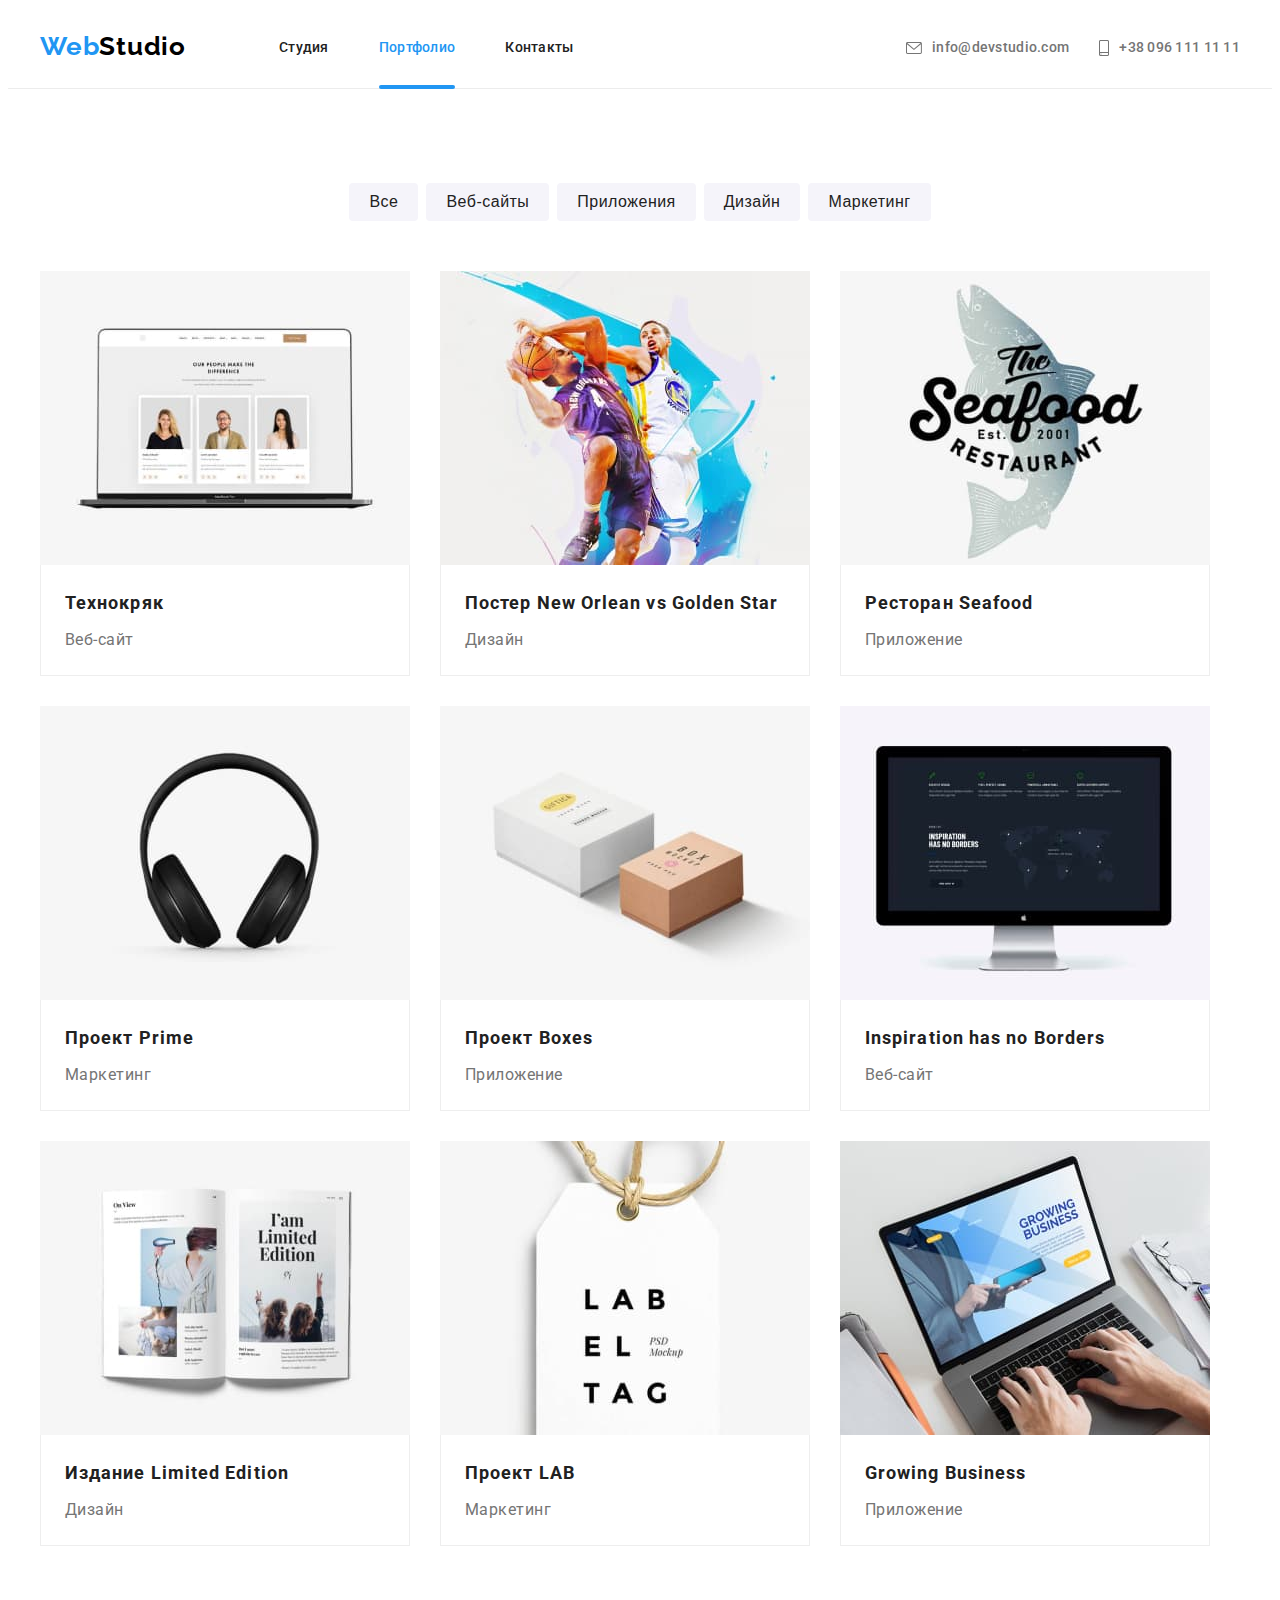
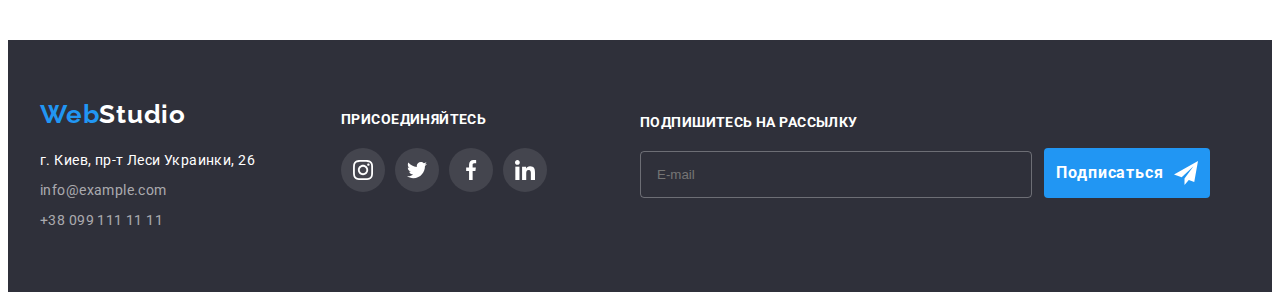
==== portfolio.html @ 6ab9af7f "fill" ====
<!doctype html>
<html lang="ru">
    <head>
        <meta charset="UTF-8">
        <meta http-equiv="X-UA-Compatible" content="IE=edge">
        <meta name="viewport" content="width=device-width, initial-scale=1.0">
        <title>Portfolio</title>
        <link rel="stylesheet" href="https://cdnjs.cloudflare.com/ajax/libs/modern-normalize/1.1.0/modern-normalize.min.css"
            integrity="sha512-wpPYUAdjBVSE4KJnH1VR1HeZfpl1ub8YT/NKx4PuQ5NmX2tKuGu6U/JRp5y+Y8XG2tV+wKQpNHVUX03MfMFn9Q=="
            crossorigin="anonymous" referrerpolicy="no-referrer" />
        <link rel="stylesheet" href="./css/main.min.css">
    </head>
    <body>
        
        <header class="header">
            <div class="container header__container">
                <nav class="menu">
                    <a href="/" class="logo"> <span class="logo__part">Web</span>Studio </a>
        
                    <ul class="menu__list">
                        <li class="menu__item">
                            <a href="./index.html" class="menu__link">Студия</a>
                        </li>
                        <li class="menu__item">
                            <a href="./portfolio.html" class="menu__link current">Портфолио</a>
                        </li>
                        <li class="menu__item"><a href="" class="menu__link">Контакты</a></li>
                    </ul>
                </nav>
        
                <ul class="contact">
                    <li class="contact__item">
                        <a href="mailto:info@devstudio.com" class="contact__link">
                            <svg class="contact__icon" height="12" width="16">
                                <use href="./images/svg/icons.svg#icon-email" />
                            </svg>
                            info@devstudio.com
                        </a>
                    </li>
                    <li class="contact__item">
                        <a href="tel:+380961111111" class="contact__link">
                            <svg class="contact__icon" height="16" width="10">
                                <use href="./images/svg/icons.svg#icon-tel" />
                            </svg>
                            +38 096 111 11 11
                        </a>
                    </li>
                </ul>
            </div>
        </header>
        
        <main>
        
            <section class="portfolio">
                <div class="container portfolio__container ">
                    <h1 class="visually-hidden">Портфолио</h1>
                    <ul class="filter">
                        <li class="filter__item"><button class="filter__link" type="button" name="Все">Все</button></li>
                        <li class="filter__item"><button class="filter__link" type="button" name="-link">Веб-сайты</button></li>
                        <li class="filter__item"><button class="filter__link" type="button" name="Приложения">Приложения</button></li>
                        <li class="filter__item"><button class="filter__link" type="button" name="Дизайн">Дизайн</button></li>
                        <li class="filter__item"><button class="filter__link" type="button" name="Маркетинг">Маркетинг</button></li>
                    </ul>
                    <ul class="work">
                        <li class="work__item">
                            <a href="" class="work__link">
                                <div class="kard">
                                    <img class="kard__image" src="./images/portfolio/img1.jpg" alt="ноутбук" width="370">
                                    <p class="kard__text">Ресурс предлагает комплексные предложения с разным уровнем функционала и сервисов. Все это позволит посетителю получить исчерпывающие сведения о компании или частном лице.</p>
                                </div>
                                <div class="work__box">
                                    <h2 class="work__subtitle">Технокряк</h2>
                                    <p class="work__text">Веб-сайт</p>
                                </div>
                            </a>
                        </li>
                        <li class="work__item">
                            <a href="" class="work__link">
                                <div class="kard">
                                    <img class="kard__image" src="./images/portfolio/img2.jpg" alt="два баскетболиста" width="370">
                                    <p class="kard__text">Ресурс предлагает комплексные предложения с разным уровнем функционала и сервисов. Все это позволит посетителю получить исчерпывающие сведения о компании или частном лице.</p>
                                </div>
                                <div class="work__box">
                                    <h2 class="work__subtitle">Постер New Orlean vs Golden Star</h2>
                                    <p class="work__text">Дизайн</p>
                                </div>
                            </a>
                        </li>
                        <li class="work__item">
                            <a href="" class="work__link">
                                <div class="kard">
                                    <img class="kard__image" src="./images/portfolio/img3.jpg" alt="эмблема с изображением рыбы" width="370">
                                    <p class="kard__text">Ресурс предлагает комплексные предложения с разным уровнем функционала и сервисов. Все это позволит посетителю получить исчерпывающие сведения о компании или частном лице.</p>
                                </div>
                                <div class="work__box">
                                    <h2 class="work__subtitle">Ресторан Seafood</h2>
                                    <p class="work__text">Приложение</p>
                                </div>
                            </a>
                        </li>
                        <li class="work__item">
                            <a href="" class="work__link">
                                <div class="kard">
                                    <img class="kard__image" src="./images/portfolio/img4.jpg" alt="беспроводные наушники" width="370">
                                    <p class="kard__text">Ресурс предлагает комплексные предложения с разным уровнем функционала и сервисов. Все это позволит посетителю получить исчерпывающие сведения о компании или частном лице.</p>
                                </div>
                                <div class="work__box">
                                    <h2 class="work__subtitle">Проект Prime</h2>
                                    <p class="work__text">Маркетинг</p>
                                </div>
                            </a>
                        </li>
                        <li class="work__item">
                            <a href="" class="work__link">
                                <div class="kard">
                                    <img class="kard__image" src="./images/portfolio/img5.jpg" alt="две коробки разных размеров" width="370">
                                    <p class="kard__text">Ресурс предлагает комплексные предложения с разным уровнем функционала и сервисов. Все это позволит посетителю получить исчерпывающие сведения о компании или частном лице.</p>
                                </div>
                                <div class="work__box">
                                    <h2 class="work__subtitle">Проект Boxes</h2>
                                    <p class="work__text">Приложение</p>
                                </div>
                            </a>
                        </li>
                        <li class="work__item">
                            <a href="" class="work__link">
                                <div class="kard">
                                    <img class="kard__image" src="./images/portfolio/img6.jpg" alt="монитор компьютера" width="370">
                                    <p class="kard__text">Ресурс предлагает комплексные предложения с разным уровнем функционала и сервисов. Все это позволит посетителю получить исчерпывающие сведения о компании или частном лице.</p>
                                </div>
                                <div class="work__box">
                                    <h2 class="work__subtitle">Inspiration has no Borders</h2>
                                    <p class="work__text">Веб-сайт</p>
                                </div>
                            </a>
                        </li>
                        <li class="work__item">
                            <a href="" class="work__link">
                                <div class="kard">
                                    <img class="kard__image" src="./images/portfolio/img7.jpg" alt="раскрытая книга" width="370">
                                    <p class="kard__text">Ресурс предлагает комплексные предложения с разным уровнем функционала и сервисов. Все это позволит посетителю получить исчерпывающие сведения о компании или частном лице.</p>
                                </div>
                                <div class="work__box">
                                    <h2 class="work__subtitle">Издание Limited Edition</h2>
                                    <p class="work__text">Дизайн</p>
                                </div>
                            </a>
                        </li>
                        <li class="work__item">
                            <a href="" class="work__link">
                                <div class="kard">
                                    <img class="kard__image" src="./images/portfolio/img8.jpg" alt="эмблема" width="370">
                                    <p class="kard__text">Ресурс предлагает комплексные предложения с разным уровнем функционала и сервисов. Все это позволит посетителю получить исчерпывающие сведения о компании или частном лице.</p>
                                </div>
                                <div class="work__box">
                                    <h2 class="work__subtitle">Проект LAB</h2>
                                    <p class="work__text">Маркетинг</p>
                                </div>
                            </a>
                        </li>
                        <li class="work__item">
                            <a href="" class="work__link">
                                <div class="kard">
                                    <img class="kard__image" src="./images/portfolio/img9.jpg" alt="руки на клавиатуре ноутбука" width="370">
                                    <p class="kard__text">Ресурс предлагает комплексные предложения с разным уровнем функционала и сервисов. Все это позволит посетителю получить исчерпывающие сведения о компании или частном лице.</p>
                                </div>
                                <div class="work__box">
                                    <h2 class="work__subtitle">Growing Business</h2>
                                    <p class="work__text">Приложение</p>
                                </div>
                            </a>
                        </li>
                    </ul>
                </div>
            </section>
        
        </main>
        
        <footer class="footer">
            <div class="container footer__container">
                <div class="footer__wrapper">
                    <a href="/" class="logo footer__logo"> <span class="logo__part">Web</span>Studio </a>
        
                    <address class="address">
                        <ul class="address__list">
                            <li class="address__item">
                                <a href="https://www.google.com.ua/maps/place/%D0%B1%D1%83%D0%BB.+%D0%9B%D0%B5%D1%81%D0%B8+%D0%A3%D0%BA%D1%80%D0%B0%D0%B8%D0%BD%D0%BA%D0%B8,+26,+%D0%9A%D0%B8%D0%B5%D0%B2,+02000/@50.4265807,30.5361971,17z/data=!3m1!4b1!4m5!3m4!1s0x40d4cf0e033ecbe9:0x57a4dffefec77da0!8m2!3d50.4265807!4d30.5383858?hl=ru"
                                    class="address__link address__link--color" target="_blank" rel="noopener noreferrer">г.
                                    Киев, пр-т Леси Украинки, 26</a>
                            </li>
                            <li class="address__item">
                                <a href="mailto:info@example.com" class="address__link">info@example.com</a>
                            </li>
                            <li class="address__item">
                                <a href="tel:+380991111111" class="address__link">+38 099 111 11 11</a>
                            </li>
                        </ul>
                    </address>
                </div>
        
                <div class="footer__box">
                    <h2 class="footer__title">присоединяйтесь</h2>
                    <ul class="social">
                        <li class="social__item ">
                            <a href="" class="social__link social__link--background-color">
                                <svg class="social__icon social__icon--fill" height="20" width="20">
                                    <use href="./images/svg/icons.svg#icon-instagram" />
                                </svg>
                            </a>
                        </li>
                        <li class="social__item">
                            <a href="" class="social__link social__link--background-color">
                                <svg class="social__icon social__icon--fill" height="20" width="20">
                                    <use href="./images/svg/icons.svg#icon-twitter" />
                                </svg>
                            </a>
                        </li>
                        <li class="social__item">
                            <a href="" class="social__link social__link--background-color">
                                <svg class="social__icon social__icon--fill" height="20" width="20">
                                    <use href="./images/svg/icons.svg#icon-facebook" />
                                </svg>
                            </a>
                        </li>
                        <li class="social__item">
                            <a href="" class="social__link social__link--background-color">
                                <svg class="social__icon social__icon--fill" height="20" width="20">
                                    <use href="./images/svg/icons.svg#icon-linkedin" />
                                </svg>
                            </a>
                        </li>
                    </ul>
                </div>
        
                <form class="subscription">
                    <div class="subscription__wrapper">
                        <h2 class="footer__title">Подпишитесь на рассылку</h2>
                        <label class="subscription__label" for="email"><span class="visually-hidden">Введите
                                почту</span></label>
                        <input class="subscription__input" type="email" id="email" name="email" placeholder="E-mail" />
                    </div>
                    <button class="button subscription__button" type="submit">Подписаться
                        <svg class="subscription__icon" height="24" width="24">
                            <use href="./images/svg/icons.svg#icon-telegram" />
                        </svg>
                    </button>
        
                </form>
            </div>
        </footer>
        <script src="./js/modal.js"></script>
    </body>
</html>
---- css/main.min.css ----
@import"https://fonts.googleapis.com/css2?family=Raleway:wght@700&family=Roboto:wght@400;500;700;900&display=swap";img{display:block;max-width:100%}h1,h2,h3{margin:0}p{margin:0}ul{list-style:none;margin:0;padding:0}a{text-decoration:none;color:inherit}.button{width:200px;height:50px;background-color:#2196f3;color:#fff;border-radius:4px;cursor:pointer;font-family:inherit;font-size:16px;font-weight:700;line-height:1.87;letter-spacing:.06em;border:0}.section{padding-top:94px;padding-bottom:94px}.container{max-width:1200px;padding:0 15px;margin:0 auto}.menu__link.current::after{content:"";position:absolute;width:100%;height:4px;bottom:-2px;left:0;background-color:#2196f3;border-radius:4px}.address__link:hover,.contact__link:hover,.menu__link:hover,.address__link:focus,.contact__link:focus,.menu__link:focus{color:#2196f3}.subscription__button,.client__link,.social__link,.feature__box,.agreement__box,.agreement__label,.modal__button{display:flex;justify-content:center;align-items:center}.header{border-bottom:1px solid #ececec}.header__container{display:flex;justify-content:space-between}.menu{display:flex}.menu__list{display:flex;margin:0}.menu__item:not(:last-child){margin-right:50px}.menu__link{color:#212121;font-size:14px;font-weight:500;line-height:1.1;letter-spacing:.02em;display:inline-block;padding:32px 0;transition:color 250ms cubic-bezier(0.4, 0, 0.2, 1)}.menu__link.current{color:#2196f3;position:relative}.logo{color:#000;font-family:"Raleway",sans-serif;font-size:26px;font-weight:700;line-height:1.15;letter-spacing:.03em;margin-right:93px;padding-top:24px;padding-bottom:25px}.logo__part{color:#2196f3}.contact{display:flex;margin-top:0;margin-bottom:0}.contact__item:first-child{margin-right:30px}.contact__link{color:#757575;font-size:14px;font-weight:500;line-height:1.1;letter-spacing:.02em;padding:32px 0;display:flex;align-items:center;transition:color 250ms cubic-bezier(0.4, 0, 0.2, 1)}.contact__icon{fill:currentColor;margin-right:10px}.hero{max-width:1600px;margin:0 auto;background-image:linear-gradient(rgba(47, 48, 58, 0.4), rgba(47, 48, 58, 0.4)),url(../images/hero.jpg);background-repeat:no-repeat;background-position:center;background-size:cover;padding-top:200px;padding-bottom:200px}.hero__container{text-align:center}.hero__title{color:#fff;font-size:44px;font-weight:900;line-height:1.36;letter-spacing:.06em;text-transform:uppercase;margin-bottom:30px}.hero__button{transition:background-color 250ms cubic-bezier(0.4, 0, 0.2, 1),color 250ms cubic-bezier(0.4, 0, 0.2, 1);padding:0}.hero__button:hover,.hero__button:focus{background-color:#fff;color:#2196f3}.backdrop{position:fixed;top:0;right:0;width:100%;height:100%;background-color:rgba(0,0,0,.2);opacity:1;transition:opacity 250ms cubic-bezier(0.4, 0, 0.2, 1),visibility 250ms cubic-bezier(0.4, 0, 0.2, 1)}.backdrop.is-hidden{visibility:hidden;opacity:0;pointer-events:none}.backdrop.is-hidden.modal{transform:translate(0)}.modal{position:absolute;top:50%;left:50%;transform:translate(-50%, -50%);padding:40px;width:528px;height:581px;background-color:#fff;border-radius:4px;transition:transform 250ms cubic-bezier(0.4, 0, 0.2, 1)}.modal__title{font-size:20px;font-weight:700;line-height:1.15;letter-spacing:.03em;text-align:center;margin-bottom:12px}.modal__button{cursor:pointer;position:absolute;top:8px;right:8px;width:30px;height:30px;margin:0;border:1px solid rgba(0,0,0,.1);border-radius:50%;background-color:inherit}.modal__button:hover .modal__icon,.modal__button:focus .modal__icon{fill:#2196f3}.modal__icon{transition:fill 250ms cubic-bezier(0.4, 0, 0.2, 1)}.form__item{position:relative;display:flex;flex-direction:column}.form__item:not(:last-child){margin-bottom:10px}.form__label{text-align:left;margin-bottom:4px;font-size:12px;font-weight:400;line-height:1.16;letter-spacing:.03em;color:#757575}.form__input{cursor:pointer;border:1px solid rgba(33,33,33,.2);border-radius:4px;outline:rgba(0,0,0,0);padding:10px 42px;transition:border 250ms cubic-bezier(0.4, 0, 0.2, 1)}.form__input:hover,.form__input:focus{border:1px solid #2196f3}.form__input--comment{height:120px;padding:12px 16px;font-size:12px;font-weight:400;line-height:1.16;letter-spacing:.01em;resize:none}.form__input:hover~.form__icon,.form__input:focus~.form__icon{fill:#2196f3}.form__icon{position:absolute;top:50%;left:12px;transition:fill 250ms cubic-bezier(0.4, 0, 0.2, 1)}.agreement{margin-bottom:30px;margin-top:20px}.agreement__label{font-size:14px;font-weight:400;line-height:1.71;letter-spacing:.03em;color:#757575}.agreement__input{-webkit-appearance:none;-moz-appearance:none;appearance:none}.agreement__box{border:2px solid #000;border-radius:2px;width:16px;height:15px;margin-right:7px}.agreement__input:checked+.agreement__box{background-color:#2196f3;border-color:#2196f3}.agreement__link{color:#2196f3;text-decoration:underline}.form__button{width:200px;height:50px;padding:0;margin-bottom:19px;box-shadow:0px 4px 4px rgba(0,0,0,.15)}.feature__list{display:flex;margin:0}.feature__item{width:270px}.feature__item:not(:last-child){margin-right:30px}.feature__box{height:120px;background-color:#f5f4fa;border-radius:4px}.feature__subtitle{font-size:14px;font-weight:700;line-height:1.14;letter-spacing:.03em;text-transform:uppercase;margin-top:30px;margin-bottom:10px}.feature__text{color:#757575;font-size:14px;font-weight:400;line-height:1.71;letter-spacing:.03em;margin:0;padding:0}.action{padding-top:0}.action__title{font-size:36px;font-weight:700;line-height:1.16;letter-spacing:.03em;text-align:center;margin-top:0;margin-bottom:50px}.action__list{display:flex;flex-wrap:wrap;padding-left:0;margin:0}.action__item{width:calc((100% - 60px)/3);position:relative}.action__item:not(:last-child){margin-right:30px}.action__image{display:flex}.action__label{position:absolute;bottom:0;left:0;margin:0;width:100%;padding:27px 0;text-align:center;background-color:rgba(47,48,58,.8);color:#fff;font-size:14px;font-weight:700;line-height:1.14;letter-spacing:.03em;text-transform:uppercase}.team{background-color:#f5f4fa}.team__title{font-size:36px;font-weight:700;line-height:1.2;letter-spacing:.03em;text-align:center;margin-top:0;margin-bottom:50px}.team__list{display:flex;flex-wrap:wrap}.team__item{background-color:#fff;width:calc((100% - 90px)/4);border-radius:0 0 4px 4px;padding-bottom:30px;box-shadow:0 2px 1px rgba(0,0,0,.2),0 1px 1px rgba(0,0,0,.14),0 1px 3px rgba(0,0,0,.12)}.team__item:not(:last-child){margin-right:30px}.team__box{text-align:center;padding-top:30px}.team__subtitle{font-size:16px;font-weight:500;line-height:1.18;letter-spacing:.03em;margin-bottom:10px}.team__text{color:#757575;font-size:16px;font-weight:400;line-height:1.18;letter-spacing:.03em;margin-bottom:16px}.social{display:flex;justify-content:center}.social__item:not(:last-child){margin-right:10px}.social__link{border-radius:50%;width:44px;height:44px;transition:background-color 250ms cubic-bezier(0.4, 0, 0.2, 1)}.social__link:hover,.social__link:focus{background-color:#2196f3}.social__link:hover .social__icon,.social__link:focus .social__icon{fill:#fff}.social__icon{fill:#afb1b8;transition:fill 250ms cubic-bezier(0.4, 0, 0.2, 1)}.client__title{font-size:36px;font-weight:700;line-height:1.16;letter-spacing:.03em;text-align:center;margin-bottom:50px}.client__list{display:flex;justify-content:space-between}.client__item:not(:last-child){margin-right:30px}.client__link{height:92px;border:1px solid #afb1b8;border-radius:4px;width:170px;transition:border-color 250ms cubic-bezier(0.4, 0, 0.2, 1)}.client__link:hover,.client__link:focus{border-color:#2196f3}.client__link:hover .client__icon,.client__link:focus .client__icon{fill:#2196f3}.client__icon{fill:#afb1b8;transition:fill 250ms cubic-bezier(0.4, 0, 0.2, 1)}.footer{background-color:#2f303a}.footer__container{display:flex}.footer__wrapper{margin:60px 0;width:231px}.footer__logo{color:#fff;margin-bottom:20px}.address__list{margin:20px 0 0 0;padding-left:0}.address__item:not(:last-child){margin-bottom:9px}.address__link{font-style:normal;font-size:14px;font-weight:400;line-height:1.5;letter-spacing:.03em;color:rgba(255,255,255,.6);transition:color 250ms cubic-bezier(0.4, 0, 0.2, 1)}.address__link--color{color:#fff;letter-spacing:.03em;transition:color 250ms cubic-bezier(0.4, 0, 0.2, 1)}.footer__box{height:80px;margin:72px 93px 100px 70px}.footer__title{color:#fff;font-size:14px;font-weight:700;line-height:1.14;letter-spacing:.03em;text-transform:uppercase;text-decoration:none;margin-bottom:20px}.social__link--background-color{background-color:rgba(255,255,255,.1);transition:background-color 250ms cubic-bezier(0.4, 0, 0.2, 1)}.social__icon--fill{fill:#fff}.subscription{display:flex;align-items:flex-end;margin-top:72px;margin-bottom:94px;width:570px}.subscription__wrapper{display:flex;flex-direction:column;margin-right:12px}.subscription__input{background-color:inherit;width:358px;padding:15px 16px;border:1px solid rgba(255,255,255,.3);border-radius:4px;color:#fff}.subscription__button{padding:0}.subscription__icon{margin-left:10px}.visually-hidden{position:absolute;width:1px;height:1px;margin:-1px;border:0;padding:0;white-space:nowrap;-webkit-clip-path:inset(100%);clip-path:inset(100%);clip:rect(0 0 0 0);overflow:hidden}.portfolio{margin:94px auto}.filter{display:flex;justify-content:center;margin-bottom:50px;margin-top:0;padding-left:0}.filter__item:not(:last-child){margin-right:8px}.filter__link{background-color:#f5f4fa;color:#212121;border:0;cursor:pointer;font-size:16px;font-weight:500;line-height:1.62;letter-spacing:.03em;border-radius:4px;padding:6px 20px;transition:background-color 250ms cubic-bezier(0.4, 0, 0.2, 1),color 250ms cubic-bezier(0.4, 0, 0.2, 1),box-shadow 250ms cubic-bezier(0.4, 0, 0.2, 1)}.filter__link:hover,.filter__link:focus{box-shadow:0 3px 1px rgba(0,0,0,.1),0 1px 2px rgba(0,0,0,.08),0 2px 2px rgba(0,0,0,.12);background-color:#2196f3;color:#fff;border:0}.work{display:flex;flex-wrap:wrap;margin-top:0;padding:0}.work__item:not(:nth-child(3n)){margin-right:30px}.work__item:not(:nth-child(n+7)){margin-bottom:30px}.work__link{display:block;transition:box-shadow 250ms cubic-bezier(0.4, 0, 0.2, 1)}.work__link:hover,.work__link:focus{box-shadow:0 1px 1px rgba(0,0,0,.12),0 4px 4px rgba(0,0,0,.06),1px 4px 6px rgba(0,0,0,.16)}.work__link:hover .kard__text,.work__link:focus .kard__text{transform:translateX(0)}.kard{position:relative;overflow:hidden}.kard__image{display:block}.kard__text{position:absolute;bottom:0;left:0;margin:0;width:100%;height:100%;padding:63px 24px;text-align:left;background-color:rgba(33,149,243,.9);color:#fff;font-size:18px;font-weight:400;line-height:1.55;letter-spacing:.03em;transform:translateY(101%);transition:transform 250ms cubic-bezier(0.4, 0, 0.2, 1)}.work__box{border-right:1px solid #eee;border-bottom:1px solid #eee;border-left:1px solid #eee;padding:20px 24px}.work__subtitle{font-size:18px;font-weight:700;line-height:2;letter-spacing:.06em;margin-bottom:4px}.work__text{color:#757575;font-size:16px;font-weight:400;line-height:1.87;letter-spacing:.03em}body{background-color:var(--background-color);color:#212121;font-family:"Roboto",sans-serif}/*# sourceMappingURL=main.min.css.map */
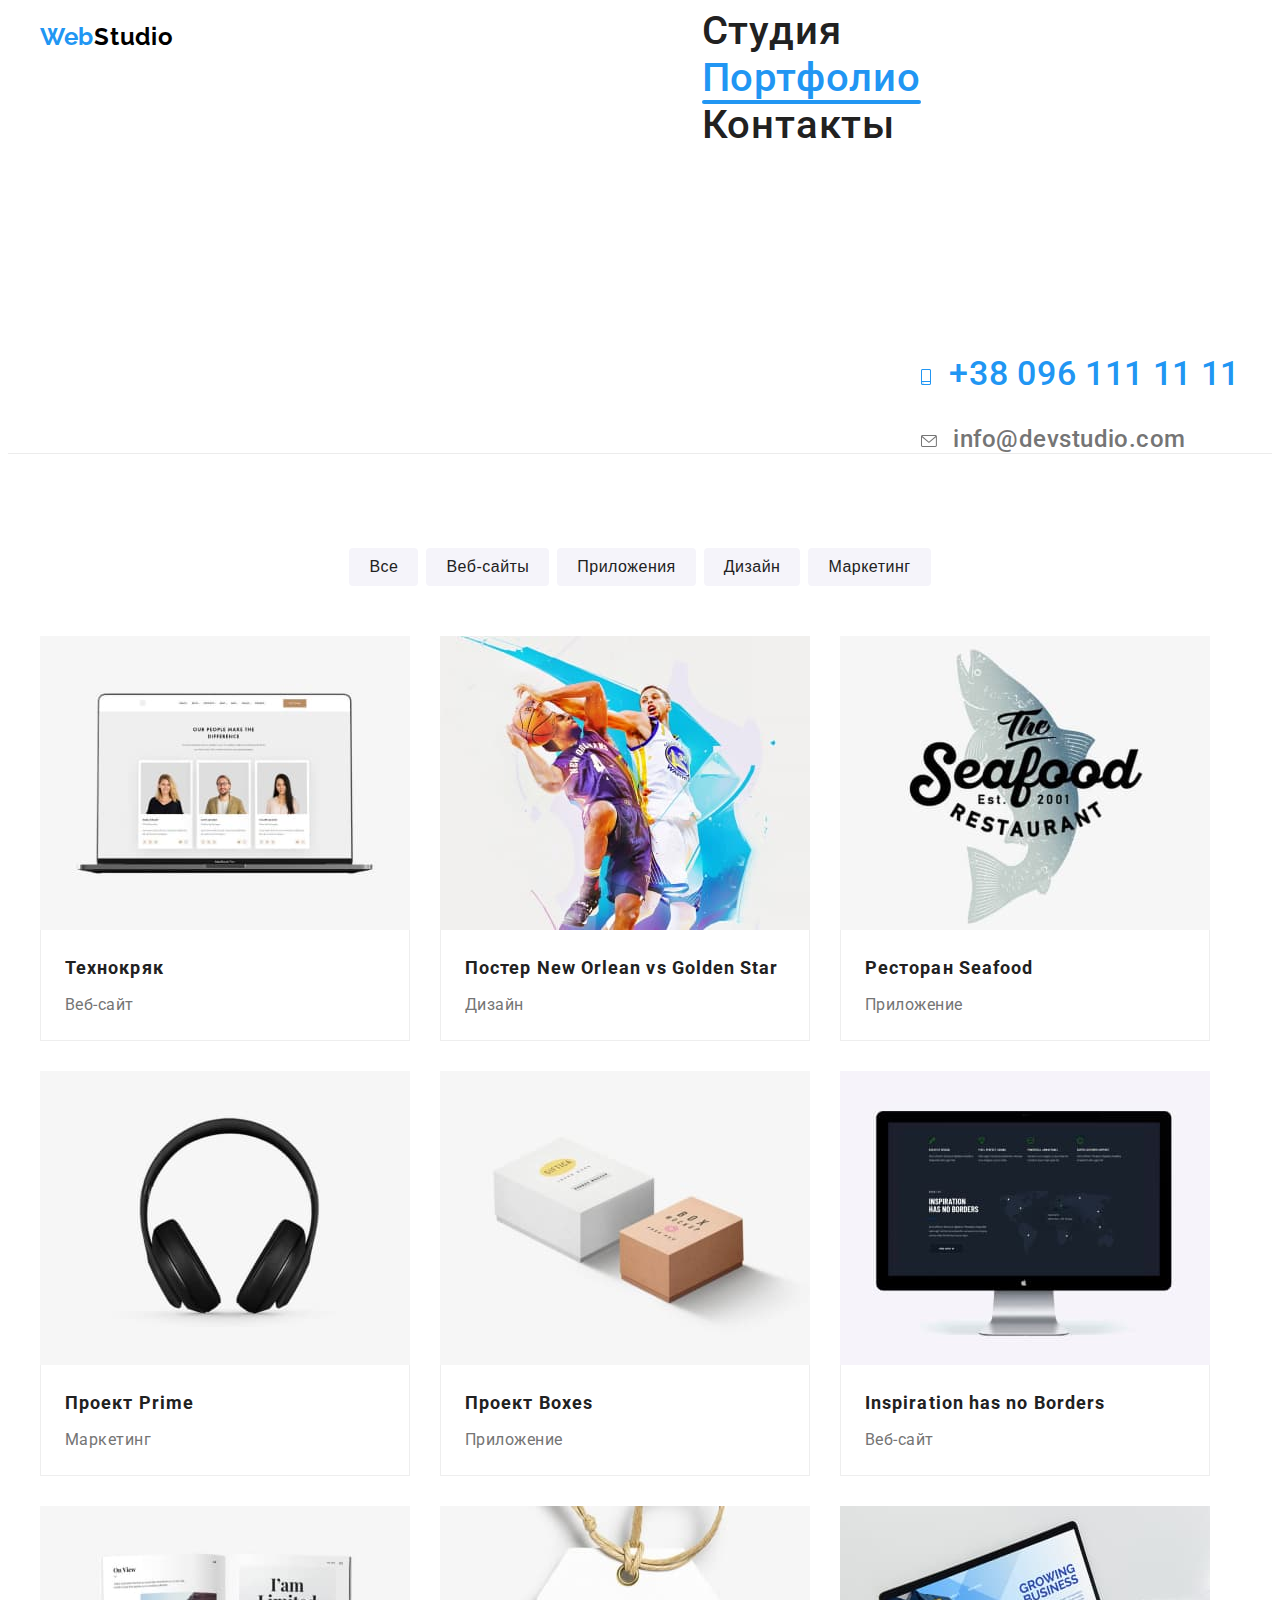
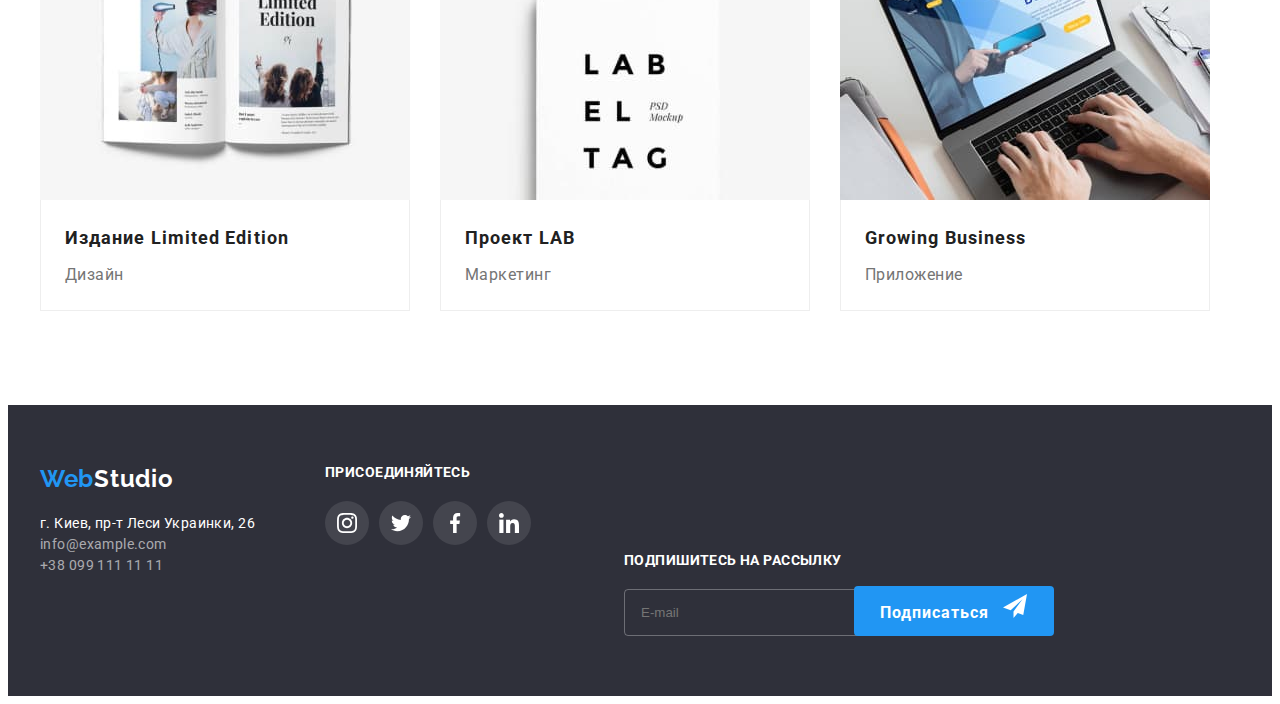
==== commit 59c0efc5: "header" ====
--- a/portfolio.html
+++ b/portfolio.html
@@ -14,38 +14,64 @@
         
         <header class="header">
             <div class="container header__container">
-                <nav class="menu">
-                    <a href="/" class="logo"> <span class="logo__part">Web</span>Studio </a>
-        
-                    <ul class="menu__list">
-                        <li class="menu__item">
-                            <a href="./index.html" class="menu__link">Студия</a>
-                        </li>
-                        <li class="menu__item">
-                            <a href="./portfolio.html" class="menu__link current">Портфолио</a>
-                        </li>
-                        <li class="menu__item"><a href="" class="menu__link">Контакты</a></li>
-                    </ul>
-                </nav>
-        
-                <ul class="contact">
-                    <li class="contact__item">
-                        <a href="mailto:info@devstudio.com" class="contact__link">
-                            <svg class="contact__icon" height="12" width="16">
-                                <use href="./images/svg/icons.svg#icon-email" />
-                            </svg>
-                            info@devstudio.com
-                        </a>
-                    </li>
-                    <li class="contact__item">
-                        <a href="tel:+380961111111" class="contact__link">
-                            <svg class="contact__icon" height="16" width="10">
-                                <use href="./images/svg/icons.svg#icon-tel" />
-                            </svg>
-                            +38 096 111 11 11
-                        </a>
-                    </li>
-                </ul>
+                <div class="logo-container">
+                    <a href="" class="logo"> <span class="logo__part">Web</span>Studio </a>
+                </div>
+        
+                <div class="header__wrapper" data-menu>
+                    <nav class="menu">
+                        <ul class="menu__list">
+                            <li class="menu__item">
+                                <a href="./index.html" class="menu__link">Студия</a>
+                            </li>
+                            <li class="menu__item">
+                                <a href="./portfolio.html" class="menu__link current">Портфолио</a>
+                            </li>
+                            <li class="menu__item"><a href="" class="menu__link">Контакты</a></li>
+                        </ul>
+                    </nav>
+        
+                    <ul class="contact">
+                        <li class="contact__item">
+                            <a href="mailto:info@devstudio.com" class="contact__link">
+                                <svg class="contact__icon" height="12" width="16">
+                                    <use href="./images/svg/icons.svg#icon-email" />
+                                </svg>
+                                info@devstudio.com
+                            </a>
+                        </li>
+                        <li class="contact__item">
+                            <a href="tel:+380961111111" class="contact__link--color">
+                                <svg class="contact__icon" height="16" width="10">
+                                    <use href="./images/svg/icons.svg#icon-tel" />
+                                </svg>
+                                +38 096 111 11 11
+                            </a>
+                        </li>
+                    </ul>
+        
+                    <ul class="header-social__list">
+                        <li class="header-social__item">
+                            <a class="header-social__link" href="">Instagram</a>
+                        </li>
+                        <li class="header-social__item">
+                            <a class="header-social__link" href="">Twitter</a>
+                        </li>
+                        <li class="header-social__item">
+                            <a class="header-social__link" href="">Facebook</a>
+                        </li>
+                        <li class="header-social__item">
+                            <a class="header-social__link" href="">Linkedin</a>
+                        </li>
+                    </ul>
+                </div>
+        
+                <button class="menu__button" type="button" data-menu-button>
+                    <svg width="40" height="40">
+                        <use class="icon-mobile-open" href="./images/svg/icons.svg#icon-mobile-open"></use>
+                        <use class="icon-mobile-close" href="./images/svg/icons.svg#icon-mobile-close"></use>
+                    </svg>
+                </button>
             </div>
         </header>
         
@@ -249,6 +275,7 @@
             </div>
         </footer>
         <script src="./js/modal.js"></script>
+        <script src="./js/menu.js"></script>
     </body>
 </html>
  --- a/css/main.min.css
+++ b/css/main.min.css
@@ -1 +1 @@
-@import"https://fonts.googleapis.com/css2?family=Raleway:wght@700&family=Roboto:wght@400;500;700;900&display=swap";img{display:block;max-width:100%}h1,h2,h3{margin:0}p{margin:0}ul{list-style:none;margin:0;padding:0}a{text-decoration:none;color:inherit}.button{width:200px;height:50px;background-color:#2196f3;color:#fff;border-radius:4px;cursor:pointer;font-family:inherit;font-size:16px;font-weight:700;line-height:1.87;letter-spacing:.06em;border:0}.section{padding-top:94px;padding-bottom:94px}.container{max-width:1200px;padding:0 15px;margin:0 auto}.menu__link.current::after{content:"";position:absolute;width:100%;height:4px;bottom:-2px;left:0;background-color:#2196f3;border-radius:4px}.address__link:hover,.contact__link:hover,.menu__link:hover,.address__link:focus,.contact__link:focus,.menu__link:focus{color:#2196f3}.subscription__button,.client__link,.social__link,.feature__box,.agreement__box,.agreement__label,.modal__button{display:flex;justify-content:center;align-items:center}.header{border-bottom:1px solid #ececec}.header__container{display:flex;justify-content:space-between}.menu{display:flex}.menu__list{display:flex;margin:0}.menu__item:not(:last-child){margin-right:50px}.menu__link{color:#212121;font-size:14px;font-weight:500;line-height:1.1;letter-spacing:.02em;display:inline-block;padding:32px 0;transition:color 250ms cubic-bezier(0.4, 0, 0.2, 1)}.menu__link.current{color:#2196f3;position:relative}.logo{color:#000;font-family:"Raleway",sans-serif;font-size:26px;font-weight:700;line-height:1.15;letter-spacing:.03em;margin-right:93px;padding-top:24px;padding-bottom:25px}.logo__part{color:#2196f3}.contact{display:flex;margin-top:0;margin-bottom:0}.contact__item:first-child{margin-right:30px}.contact__link{color:#757575;font-size:14px;font-weight:500;line-height:1.1;letter-spacing:.02em;padding:32px 0;display:flex;align-items:center;transition:color 250ms cubic-bezier(0.4, 0, 0.2, 1)}.contact__icon{fill:currentColor;margin-right:10px}.hero{max-width:1600px;margin:0 auto;background-image:linear-gradient(rgba(47, 48, 58, 0.4), rgba(47, 48, 58, 0.4)),url(../images/hero.jpg);background-repeat:no-repeat;background-position:center;background-size:cover;padding-top:200px;padding-bottom:200px}.hero__container{text-align:center}.hero__title{color:#fff;font-size:44px;font-weight:900;line-height:1.36;letter-spacing:.06em;text-transform:uppercase;margin-bottom:30px}.hero__button{transition:background-color 250ms cubic-bezier(0.4, 0, 0.2, 1),color 250ms cubic-bezier(0.4, 0, 0.2, 1);padding:0}.hero__button:hover,.hero__button:focus{background-color:#fff;color:#2196f3}.backdrop{position:fixed;top:0;right:0;width:100%;height:100%;background-color:rgba(0,0,0,.2);opacity:1;transition:opacity 250ms cubic-bezier(0.4, 0, 0.2, 1),visibility 250ms cubic-bezier(0.4, 0, 0.2, 1)}.backdrop.is-hidden{visibility:hidden;opacity:0;pointer-events:none}.backdrop.is-hidden.modal{transform:translate(0)}.modal{position:absolute;top:50%;left:50%;transform:translate(-50%, -50%);padding:40px;width:528px;height:581px;background-color:#fff;border-radius:4px;transition:transform 250ms cubic-bezier(0.4, 0, 0.2, 1)}.modal__title{font-size:20px;font-weight:700;line-height:1.15;letter-spacing:.03em;text-align:center;margin-bottom:12px}.modal__button{cursor:pointer;position:absolute;top:8px;right:8px;width:30px;height:30px;margin:0;border:1px solid rgba(0,0,0,.1);border-radius:50%;background-color:inherit}.modal__button:hover .modal__icon,.modal__button:focus .modal__icon{fill:#2196f3}.modal__icon{transition:fill 250ms cubic-bezier(0.4, 0, 0.2, 1)}.form__item{position:relative;display:flex;flex-direction:column}.form__item:not(:last-child){margin-bottom:10px}.form__label{text-align:left;margin-bottom:4px;font-size:12px;font-weight:400;line-height:1.16;letter-spacing:.03em;color:#757575}.form__input{cursor:pointer;border:1px solid rgba(33,33,33,.2);border-radius:4px;outline:rgba(0,0,0,0);padding:10px 42px;transition:border 250ms cubic-bezier(0.4, 0, 0.2, 1)}.form__input:hover,.form__input:focus{border:1px solid #2196f3}.form__input--comment{height:120px;padding:12px 16px;font-size:12px;font-weight:400;line-height:1.16;letter-spacing:.01em;resize:none}.form__input:hover~.form__icon,.form__input:focus~.form__icon{fill:#2196f3}.form__icon{position:absolute;top:50%;left:12px;transition:fill 250ms cubic-bezier(0.4, 0, 0.2, 1)}.agreement{margin-bottom:30px;margin-top:20px}.agreement__label{font-size:14px;font-weight:400;line-height:1.71;letter-spacing:.03em;color:#757575}.agreement__input{-webkit-appearance:none;-moz-appearance:none;appearance:none}.agreement__box{border:2px solid #000;border-radius:2px;width:16px;height:15px;margin-right:7px}.agreement__input:checked+.agreement__box{background-color:#2196f3;border-color:#2196f3}.agreement__link{color:#2196f3;text-decoration:underline}.form__button{width:200px;height:50px;padding:0;margin-bottom:19px;box-shadow:0px 4px 4px rgba(0,0,0,.15)}.feature__list{display:flex;margin:0}.feature__item{width:270px}.feature__item:not(:last-child){margin-right:30px}.feature__box{height:120px;background-color:#f5f4fa;border-radius:4px}.feature__subtitle{font-size:14px;font-weight:700;line-height:1.14;letter-spacing:.03em;text-transform:uppercase;margin-top:30px;margin-bottom:10px}.feature__text{color:#757575;font-size:14px;font-weight:400;line-height:1.71;letter-spacing:.03em;margin:0;padding:0}.action{padding-top:0}.action__title{font-size:36px;font-weight:700;line-height:1.16;letter-spacing:.03em;text-align:center;margin-top:0;margin-bottom:50px}.action__list{display:flex;flex-wrap:wrap;padding-left:0;margin:0}.action__item{width:calc((100% - 60px)/3);position:relative}.action__item:not(:last-child){margin-right:30px}.action__image{display:flex}.action__label{position:absolute;bottom:0;left:0;margin:0;width:100%;padding:27px 0;text-align:center;background-color:rgba(47,48,58,.8);color:#fff;font-size:14px;font-weight:700;line-height:1.14;letter-spacing:.03em;text-transform:uppercase}.team{background-color:#f5f4fa}.team__title{font-size:36px;font-weight:700;line-height:1.2;letter-spacing:.03em;text-align:center;margin-top:0;margin-bottom:50px}.team__list{display:flex;flex-wrap:wrap}.team__item{background-color:#fff;width:calc((100% - 90px)/4);border-radius:0 0 4px 4px;padding-bottom:30px;box-shadow:0 2px 1px rgba(0,0,0,.2),0 1px 1px rgba(0,0,0,.14),0 1px 3px rgba(0,0,0,.12)}.team__item:not(:last-child){margin-right:30px}.team__box{text-align:center;padding-top:30px}.team__subtitle{font-size:16px;font-weight:500;line-height:1.18;letter-spacing:.03em;margin-bottom:10px}.team__text{color:#757575;font-size:16px;font-weight:400;line-height:1.18;letter-spacing:.03em;margin-bottom:16px}.social{display:flex;justify-content:center}.social__item:not(:last-child){margin-right:10px}.social__link{border-radius:50%;width:44px;height:44px;transition:background-color 250ms cubic-bezier(0.4, 0, 0.2, 1)}.social__link:hover,.social__link:focus{background-color:#2196f3}.social__link:hover .social__icon,.social__link:focus .social__icon{fill:#fff}.social__icon{fill:#afb1b8;transition:fill 250ms cubic-bezier(0.4, 0, 0.2, 1)}.client__title{font-size:36px;font-weight:700;line-height:1.16;letter-spacing:.03em;text-align:center;margin-bottom:50px}.client__list{display:flex;justify-content:space-between}.client__item:not(:last-child){margin-right:30px}.client__link{height:92px;border:1px solid #afb1b8;border-radius:4px;width:170px;transition:border-color 250ms cubic-bezier(0.4, 0, 0.2, 1)}.client__link:hover,.client__link:focus{border-color:#2196f3}.client__link:hover .client__icon,.client__link:focus .client__icon{fill:#2196f3}.client__icon{fill:#afb1b8;transition:fill 250ms cubic-bezier(0.4, 0, 0.2, 1)}.footer{background-color:#2f303a}.footer__container{display:flex}.footer__wrapper{margin:60px 0;width:231px}.footer__logo{color:#fff;margin-bottom:20px}.address__list{margin:20px 0 0 0;padding-left:0}.address__item:not(:last-child){margin-bottom:9px}.address__link{font-style:normal;font-size:14px;font-weight:400;line-height:1.5;letter-spacing:.03em;color:rgba(255,255,255,.6);transition:color 250ms cubic-bezier(0.4, 0, 0.2, 1)}.address__link--color{color:#fff;letter-spacing:.03em;transition:color 250ms cubic-bezier(0.4, 0, 0.2, 1)}.footer__box{height:80px;margin:72px 93px 100px 70px}.footer__title{color:#fff;font-size:14px;font-weight:700;line-height:1.14;letter-spacing:.03em;text-transform:uppercase;text-decoration:none;margin-bottom:20px}.social__link--background-color{background-color:rgba(255,255,255,.1);transition:background-color 250ms cubic-bezier(0.4, 0, 0.2, 1)}.social__icon--fill{fill:#fff}.subscription{display:flex;align-items:flex-end;margin-top:72px;margin-bottom:94px;width:570px}.subscription__wrapper{display:flex;flex-direction:column;margin-right:12px}.subscription__input{background-color:inherit;width:358px;padding:15px 16px;border:1px solid rgba(255,255,255,.3);border-radius:4px;color:#fff}.subscription__button{padding:0}.subscription__icon{margin-left:10px}.visually-hidden{position:absolute;width:1px;height:1px;margin:-1px;border:0;padding:0;white-space:nowrap;-webkit-clip-path:inset(100%);clip-path:inset(100%);clip:rect(0 0 0 0);overflow:hidden}.portfolio{margin:94px auto}.filter{display:flex;justify-content:center;margin-bottom:50px;margin-top:0;padding-left:0}.filter__item:not(:last-child){margin-right:8px}.filter__link{background-color:#f5f4fa;color:#212121;border:0;cursor:pointer;font-size:16px;font-weight:500;line-height:1.62;letter-spacing:.03em;border-radius:4px;padding:6px 20px;transition:background-color 250ms cubic-bezier(0.4, 0, 0.2, 1),color 250ms cubic-bezier(0.4, 0, 0.2, 1),box-shadow 250ms cubic-bezier(0.4, 0, 0.2, 1)}.filter__link:hover,.filter__link:focus{box-shadow:0 3px 1px rgba(0,0,0,.1),0 1px 2px rgba(0,0,0,.08),0 2px 2px rgba(0,0,0,.12);background-color:#2196f3;color:#fff;border:0}.work{display:flex;flex-wrap:wrap;margin-top:0;padding:0}.work__item:not(:nth-child(3n)){margin-right:30px}.work__item:not(:nth-child(n+7)){margin-bottom:30px}.work__link{display:block;transition:box-shadow 250ms cubic-bezier(0.4, 0, 0.2, 1)}.work__link:hover,.work__link:focus{box-shadow:0 1px 1px rgba(0,0,0,.12),0 4px 4px rgba(0,0,0,.06),1px 4px 6px rgba(0,0,0,.16)}.work__link:hover .kard__text,.work__link:focus .kard__text{transform:translateX(0)}.kard{position:relative;overflow:hidden}.kard__image{display:block}.kard__text{position:absolute;bottom:0;left:0;margin:0;width:100%;height:100%;padding:63px 24px;text-align:left;background-color:rgba(33,149,243,.9);color:#fff;font-size:18px;font-weight:400;line-height:1.55;letter-spacing:.03em;transform:translateY(101%);transition:transform 250ms cubic-bezier(0.4, 0, 0.2, 1)}.work__box{border-right:1px solid #eee;border-bottom:1px solid #eee;border-left:1px solid #eee;padding:20px 24px}.work__subtitle{font-size:18px;font-weight:700;line-height:2;letter-spacing:.06em;margin-bottom:4px}.work__text{color:#757575;font-size:16px;font-weight:400;line-height:1.87;letter-spacing:.03em}body{background-color:var(--background-color);color:#212121;font-family:"Roboto",sans-serif}/*# sourceMappingURL=main.min.css.map */+@import"https://fonts.googleapis.com/css2?family=Raleway:wght@700&family=Roboto:wght@400;500;700;900&display=swap";img{display:block;max-width:100%;height:auto}h1,h2,h3{margin:0}p{margin:0}ul{list-style:none;margin:0;padding:0}a{text-decoration:none;color:inherit}.button{width:200px;height:50px;background-color:#2196f3;color:#fff;border-radius:4px;cursor:pointer;font-family:inherit;font-size:16px;font-weight:700;line-height:1.87;letter-spacing:.06em;border:0}.section{padding-top:60px;padding-bottom:60px}@media screen and (min-width: 1200px){.section{padding-top:94px;padding-bottom:94px}}.container{max-width:1200px;padding:0 15px;margin:0 auto}@media screen and (min-width: 480px){.container{max-width:480px}}@media screen and (min-width: 768px){.container{max-width:768px}}@media screen and (min-width: 1200px){.container{max-width:1200px}}.address__link:hover,.contact__link:hover,.menu__link:hover,.address__link:focus,.contact__link:focus,.menu__link:focus{color:#2196f3}.client__link,.social__link,.feature__box,.agreement__box,.agreement__label,.modal__button{display:flex;justify-content:center;align-items:center}.header{border-bottom:1px solid #ececec}.header__container{display:flex;justify-content:space-between}.header__wrapper{display:flex;z-index:50}@media screen and (max-width: 767px){.header__wrapper{display:none;width:100%;background-color:#fff;padding:48px 40px}}.header__wrapper.is-open{display:flex;flex-direction:column;position:fixed;top:0;left:0;height:100vh;width:100vw;justify-content:space-between}.menu__list{margin-bottom:305px}@media screen and (max-width: 768px){.menu__item:not(:last-child){margin-bottom:32px}}.menu__link{color:#212121;font-size:40px;font-weight:500;line-height:1.17;letter-spacing:.02em;padding:0;display:inline-block;transition:color 250ms cubic-bezier(0.4, 0, 0.2, 1);z-index:40}.menu__link.current{color:#2196f3}@media screen and (min-width: 768px){.menu__link.current{position:relative}}@media screen and (min-width: 768px){.menu__link.current::after{content:"";position:absolute;width:100%;height:4px;bottom:-2px;left:0;background-color:#2196f3;border-radius:4px}}.menu__button{display:flex;margin:0px;padding:0px;border:none;background-color:rgba(0,0,0,0)}.menu__button.is-open{position:fixed;top:0;right:0}@media screen and (min-width: 768px){.menu__button{display:none}}.logo{display:inline-block;padding:15px 0;color:#000;font-family:"Raleway",sans-serif;font-size:24px;font-weight:700;line-height:1.16;letter-spacing:.03em}.logo__part{color:#2196f3}.contact{display:flex;flex-direction:column-reverse}.contact__item:not(:first-child){margin-bottom:32px}.contact__link{color:#757575;font-size:24px;font-weight:500;line-height:1.16;letter-spacing:.02em;transition:color 250ms cubic-bezier(0.4, 0, 0.2, 1)}.contact__link--color{font-size:34px;font-weight:500;line-height:1.17;letter-spacing:.02em;color:#2196f3}.contact__icon{fill:currentColor;margin-right:10px}.header-social__list{display:flex;flex-wrap:wrap;justify-content:left;margin-top:64px}@media screen and (min-width: 768px){.header-social__list{display:none}}.header-social__item{color:#2196f3;font-size:18px;font-weight:500;line-height:1.2;letter-spacing:.02em}.header-social__item:not(:last-child){border-right:1px solid rgba(33,33,33,.2);padding-right:10px}.header-social__item:not(:first-child){padding-left:10px}.menu__button{padding-top:10px;padding-bottom:10px;z-index:51}.menu__button:focus{fill:#2196f3}.menu__button.is-open{position:fixed;top:0;right:3%}.menu__button .icon-mobile-close{display:none}.menu__button.is-open .icon-mobile-close{display:block}.menu__button.is-open .icon-mobile-open{display:none}.header__wrapper.is-open .contact__icon{display:none}.hero{margin:0 auto;background-image:linear-gradient(rgba(47, 48, 58, 0.4), rgba(47, 48, 58, 0.4)),url(../images/hero.jpg);background-repeat:no-repeat;background-position:center;background-size:cover;padding-top:118px;padding-bottom:118px}@media screen and (min-width: 1200px){.hero{padding-top:200px;padding-bottom:200px}}.hero__container{text-align:center}.hero__title{color:#fff;text-transform:uppercase;font-size:26px;font-weight:900;line-height:1.61;letter-spacing:.06em;margin-bottom:30px}@media screen and (min-width: 1200px){.hero__title{font-size:44px;font-weight:900;line-height:1.36;letter-spacing:.06em}}.hero__button{transition:background-color 250ms cubic-bezier(0.4, 0, 0.2, 1),color 250ms cubic-bezier(0.4, 0, 0.2, 1);padding:0}.hero__button:hover,.hero__button:focus{background-color:#fff;color:#2196f3}.backdrop{position:fixed;top:0;right:0;width:100%;height:100%;background-color:rgba(0,0,0,.2);opacity:1;transition:opacity 250ms cubic-bezier(0.4, 0, 0.2, 1),visibility 250ms cubic-bezier(0.4, 0, 0.2, 1);z-index:55}.backdrop.is-hidden{visibility:hidden;opacity:0;pointer-events:none}.backdrop.is-hidden.modal{transform:translate(0)}.modal{position:absolute;top:50%;left:50%;transform:translate(-50%, -50%);padding:40px;max-width:450px;width:100%;max-height:609px;height:100%;background-color:#fff;border-radius:4px;transition:transform 250ms cubic-bezier(0.4, 0, 0.2, 1)}@media screen and (min-width: 1200px){.modal{max-width:528px;width:100%}}.modal__title{font-size:20px;font-weight:700;line-height:1.15;letter-spacing:.03em;text-align:center;margin-bottom:12px}.modal__button{cursor:pointer;position:absolute;top:8px;right:8px;width:30px;height:30px;margin:0;border:1px solid rgba(0,0,0,.1);border-radius:50%;background-color:inherit}.modal__button:hover .modal__icon,.modal__button:focus .modal__icon{fill:#2196f3}.modal__icon{transition:fill 250ms cubic-bezier(0.4, 0, 0.2, 1)}.form__item{position:relative;display:flex;flex-direction:column}.form__item:not(:last-child){margin-bottom:10px}.form__label{text-align:left;margin-bottom:4px;font-size:12px;font-weight:400;line-height:1.16;letter-spacing:.01em;color:#757575}.form__input{cursor:pointer;border:1px solid rgba(33,33,33,.2);border-radius:4px;outline:rgba(0,0,0,0);padding:10px 42px;transition:border 250ms cubic-bezier(0.4, 0, 0.2, 1)}.form__input:hover,.form__input:focus{border:1px solid #2196f3}.form__input--comment{height:120px;padding:12px 16px;font-size:12px;font-weight:400;line-height:1.16;letter-spacing:.01em;resize:none}.form__input:hover~.form__icon,.form__input:focus~.form__icon{fill:#2196f3}.form__icon{position:absolute;top:50%;left:12px;transition:fill 250ms cubic-bezier(0.4, 0, 0.2, 1)}.agreement{margin-bottom:30px;margin-top:20px}.agreement__label{font-size:12px;font-weight:400;line-height:1.16;letter-spacing:.03em;color:#757575}@media screen and (min-width: 1200px){.agreement__label{font-size:14px;font-weight:400;line-height:1.71;letter-spacing:.03em}}.agreement__input{-webkit-appearance:none;-moz-appearance:none;appearance:none}.agreement__box{border:2px solid #000;border-radius:2px;width:16px;height:15px;margin-right:7px}.agreement__input:checked+.agreement__box{background-color:#2196f3;border-color:#2196f3}.agreement__link{color:#2196f3;text-decoration:underline}.form__button{width:200px;height:50px;padding:0;margin-bottom:19px;box-shadow:0px 4px 4px rgba(0,0,0,.15)}.feature__list{margin:0}@media screen and (min-width: 768px)and (max-width: 1199px){.feature__list{display:flex;flex-wrap:wrap;margin:-15px}}@media screen and (min-width: 1200px){.feature__list{display:flex}}.feature__item{width:100%}@media screen and (max-width: 767px){.feature__item:not(:last-child){margin-bottom:30px}}@media screen and (min-width: 768px)and (max-width: 1199px){.feature__item:nth-child(-n+2){margin-bottom:30px}}@media screen and (min-width: 768px){.feature__item{width:calc((100% - 60px)/2);margin:0 15px}}@media screen and (min-width: 1200px){.feature__item{margin:0;width:100%}}@media screen and (min-width: 1200px){.feature__item:not(:last-child){margin-right:30px}}.feature__box{height:120px;background-color:#f5f4fa;border-radius:4px}.feature__subtitle{font-size:14px;font-weight:700;line-height:1.14;letter-spacing:.03em;text-transform:uppercase;margin-top:30px;margin-bottom:10px}.feature__text{color:#757575;font-size:14px;font-weight:400;line-height:1.71;letter-spacing:.03em;margin:0;padding:0}.action{padding-top:0}.action__title{font-size:36px;font-weight:700;line-height:1.16;letter-spacing:.03em;text-align:center;margin-top:0;margin-bottom:50px}.action__list{display:flex;flex-wrap:wrap;padding-left:0;margin:0}.action__item{width:calc((100% - 60px)/3);position:relative}.action__item:not(:last-child){margin-right:30px}.action__image{display:flex}.action__label{position:absolute;bottom:0;left:0;margin:0;width:100%;padding:27px 0;text-align:center;background-color:rgba(47,48,58,.8);color:#fff;font-size:14px;font-weight:700;line-height:1.14;letter-spacing:.03em;text-transform:uppercase}.team{background-color:#f5f4fa}.team__title{font-size:28px;font-weight:700;line-height:1.17;letter-spacing:.03em;text-align:center;margin-top:0;margin-bottom:30px}@media screen and (min-width: 1200px){.team__title{font-size:36px;font-weight:700;line-height:1.2;letter-spacing:.03em;margin-bottom:50px}}@media screen and (min-width: 768px)and (max-width: 1199px){.team__list{display:flex;flex-wrap:wrap;margin:0 -15px}}@media screen and (min-width: 1200px){.team__list{display:flex}}.team__item{background-color:#fff;border-radius:0 0 4px 4px;padding-bottom:24px;box-shadow:0 2px 1px rgba(0,0,0,.2),0 1px 1px rgba(0,0,0,.14),0 1px 3px rgba(0,0,0,.12)}@media screen and (max-width: 767px){.team__item:not(:last-child){margin-bottom:30px}}@media screen and (min-width: 768px)and (max-width: 1199px){.team__item:nth-child(-n+2){margin-bottom:30px}}@media screen and (min-width: 768px){.team__item{width:calc((100% - 60px)/2);margin:0 15px}}@media screen and (min-width: 1200px){.team__item{margin:0;width:100%}}@media screen and (min-width: 1200px){.team__item:not(:last-child){margin-right:30px}}.team__box{text-align:center;padding-top:30px}.team__subtitle{font-size:16px;font-weight:500;line-height:1.18;letter-spacing:.03em;margin-bottom:10px}.team__text{color:#757575;font-size:16px;font-weight:400;line-height:1.18;letter-spacing:.03em;margin-bottom:16px}.social{display:flex;justify-content:center}.social__item:not(:last-child){margin-right:10px}.social__link{border-radius:50%;width:44px;height:44px;transition:background-color 250ms cubic-bezier(0.4, 0, 0.2, 1)}.social__link:hover,.social__link:focus{background-color:#2196f3}.social__link:hover .social__icon,.social__link:focus .social__icon{fill:#fff}.social__icon{fill:#afb1b8;transition:fill 250ms cubic-bezier(0.4, 0, 0.2, 1)}.client__title{font-size:28px;font-weight:700;line-height:1.17;letter-spacing:.03em;margin-bottom:30px;text-align:center}@media screen and (min-width: 1200px){.client__title{margin-bottom:50px;font-size:36px;font-weight:700;line-height:1.16;letter-spacing:.03em}}@media screen and (max-width: 1199px){.client__list{display:flex;flex-wrap:wrap;margin:0 -15px}}@media screen and (min-width: 1200px){.client__list{display:flex;justify-content:space-between}}@media screen and (max-width: 767px){.client__item:nth-child(-n+4){margin-bottom:30px}}@media screen and (min-width: 768px)and (max-width: 1199px){.client__item:nth-child(-n+3){margin-bottom:30px}}@media screen and (max-width: 767px){.client__item{width:calc((100% - 60px)/2);margin:0 15px}}@media screen and (min-width: 768px){.client__item{width:calc((100% - 90px)/3);margin:0 15px}}@media screen and (min-width: 1200px){.client__item{margin:0;width:100%}}@media screen and (min-width: 1200px){.client__item:not(:last-child){margin-right:30px}}.client__link{height:92px;border:1px solid #afb1b8;border-radius:4px;transition:border-color 250ms cubic-bezier(0.4, 0, 0.2, 1)}.client__link:hover,.client__link:focus{border-color:#2196f3}.client__link:hover .client__icon,.client__link:focus .client__icon{fill:#2196f3}.client__icon{fill:#afb1b8;transition:fill 250ms cubic-bezier(0.4, 0, 0.2, 1)}.footer{background-color:#2f303a}.footer__container{padding:60px 15px}@media screen and (max-width: 1199px){.footer__container{text-align:center}}@media screen and (min-width: 1200px){.footer__container{display:flex}}@media screen and (min-width: 768px)and (max-width: 1199px){.footer__holder{display:flex;justify-content:center}}@media screen and (min-width: 1200px){.footer__holder{display:flex;justify-content:center}}.footer__wrapper{margin-bottom:60px}@media screen and (min-width: 768px)and (max-width: 1199px){.footer__wrapper{margin-right:165px}}@media screen and (min-width: 1200px){.footer__wrapper{margin-right:70px}}.footer__logo{padding:0;color:#fff;font-size:24px;font-weight:700;line-height:1.16;letter-spacing:.03em}.address{margin-top:20px}.address__list{padding-left:0}.address__link{font-style:normal;font-size:14px;font-weight:400;line-height:1.5;letter-spacing:.03em;color:rgba(255,255,255,.6);transition:color 250ms cubic-bezier(0.4, 0, 0.2, 1)}.address__link--color{color:#fff;letter-spacing:.03em;transition:color 250ms cubic-bezier(0.4, 0, 0.2, 1)}.footer__box{margin-bottom:60px}@media screen and (min-width: 1200px){.footer__box{margin-right:93px}}.footer__title{color:#fff;font-size:14px;font-weight:700;line-height:1.14;letter-spacing:.03em;text-transform:uppercase;text-decoration:none;margin-bottom:20px}.social__link--background-color{background-color:rgba(255,255,255,.1);transition:background-color 250ms cubic-bezier(0.4, 0, 0.2, 1)}.social__icon--fill{fill:#fff}@media screen and (min-width: 1200px){.subscription{display:flex;align-items:flex-end}}@media screen and (min-width: 1200px){.subscription__wrapper{display:flex;flex-direction:column;font-display:center;margin-right:12px}}.subscription__input{background-color:inherit;padding:15px 16px;width:100%;border:1px solid rgba(255,255,255,.3);border-radius:4px;color:#fff}@media screen and (max-width: 1199px){.subscription__button{margin-top:20px}}.subscription__icon{margin-left:10px}.visually-hidden{position:absolute;width:1px;height:1px;margin:-1px;border:0;padding:0;white-space:nowrap;-webkit-clip-path:inset(100%);clip-path:inset(100%);clip:rect(0 0 0 0);overflow:hidden}.portfolio{margin:94px auto}.filter{display:flex;justify-content:center;margin-bottom:50px;margin-top:0;padding-left:0}.filter__item:not(:last-child){margin-right:8px}.filter__link{background-color:#f5f4fa;color:#212121;border:0;cursor:pointer;font-size:16px;font-weight:500;line-height:1.62;letter-spacing:.03em;border-radius:4px;padding:6px 20px;transition:background-color 250ms cubic-bezier(0.4, 0, 0.2, 1),color 250ms cubic-bezier(0.4, 0, 0.2, 1),box-shadow 250ms cubic-bezier(0.4, 0, 0.2, 1)}.filter__link:hover,.filter__link:focus{box-shadow:0 3px 1px rgba(0,0,0,.1),0 1px 2px rgba(0,0,0,.08),0 2px 2px rgba(0,0,0,.12);background-color:#2196f3;color:#fff;border:0}.work{display:flex;flex-wrap:wrap;margin-top:0;padding:0}.work__item:not(:nth-child(3n)){margin-right:30px}.work__item:not(:nth-child(n+7)){margin-bottom:30px}.work__link{display:block;transition:box-shadow 250ms cubic-bezier(0.4, 0, 0.2, 1)}.work__link:hover,.work__link:focus{box-shadow:0 1px 1px rgba(0,0,0,.12),0 4px 4px rgba(0,0,0,.06),1px 4px 6px rgba(0,0,0,.16)}.work__link:hover .kard__text,.work__link:focus .kard__text{transform:translateX(0)}.kard{position:relative;overflow:hidden}.kard__image{display:block}.kard__text{position:absolute;bottom:0;left:0;margin:0;width:100%;height:100%;padding:63px 24px;text-align:left;background-color:rgba(33,149,243,.9);color:#fff;font-size:18px;font-weight:400;line-height:1.55;letter-spacing:.03em;transform:translateY(101%);transition:transform 250ms cubic-bezier(0.4, 0, 0.2, 1)}.work__box{border-right:1px solid #eee;border-bottom:1px solid #eee;border-left:1px solid #eee;padding:20px 24px}.work__subtitle{font-size:18px;font-weight:700;line-height:2;letter-spacing:.06em;margin-bottom:4px}.work__text{color:#757575;font-size:16px;font-weight:400;line-height:1.87;letter-spacing:.03em}body{background-color:var(--background-color);color:#212121;font-family:"Roboto",sans-serif}/*# sourceMappingURL=main.min.css.map */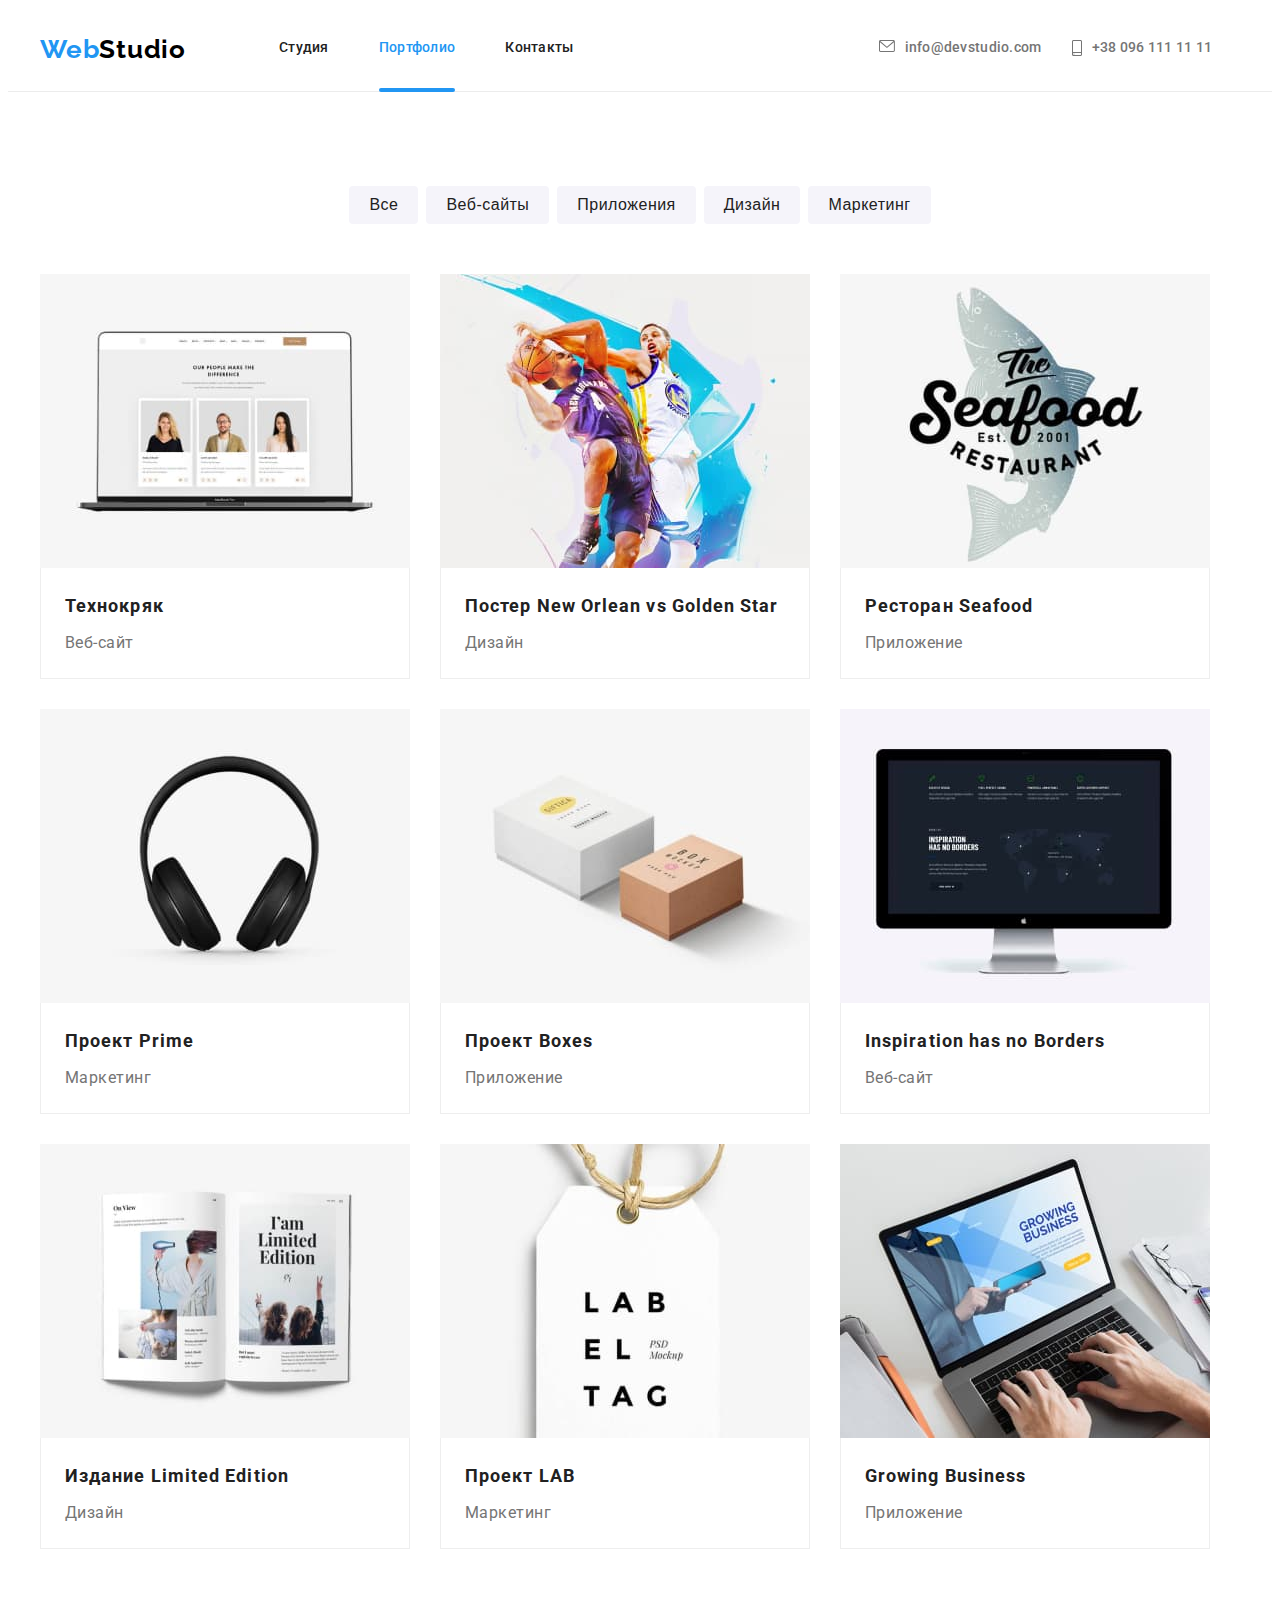
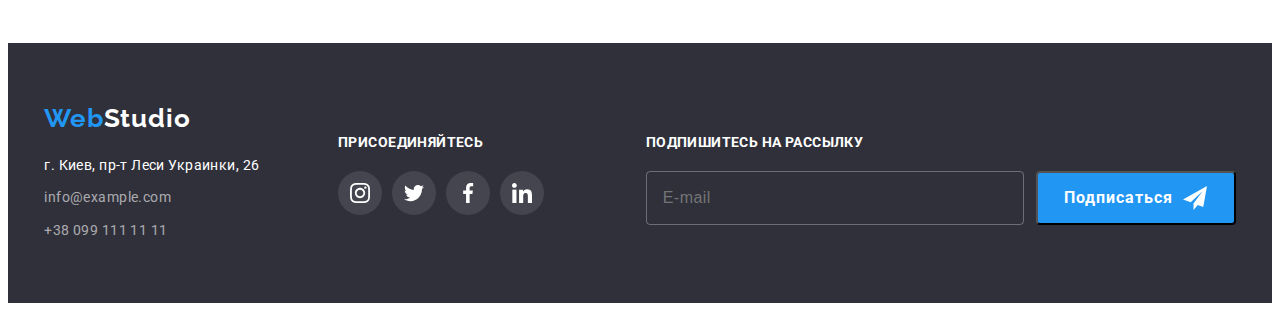
==== commit eecadfdd: "all" ====
--- a/portfolio.html
+++ b/portfolio.html
@@ -41,7 +41,7 @@
                             </a>
                         </li>
                         <li class="contact__item">
-                            <a href="tel:+380961111111" class="contact__link--color">
+                            <a href="tel:+380961111111" class="contact__link contact__link--color">
                                 <svg class="contact__icon" height="16" width="10">
                                     <use href="./images/svg/icons.svg#icon-tel" />
                                 </svg>
@@ -204,7 +204,7 @@
         
         <footer class="footer">
             <div class="container footer__container">
-                <div class="footer__wrapper">
+                <div class="footer__holder">
                     <a href="/" class="logo footer__logo"> <span class="logo__part">Web</span>Studio </a>
         
                     <address class="address">
@@ -212,7 +212,8 @@
                             <li class="address__item">
                                 <a href="https://www.google.com.ua/maps/place/%D0%B1%D1%83%D0%BB.+%D0%9B%D0%B5%D1%81%D0%B8+%D0%A3%D0%BA%D1%80%D0%B0%D0%B8%D0%BD%D0%BA%D0%B8,+26,+%D0%9A%D0%B8%D0%B5%D0%B2,+02000/@50.4265807,30.5361971,17z/data=!3m1!4b1!4m5!3m4!1s0x40d4cf0e033ecbe9:0x57a4dffefec77da0!8m2!3d50.4265807!4d30.5383858?hl=ru"
                                     class="address__link address__link--color" target="_blank" rel="noopener noreferrer">г.
-                                    Киев, пр-т Леси Украинки, 26</a>
+                                    Киев, пр-т Леси
+                                    Украинки, 26</a>
                             </li>
                             <li class="address__item">
                                 <a href="mailto:info@example.com" class="address__link">info@example.com</a>
@@ -259,18 +260,17 @@
                 </div>
         
                 <form class="subscription">
+                    <h2 class="footer__title">Подпишитесь на рассылку</h2>
                     <div class="subscription__wrapper">
-                        <h2 class="footer__title">Подпишитесь на рассылку</h2>
                         <label class="subscription__label" for="email"><span class="visually-hidden">Введите
                                 почту</span></label>
                         <input class="subscription__input" type="email" id="email" name="email" placeholder="E-mail" />
+                        <button class="button subscription__button" type="submit">Подписаться
+                            <svg class="subscription__icon" height="24" width="24">
+                                <use href="./images/svg/icons.svg#icon-telegram" />
+                            </svg>
+                        </button>
                     </div>
-                    <button class="button subscription__button" type="submit">Подписаться
-                        <svg class="subscription__icon" height="24" width="24">
-                            <use href="./images/svg/icons.svg#icon-telegram" />
-                        </svg>
-                    </button>
-        
                 </form>
             </div>
         </footer>
--- a/css/main.min.css
+++ b/css/main.min.css
@@ -1 +1 @@
-@import"https://fonts.googleapis.com/css2?family=Raleway:wght@700&family=Roboto:wght@400;500;700;900&display=swap";img{display:block;max-width:100%;height:auto}h1,h2,h3{margin:0}p{margin:0}ul{list-style:none;margin:0;padding:0}a{text-decoration:none;color:inherit}.button{width:200px;height:50px;background-color:#2196f3;color:#fff;border-radius:4px;cursor:pointer;font-family:inherit;font-size:16px;font-weight:700;line-height:1.87;letter-spacing:.06em;border:0}.section{padding-top:60px;padding-bottom:60px}@media screen and (min-width: 1200px){.section{padding-top:94px;padding-bottom:94px}}.container{max-width:1200px;padding:0 15px;margin:0 auto}@media screen and (min-width: 480px){.container{max-width:480px}}@media screen and (min-width: 768px){.container{max-width:768px}}@media screen and (min-width: 1200px){.container{max-width:1200px}}.address__link:hover,.contact__link:hover,.menu__link:hover,.address__link:focus,.contact__link:focus,.menu__link:focus{color:#2196f3}.client__link,.social__link,.feature__box,.agreement__box,.agreement__label,.modal__button{display:flex;justify-content:center;align-items:center}.header{border-bottom:1px solid #ececec}.header__container{display:flex;justify-content:space-between}.header__wrapper{display:flex;z-index:50}@media screen and (max-width: 767px){.header__wrapper{display:none;width:100%;background-color:#fff;padding:48px 40px}}.header__wrapper.is-open{display:flex;flex-direction:column;position:fixed;top:0;left:0;height:100vh;width:100vw;justify-content:space-between}.menu__list{margin-bottom:305px}@media screen and (max-width: 768px){.menu__item:not(:last-child){margin-bottom:32px}}.menu__link{color:#212121;font-size:40px;font-weight:500;line-height:1.17;letter-spacing:.02em;padding:0;display:inline-block;transition:color 250ms cubic-bezier(0.4, 0, 0.2, 1);z-index:40}.menu__link.current{color:#2196f3}@media screen and (min-width: 768px){.menu__link.current{position:relative}}@media screen and (min-width: 768px){.menu__link.current::after{content:"";position:absolute;width:100%;height:4px;bottom:-2px;left:0;background-color:#2196f3;border-radius:4px}}.menu__button{display:flex;margin:0px;padding:0px;border:none;background-color:rgba(0,0,0,0)}.menu__button.is-open{position:fixed;top:0;right:0}@media screen and (min-width: 768px){.menu__button{display:none}}.logo{display:inline-block;padding:15px 0;color:#000;font-family:"Raleway",sans-serif;font-size:24px;font-weight:700;line-height:1.16;letter-spacing:.03em}.logo__part{color:#2196f3}.contact{display:flex;flex-direction:column-reverse}.contact__item:not(:first-child){margin-bottom:32px}.contact__link{color:#757575;font-size:24px;font-weight:500;line-height:1.16;letter-spacing:.02em;transition:color 250ms cubic-bezier(0.4, 0, 0.2, 1)}.contact__link--color{font-size:34px;font-weight:500;line-height:1.17;letter-spacing:.02em;color:#2196f3}.contact__icon{fill:currentColor;margin-right:10px}.header-social__list{display:flex;flex-wrap:wrap;justify-content:left;margin-top:64px}@media screen and (min-width: 768px){.header-social__list{display:none}}.header-social__item{color:#2196f3;font-size:18px;font-weight:500;line-height:1.2;letter-spacing:.02em}.header-social__item:not(:last-child){border-right:1px solid rgba(33,33,33,.2);padding-right:10px}.header-social__item:not(:first-child){padding-left:10px}.menu__button{padding-top:10px;padding-bottom:10px;z-index:51}.menu__button:focus{fill:#2196f3}.menu__button.is-open{position:fixed;top:0;right:3%}.menu__button .icon-mobile-close{display:none}.menu__button.is-open .icon-mobile-close{display:block}.menu__button.is-open .icon-mobile-open{display:none}.header__wrapper.is-open .contact__icon{display:none}.hero{margin:0 auto;background-image:linear-gradient(rgba(47, 48, 58, 0.4), rgba(47, 48, 58, 0.4)),url(../images/hero.jpg);background-repeat:no-repeat;background-position:center;background-size:cover;padding-top:118px;padding-bottom:118px}@media screen and (min-width: 1200px){.hero{padding-top:200px;padding-bottom:200px}}.hero__container{text-align:center}.hero__title{color:#fff;text-transform:uppercase;font-size:26px;font-weight:900;line-height:1.61;letter-spacing:.06em;margin-bottom:30px}@media screen and (min-width: 1200px){.hero__title{font-size:44px;font-weight:900;line-height:1.36;letter-spacing:.06em}}.hero__button{transition:background-color 250ms cubic-bezier(0.4, 0, 0.2, 1),color 250ms cubic-bezier(0.4, 0, 0.2, 1);padding:0}.hero__button:hover,.hero__button:focus{background-color:#fff;color:#2196f3}.backdrop{position:fixed;top:0;right:0;width:100%;height:100%;background-color:rgba(0,0,0,.2);opacity:1;transition:opacity 250ms cubic-bezier(0.4, 0, 0.2, 1),visibility 250ms cubic-bezier(0.4, 0, 0.2, 1);z-index:55}.backdrop.is-hidden{visibility:hidden;opacity:0;pointer-events:none}.backdrop.is-hidden.modal{transform:translate(0)}.modal{position:absolute;top:50%;left:50%;transform:translate(-50%, -50%);padding:40px;max-width:450px;width:100%;max-height:609px;height:100%;background-color:#fff;border-radius:4px;transition:transform 250ms cubic-bezier(0.4, 0, 0.2, 1)}@media screen and (min-width: 1200px){.modal{max-width:528px;width:100%}}.modal__title{font-size:20px;font-weight:700;line-height:1.15;letter-spacing:.03em;text-align:center;margin-bottom:12px}.modal__button{cursor:pointer;position:absolute;top:8px;right:8px;width:30px;height:30px;margin:0;border:1px solid rgba(0,0,0,.1);border-radius:50%;background-color:inherit}.modal__button:hover .modal__icon,.modal__button:focus .modal__icon{fill:#2196f3}.modal__icon{transition:fill 250ms cubic-bezier(0.4, 0, 0.2, 1)}.form__item{position:relative;display:flex;flex-direction:column}.form__item:not(:last-child){margin-bottom:10px}.form__label{text-align:left;margin-bottom:4px;font-size:12px;font-weight:400;line-height:1.16;letter-spacing:.01em;color:#757575}.form__input{cursor:pointer;border:1px solid rgba(33,33,33,.2);border-radius:4px;outline:rgba(0,0,0,0);padding:10px 42px;transition:border 250ms cubic-bezier(0.4, 0, 0.2, 1)}.form__input:hover,.form__input:focus{border:1px solid #2196f3}.form__input--comment{height:120px;padding:12px 16px;font-size:12px;font-weight:400;line-height:1.16;letter-spacing:.01em;resize:none}.form__input:hover~.form__icon,.form__input:focus~.form__icon{fill:#2196f3}.form__icon{position:absolute;top:50%;left:12px;transition:fill 250ms cubic-bezier(0.4, 0, 0.2, 1)}.agreement{margin-bottom:30px;margin-top:20px}.agreement__label{font-size:12px;font-weight:400;line-height:1.16;letter-spacing:.03em;color:#757575}@media screen and (min-width: 1200px){.agreement__label{font-size:14px;font-weight:400;line-height:1.71;letter-spacing:.03em}}.agreement__input{-webkit-appearance:none;-moz-appearance:none;appearance:none}.agreement__box{border:2px solid #000;border-radius:2px;width:16px;height:15px;margin-right:7px}.agreement__input:checked+.agreement__box{background-color:#2196f3;border-color:#2196f3}.agreement__link{color:#2196f3;text-decoration:underline}.form__button{width:200px;height:50px;padding:0;margin-bottom:19px;box-shadow:0px 4px 4px rgba(0,0,0,.15)}.feature__list{margin:0}@media screen and (min-width: 768px)and (max-width: 1199px){.feature__list{display:flex;flex-wrap:wrap;margin:-15px}}@media screen and (min-width: 1200px){.feature__list{display:flex}}.feature__item{width:100%}@media screen and (max-width: 767px){.feature__item:not(:last-child){margin-bottom:30px}}@media screen and (min-width: 768px)and (max-width: 1199px){.feature__item:nth-child(-n+2){margin-bottom:30px}}@media screen and (min-width: 768px){.feature__item{width:calc((100% - 60px)/2);margin:0 15px}}@media screen and (min-width: 1200px){.feature__item{margin:0;width:100%}}@media screen and (min-width: 1200px){.feature__item:not(:last-child){margin-right:30px}}.feature__box{height:120px;background-color:#f5f4fa;border-radius:4px}.feature__subtitle{font-size:14px;font-weight:700;line-height:1.14;letter-spacing:.03em;text-transform:uppercase;margin-top:30px;margin-bottom:10px}.feature__text{color:#757575;font-size:14px;font-weight:400;line-height:1.71;letter-spacing:.03em;margin:0;padding:0}.action{padding-top:0}.action__title{font-size:36px;font-weight:700;line-height:1.16;letter-spacing:.03em;text-align:center;margin-top:0;margin-bottom:50px}.action__list{display:flex;flex-wrap:wrap;padding-left:0;margin:0}.action__item{width:calc((100% - 60px)/3);position:relative}.action__item:not(:last-child){margin-right:30px}.action__image{display:flex}.action__label{position:absolute;bottom:0;left:0;margin:0;width:100%;padding:27px 0;text-align:center;background-color:rgba(47,48,58,.8);color:#fff;font-size:14px;font-weight:700;line-height:1.14;letter-spacing:.03em;text-transform:uppercase}.team{background-color:#f5f4fa}.team__title{font-size:28px;font-weight:700;line-height:1.17;letter-spacing:.03em;text-align:center;margin-top:0;margin-bottom:30px}@media screen and (min-width: 1200px){.team__title{font-size:36px;font-weight:700;line-height:1.2;letter-spacing:.03em;margin-bottom:50px}}@media screen and (min-width: 768px)and (max-width: 1199px){.team__list{display:flex;flex-wrap:wrap;margin:0 -15px}}@media screen and (min-width: 1200px){.team__list{display:flex}}.team__item{background-color:#fff;border-radius:0 0 4px 4px;padding-bottom:24px;box-shadow:0 2px 1px rgba(0,0,0,.2),0 1px 1px rgba(0,0,0,.14),0 1px 3px rgba(0,0,0,.12)}@media screen and (max-width: 767px){.team__item:not(:last-child){margin-bottom:30px}}@media screen and (min-width: 768px)and (max-width: 1199px){.team__item:nth-child(-n+2){margin-bottom:30px}}@media screen and (min-width: 768px){.team__item{width:calc((100% - 60px)/2);margin:0 15px}}@media screen and (min-width: 1200px){.team__item{margin:0;width:100%}}@media screen and (min-width: 1200px){.team__item:not(:last-child){margin-right:30px}}.team__box{text-align:center;padding-top:30px}.team__subtitle{font-size:16px;font-weight:500;line-height:1.18;letter-spacing:.03em;margin-bottom:10px}.team__text{color:#757575;font-size:16px;font-weight:400;line-height:1.18;letter-spacing:.03em;margin-bottom:16px}.social{display:flex;justify-content:center}.social__item:not(:last-child){margin-right:10px}.social__link{border-radius:50%;width:44px;height:44px;transition:background-color 250ms cubic-bezier(0.4, 0, 0.2, 1)}.social__link:hover,.social__link:focus{background-color:#2196f3}.social__link:hover .social__icon,.social__link:focus .social__icon{fill:#fff}.social__icon{fill:#afb1b8;transition:fill 250ms cubic-bezier(0.4, 0, 0.2, 1)}.client__title{font-size:28px;font-weight:700;line-height:1.17;letter-spacing:.03em;margin-bottom:30px;text-align:center}@media screen and (min-width: 1200px){.client__title{margin-bottom:50px;font-size:36px;font-weight:700;line-height:1.16;letter-spacing:.03em}}@media screen and (max-width: 1199px){.client__list{display:flex;flex-wrap:wrap;margin:0 -15px}}@media screen and (min-width: 1200px){.client__list{display:flex;justify-content:space-between}}@media screen and (max-width: 767px){.client__item:nth-child(-n+4){margin-bottom:30px}}@media screen and (min-width: 768px)and (max-width: 1199px){.client__item:nth-child(-n+3){margin-bottom:30px}}@media screen and (max-width: 767px){.client__item{width:calc((100% - 60px)/2);margin:0 15px}}@media screen and (min-width: 768px){.client__item{width:calc((100% - 90px)/3);margin:0 15px}}@media screen and (min-width: 1200px){.client__item{margin:0;width:100%}}@media screen and (min-width: 1200px){.client__item:not(:last-child){margin-right:30px}}.client__link{height:92px;border:1px solid #afb1b8;border-radius:4px;transition:border-color 250ms cubic-bezier(0.4, 0, 0.2, 1)}.client__link:hover,.client__link:focus{border-color:#2196f3}.client__link:hover .client__icon,.client__link:focus .client__icon{fill:#2196f3}.client__icon{fill:#afb1b8;transition:fill 250ms cubic-bezier(0.4, 0, 0.2, 1)}.footer{background-color:#2f303a}.footer__container{padding:60px 15px}@media screen and (max-width: 1199px){.footer__container{text-align:center}}@media screen and (min-width: 1200px){.footer__container{display:flex}}@media screen and (min-width: 768px)and (max-width: 1199px){.footer__holder{display:flex;justify-content:center}}@media screen and (min-width: 1200px){.footer__holder{display:flex;justify-content:center}}.footer__wrapper{margin-bottom:60px}@media screen and (min-width: 768px)and (max-width: 1199px){.footer__wrapper{margin-right:165px}}@media screen and (min-width: 1200px){.footer__wrapper{margin-right:70px}}.footer__logo{padding:0;color:#fff;font-size:24px;font-weight:700;line-height:1.16;letter-spacing:.03em}.address{margin-top:20px}.address__list{padding-left:0}.address__link{font-style:normal;font-size:14px;font-weight:400;line-height:1.5;letter-spacing:.03em;color:rgba(255,255,255,.6);transition:color 250ms cubic-bezier(0.4, 0, 0.2, 1)}.address__link--color{color:#fff;letter-spacing:.03em;transition:color 250ms cubic-bezier(0.4, 0, 0.2, 1)}.footer__box{margin-bottom:60px}@media screen and (min-width: 1200px){.footer__box{margin-right:93px}}.footer__title{color:#fff;font-size:14px;font-weight:700;line-height:1.14;letter-spacing:.03em;text-transform:uppercase;text-decoration:none;margin-bottom:20px}.social__link--background-color{background-color:rgba(255,255,255,.1);transition:background-color 250ms cubic-bezier(0.4, 0, 0.2, 1)}.social__icon--fill{fill:#fff}@media screen and (min-width: 1200px){.subscription{display:flex;align-items:flex-end}}@media screen and (min-width: 1200px){.subscription__wrapper{display:flex;flex-direction:column;font-display:center;margin-right:12px}}.subscription__input{background-color:inherit;padding:15px 16px;width:100%;border:1px solid rgba(255,255,255,.3);border-radius:4px;color:#fff}@media screen and (max-width: 1199px){.subscription__button{margin-top:20px}}.subscription__icon{margin-left:10px}.visually-hidden{position:absolute;width:1px;height:1px;margin:-1px;border:0;padding:0;white-space:nowrap;-webkit-clip-path:inset(100%);clip-path:inset(100%);clip:rect(0 0 0 0);overflow:hidden}.portfolio{margin:94px auto}.filter{display:flex;justify-content:center;margin-bottom:50px;margin-top:0;padding-left:0}.filter__item:not(:last-child){margin-right:8px}.filter__link{background-color:#f5f4fa;color:#212121;border:0;cursor:pointer;font-size:16px;font-weight:500;line-height:1.62;letter-spacing:.03em;border-radius:4px;padding:6px 20px;transition:background-color 250ms cubic-bezier(0.4, 0, 0.2, 1),color 250ms cubic-bezier(0.4, 0, 0.2, 1),box-shadow 250ms cubic-bezier(0.4, 0, 0.2, 1)}.filter__link:hover,.filter__link:focus{box-shadow:0 3px 1px rgba(0,0,0,.1),0 1px 2px rgba(0,0,0,.08),0 2px 2px rgba(0,0,0,.12);background-color:#2196f3;color:#fff;border:0}.work{display:flex;flex-wrap:wrap;margin-top:0;padding:0}.work__item:not(:nth-child(3n)){margin-right:30px}.work__item:not(:nth-child(n+7)){margin-bottom:30px}.work__link{display:block;transition:box-shadow 250ms cubic-bezier(0.4, 0, 0.2, 1)}.work__link:hover,.work__link:focus{box-shadow:0 1px 1px rgba(0,0,0,.12),0 4px 4px rgba(0,0,0,.06),1px 4px 6px rgba(0,0,0,.16)}.work__link:hover .kard__text,.work__link:focus .kard__text{transform:translateX(0)}.kard{position:relative;overflow:hidden}.kard__image{display:block}.kard__text{position:absolute;bottom:0;left:0;margin:0;width:100%;height:100%;padding:63px 24px;text-align:left;background-color:rgba(33,149,243,.9);color:#fff;font-size:18px;font-weight:400;line-height:1.55;letter-spacing:.03em;transform:translateY(101%);transition:transform 250ms cubic-bezier(0.4, 0, 0.2, 1)}.work__box{border-right:1px solid #eee;border-bottom:1px solid #eee;border-left:1px solid #eee;padding:20px 24px}.work__subtitle{font-size:18px;font-weight:700;line-height:2;letter-spacing:.06em;margin-bottom:4px}.work__text{color:#757575;font-size:16px;font-weight:400;line-height:1.87;letter-spacing:.03em}body{background-color:var(--background-color);color:#212121;font-family:"Roboto",sans-serif}/*# sourceMappingURL=main.min.css.map */+@import"https://fonts.googleapis.com/css2?family=Raleway:wght@700&family=Roboto:wght@400;500;700;900&display=swap";img{display:block;max-width:100%;height:auto}h1,h2,h3{margin:0}p{margin:0}ul{list-style:none;margin:0;padding:0}a{text-decoration:none;color:inherit}.button{display:flex;justify-content:center;align-items:center;text-align:center;min-width:200px;min-height:50px;padding:10px 10px;background-color:#2196f3;color:#fff;border-radius:4px;cursor:pointer;margin-left:auto;margin-right:auto;font-family:inherit;font-size:16px;font-weight:700;line-height:1.87;letter-spacing:.06em}.section{padding-top:60px;padding-bottom:60px}@media screen and (min-width: 1200px){.section{padding-top:94px;padding-bottom:94px}}.container{max-width:1200px;padding:0 15px;margin:0 auto}@media screen and (min-width: 480px){.container{max-width:480px}}@media screen and (min-width: 768px){.container{max-width:768px}}@media screen and (min-width: 1200px){.container{max-width:1200px}}.address__link:hover,.contact__link:hover,.menu__link:hover,.address__link:focus,.contact__link:focus,.menu__link:focus{color:#2196f3}.client__link,.social__link,.feature__box,.agreement__box,.agreement__label,.modal__button{display:flex;justify-content:center;align-items:center}.header{border-bottom:1px solid #ececec;position:relative}.header__container{display:flex}@media screen and (max-width: 767px){.header__container{justify-content:space-between}}@media screen and (max-width: 767px){.header__container{position:relative}}.header__wrapper{display:flex;z-index:50}@media screen and (min-width: 1200px){.header__wrapper{justify-content:space-between}}@media screen and (max-width: 767px){.header__wrapper{display:none;width:100%;background-color:#fff;padding:48px 40px}}.header__wrapper.is-open{display:flex;flex-direction:column;position:fixed;top:0;left:0;height:100vh;width:100vw;justify-content:space-between}.logo{display:inline-block;padding:15px 0;color:#000;font-family:"Raleway",sans-serif;font-size:24px;font-weight:700;line-height:1.16;letter-spacing:.03em}.logo__part{color:#2196f3}@media screen and (min-width: 768px){.logo{padding:26px 0}}@media screen and (min-width: 1200px){.logo{font-size:26px;font-weight:700;line-height:1.19;letter-spacing:.03em}}@media screen and (max-width: 767px){.menu{margin-bottom:302px}}@media screen and (min-width: 768px){.menu{margin-left:88px}}@media screen and (min-width: 1200px){.menu{margin-left:93px}}@media screen and (min-width: 768px){.menu__list{margin-right:80px}}@media screen and (min-width: 1200px){.menu__list{margin-right:305px}}@media screen and (max-width: 767px){.menu__list{flex-direction:column;justify-content:space-between}}@media screen and (min-width: 768px){.menu__list{display:flex}}@media screen and (max-width: 767px){.menu__item:not(:last-child){margin-bottom:32px}}@media screen and (min-width: 768px){.menu__item:not(:last-child){margin-right:50px}}.menu__link{color:#212121;font-size:40px;font-weight:500;line-height:1.17;letter-spacing:.02em;padding:0;display:inline-block;transition:color 250ms cubic-bezier(0.4, 0, 0.2, 1);z-index:40}@media screen and (min-width: 768px){.menu__link{font-size:14px;font-weight:500;line-height:1.1;letter-spacing:.02em;margin-top:32px;margin-bottom:32px}}.menu__link.current{color:#2196f3}@media screen and (min-width: 768px){.menu__link.current{position:relative}}@media screen and (min-width: 768px){.menu__link.current::after{content:"";position:absolute;width:100%;height:4px;bottom:-33px;left:0;background-color:#2196f3;border-radius:4px}}@media screen and (min-width: 1200px){.menu__link.current::after{content:"";position:absolute;width:100%;height:4px;bottom:-37px;left:0;background-color:#2196f3;border-radius:4px}}.menu__button{display:flex;margin:0px;padding:0px;border:none;background-color:rgba(0,0,0,0)}.menu__button.is-open{position:fixed;top:0;right:0}@media screen and (min-width: 768px){.menu__button{display:none}}.contact{display:flex}@media screen and (max-width: 767px){.contact{flex-direction:column-reverse}}@media screen and (min-width: 1200px){.contact{flex-direction:row}}@media screen and (min-width: 768px)and (max-width: 1199px){.contact{flex-wrap:wrap;flex-basis:50%;align-content:center}}@media screen and (min-width: 768px)and (max-width: 1199px){.contact__item:nth-child(1){margin-bottom:10px}}@media screen and (min-width: 1200px){.contact__item:first-child{margin-right:30px}}@media screen and (max-width: 767px){.contact__item:not(:first-child){margin-bottom:32px}}.contact__link{color:#757575;font-size:24px;font-weight:500;line-height:1.16;letter-spacing:.02em;transition:color 250ms cubic-bezier(0.4, 0, 0.2, 1)}@media screen and (min-width: 1200px){.contact__link{padding:32px 0}}@media screen and (min-width: 768px){.contact__link{display:flex}}@media screen and (min-width: 768px){.contact__link{font-size:12px;font-weight:500;line-height:1.16;letter-spacing:.02em}}@media screen and (min-width: 1200px){.contact__link{font-size:14px;font-weight:500;line-height:1.14;letter-spacing:.02em}}@media screen and (max-width: 767px){.contact__link--color{font-size:34px;font-weight:500;line-height:1.17;letter-spacing:.02em;color:#2196f3}}.contact__icon{fill:currentColor}@media screen and (min-width: 768px){.contact__icon{margin-right:8px}}@media screen and (min-width: 1200px){.contact__icon{margin-right:10px}}.header-social__list{display:flex;flex-wrap:wrap;justify-content:left;margin-top:64px}@media screen and (min-width: 768px){.header-social__list{display:none}}.header-social__item{color:#2196f3;font-size:18px;font-weight:500;line-height:1.2;letter-spacing:.02em}.header-social__item:not(:last-child){border-right:1px solid rgba(33,33,33,.2);padding-right:10px}.header-social__item:not(:first-child){padding-left:10px}.menu__button{padding-top:10px;padding-bottom:10px;z-index:51}.menu__button:focus{fill:#2196f3}.menu__button.is-open{position:fixed;top:0;right:3%}.menu__button .icon-mobile-close{display:none}.menu__button.is-open .icon-mobile-close{display:block}.menu__button.is-open .icon-mobile-open{display:none}.header__wrapper.is-open .contact__icon{display:none}.hero{max-width:1600px;margin:0 auto;background-image:linear-gradient(rgba(47, 48, 58, 0.4), rgba(47, 48, 58, 0.4)),url(../images/hero.jpg);background-repeat:no-repeat;background-position:center;background-size:cover;padding-top:118px;padding-bottom:118px}@media screen and (min-width: 1200px){.hero{padding-top:200px;padding-bottom:200px}}.hero__container{text-align:center}.hero__title{color:#fff;text-transform:uppercase;font-size:26px;font-weight:900;line-height:1.61;letter-spacing:.06em;margin-bottom:30px}@media screen and (min-width: 1200px){.hero__title{font-size:44px;font-weight:900;line-height:1.36;letter-spacing:.06em}}.hero__button{transition:background-color 250ms cubic-bezier(0.4, 0, 0.2, 1),color 250ms cubic-bezier(0.4, 0, 0.2, 1);padding:0}.hero__button:hover,.hero__button:focus{background-color:#fff;color:#2196f3}.backdrop{position:fixed;top:0;right:0;width:100%;height:100%;background-color:rgba(0,0,0,.2);opacity:1;transition:opacity 250ms cubic-bezier(0.4, 0, 0.2, 1),visibility 250ms cubic-bezier(0.4, 0, 0.2, 1);z-index:55}.backdrop.is-hidden{visibility:hidden;opacity:0;pointer-events:none}.backdrop.is-hidden.modal{transform:translate(0)}.modal{position:absolute;top:50%;left:50%;transform:translate(-50%, -50%);padding:40px;max-width:450px;width:100%;max-height:609px;height:100%;background-color:#fff;border-radius:4px;transition:transform 250ms cubic-bezier(0.4, 0, 0.2, 1)}@media screen and (min-width: 1200px){.modal{max-width:528px;width:100%}}.modal__title{font-size:20px;font-weight:700;line-height:1.15;letter-spacing:.03em;text-align:center;margin-bottom:12px}.modal__button{cursor:pointer;position:absolute;top:8px;right:8px;width:30px;height:30px;margin:0;border:1px solid rgba(0,0,0,.1);border-radius:50%;background-color:inherit}.modal__button:hover .modal__icon,.modal__button:focus .modal__icon{fill:#2196f3}.modal__icon{transition:fill 250ms cubic-bezier(0.4, 0, 0.2, 1)}.form__item{position:relative;display:flex;flex-direction:column}.form__item:not(:last-child){margin-bottom:10px}.form__label{text-align:left;margin-bottom:4px;font-size:12px;font-weight:400;line-height:1.16;letter-spacing:.01em;color:#757575}.form__input{cursor:pointer;border:1px solid rgba(33,33,33,.2);border-radius:4px;outline:rgba(0,0,0,0);padding:10px 42px;transition:border 250ms cubic-bezier(0.4, 0, 0.2, 1)}.form__input:hover,.form__input:focus{border:1px solid #2196f3}.form__input--comment{height:120px;padding:12px 16px;font-size:12px;font-weight:400;line-height:1.16;letter-spacing:.01em;resize:none}.form__input:hover~.form__icon,.form__input:focus~.form__icon{fill:#2196f3}.form__icon{position:absolute;top:50%;left:12px;transition:fill 250ms cubic-bezier(0.4, 0, 0.2, 1)}.agreement{margin-bottom:30px;margin-top:20px}.agreement__label{font-size:12px;font-weight:400;line-height:1.16;letter-spacing:.03em;color:#757575}@media screen and (min-width: 1200px){.agreement__label{font-size:14px;font-weight:400;line-height:1.71;letter-spacing:.03em}}.agreement__input{-webkit-appearance:none;-moz-appearance:none;appearance:none}.agreement__box{border:2px solid #000;border-radius:2px;width:16px;height:15px;margin-right:7px}.agreement__input:checked+.agreement__box{background-color:#2196f3;border-color:#2196f3}.agreement__link{color:#2196f3;text-decoration:underline}.form__button{width:200px;height:50px;padding:0;margin-bottom:19px;box-shadow:0px 4px 4px rgba(0,0,0,.15)}.feature__list{margin:0}@media screen and (min-width: 768px)and (max-width: 1199px){.feature__list{display:flex;flex-wrap:wrap;margin:-15px}}@media screen and (min-width: 1200px){.feature__list{display:flex}}.feature__item{width:100%}@media screen and (max-width: 767px){.feature__item:not(:last-child){margin-bottom:30px}}@media screen and (min-width: 768px)and (max-width: 1199px){.feature__item:nth-child(-n+2){margin-bottom:30px}}@media screen and (min-width: 768px){.feature__item{width:calc((100% - 60px)/2);margin:0 15px}}@media screen and (min-width: 1200px){.feature__item{margin:0;width:100%}}@media screen and (min-width: 1200px){.feature__item:not(:last-child){margin-right:30px}}.feature__box{height:120px;background-color:#f5f4fa;border-radius:4px}.feature__subtitle{font-size:14px;font-weight:700;line-height:1.14;letter-spacing:.03em;text-transform:uppercase;margin-top:30px;margin-bottom:10px}.feature__text{color:#757575;font-size:14px;font-weight:400;line-height:1.71;letter-spacing:.03em;margin:0;padding:0}.action{padding-top:0}@media screen and (max-width: 1199px){.action{display:none}}.action__title{font-size:36px;font-weight:700;line-height:1.16;letter-spacing:.03em;text-align:center;margin-top:0;margin-bottom:50px}.action__list{display:flex;flex-wrap:wrap;padding-left:0;margin:0}.action__item{width:calc((100% - 60px)/3);position:relative}.action__item:not(:last-child){margin-right:30px}.action__image{display:flex}.action__label{position:absolute;bottom:0;left:0;margin:0;width:100%;padding:27px 0;text-align:center;background-color:rgba(47,48,58,.8);color:#fff;font-size:14px;font-weight:700;line-height:1.14;letter-spacing:.03em;text-transform:uppercase}.team{background-color:#f5f4fa}.team__title{font-size:28px;font-weight:700;line-height:1.17;letter-spacing:.03em;text-align:center;margin-top:0;margin-bottom:30px}@media screen and (min-width: 1200px){.team__title{font-size:36px;font-weight:700;line-height:1.2;letter-spacing:.03em;margin-bottom:50px}}@media screen and (min-width: 768px)and (max-width: 1199px){.team__list{display:flex;flex-wrap:wrap;margin:0 -15px}}@media screen and (min-width: 1200px){.team__list{display:flex}}.team__item{background-color:#fff;border-radius:0 0 4px 4px;padding-bottom:24px;box-shadow:0 2px 1px rgba(0,0,0,.2),0 1px 1px rgba(0,0,0,.14),0 1px 3px rgba(0,0,0,.12)}@media screen and (max-width: 767px){.team__item:not(:last-child){margin-bottom:30px}}@media screen and (min-width: 768px)and (max-width: 1199px){.team__item:nth-child(-n+2){margin-bottom:30px}}@media screen and (min-width: 768px){.team__item{width:calc((100% - 60px)/2);margin:0 15px}}@media screen and (min-width: 1200px){.team__item{margin:0;width:100%}}@media screen and (min-width: 1200px){.team__item:not(:last-child){margin-right:30px}}.team__box{text-align:center;padding-top:30px}.team__subtitle{font-size:16px;font-weight:500;line-height:1.18;letter-spacing:.03em;margin-bottom:10px}.team__text{color:#757575;font-size:16px;font-weight:400;line-height:1.18;letter-spacing:.03em;margin-bottom:16px}.social{display:flex;justify-content:center}.social__item:not(:last-child){margin-right:10px}.social__link{border-radius:50%;width:44px;height:44px;transition:background-color 250ms cubic-bezier(0.4, 0, 0.2, 1)}.social__link:hover,.social__link:focus{background-color:#2196f3}.social__link:hover .social__icon,.social__link:focus .social__icon{fill:#fff}.social__icon{fill:#afb1b8;transition:fill 250ms cubic-bezier(0.4, 0, 0.2, 1)}.client__title{font-size:28px;font-weight:700;line-height:1.17;letter-spacing:.03em;margin-bottom:30px;text-align:center}@media screen and (min-width: 1200px){.client__title{margin-bottom:50px;font-size:36px;font-weight:700;line-height:1.16;letter-spacing:.03em}}@media screen and (max-width: 1199px){.client__list{display:flex;flex-wrap:wrap;margin:0 -15px}}@media screen and (min-width: 1200px){.client__list{display:flex;justify-content:space-between}}@media screen and (max-width: 767px){.client__item:nth-child(-n+4){margin-bottom:30px}}@media screen and (min-width: 768px)and (max-width: 1199px){.client__item:nth-child(-n+3){margin-bottom:30px}}@media screen and (max-width: 767px){.client__item{width:calc((100% - 60px)/2);margin:0 15px}}@media screen and (min-width: 768px){.client__item{width:calc((100% - 90px)/3);margin:0 15px}}@media screen and (min-width: 1200px){.client__item{margin:0;width:100%}}@media screen and (min-width: 1200px){.client__item:not(:last-child){margin-right:30px}}.client__link{height:92px;border:1px solid #afb1b8;border-radius:4px;transition:border-color 250ms cubic-bezier(0.4, 0, 0.2, 1)}.client__link:hover,.client__link:focus{border-color:#2196f3}.client__link:hover .client__icon,.client__link:focus .client__icon{fill:#2196f3}.client__icon{fill:#afb1b8;transition:fill 250ms cubic-bezier(0.4, 0, 0.2, 1)}.footer{background-color:#2f303a}.footer__container{padding:60px 15px}@media screen and (min-width: 768px){.footer__container{display:flex;flex-wrap:wrap;flex-basis:calc((100% - 10px)/2);justify-content:space-around}}@media screen and (max-width: 1199px){.footer__container{text-align:center}}@media screen and (max-width: 1199px){.footer__holder{margin-bottom:60px}}@media screen and (min-width: 1200px){.footer__holder{margin-right:70px}}.footer__logo{padding:0;color:#fff;font-size:24px;font-weight:700;line-height:1.16;letter-spacing:.03em;margin-bottom:20px}@media screen and (min-width: 1200px){.footer__logo{font-size:26px;font-weight:700;line-height:1.19;letter-spacing:.03em}}.address__item:not(:last-child){margin-bottom:8px}@media screen and (min-width: 1200px){.address__item:not(:last-child){margin-bottom:9px}}.address__link{font-style:normal;color:rgba(255,255,255,.6);font-size:14px;font-weight:400;line-height:1.71;letter-spacing:.03em;transition:color 250ms cubic-bezier(0.4, 0, 0.2, 1)}.address__link--color{color:#fff}@media screen and (max-width: 767px){.footer__box{margin-bottom:60px}}@media screen and (min-width: 768px){.footer__box{margin-top:25px}}@media screen and (min-width: 1200px){.footer__box{margin-top:32px;margin-right:93px}}.footer__title{color:#fff;font-size:14px;font-weight:700;line-height:1.14;letter-spacing:.03em;text-transform:uppercase;text-decoration:none;margin-bottom:20px;margin-top:0}.social__link--background-color{background-color:rgba(255,255,255,.1);transition:background-color 250ms cubic-bezier(0.4, 0, 0.2, 1)}.social__icon--fill{fill:#fff}@media screen and (min-width: 1200px){.subscription{margin-top:32px}}.subscription__wrapper{display:flex;flex-wrap:wrap}.subscription__input{padding-left:16px;width:100%;height:50px;border:1px solid rgba(255,255,255,.3);border-radius:4px;background:inherit;color:#fff;font-size:16px;font-weight:400;line-height:1.25;letter-spacing:.03em}@media screen and (max-width: 1199px){.subscription__input{margin-bottom:20px}}@media screen and (min-width: 1200px){.subscription__input{margin-right:12px;width:358px}}.subscription__icon{margin-left:10px}.visually-hidden{position:absolute;width:1px;height:1px;margin:-1px;border:0;padding:0;white-space:nowrap;-webkit-clip-path:inset(100%);clip-path:inset(100%);clip:rect(0 0 0 0);overflow:hidden}.portfolio{margin:94px auto}.filter{display:flex;justify-content:center;margin-bottom:50px;margin-top:0;padding-left:0}.filter__item:not(:last-child){margin-right:8px}.filter__link{background-color:#f5f4fa;color:#212121;border:0;cursor:pointer;font-size:16px;font-weight:500;line-height:1.62;letter-spacing:.03em;border-radius:4px;padding:6px 20px;transition:background-color 250ms cubic-bezier(0.4, 0, 0.2, 1),color 250ms cubic-bezier(0.4, 0, 0.2, 1),box-shadow 250ms cubic-bezier(0.4, 0, 0.2, 1)}.filter__link:hover,.filter__link:focus{box-shadow:0 3px 1px rgba(0,0,0,.1),0 1px 2px rgba(0,0,0,.08),0 2px 2px rgba(0,0,0,.12);background-color:#2196f3;color:#fff;border:0}.work{display:flex;flex-wrap:wrap;margin-top:0;padding:0}.work__item:not(:nth-child(3n)){margin-right:30px}.work__item:not(:nth-child(n+7)){margin-bottom:30px}.work__link{display:block;transition:box-shadow 250ms cubic-bezier(0.4, 0, 0.2, 1)}.work__link:hover,.work__link:focus{box-shadow:0 1px 1px rgba(0,0,0,.12),0 4px 4px rgba(0,0,0,.06),1px 4px 6px rgba(0,0,0,.16)}.work__link:hover .kard__text,.work__link:focus .kard__text{transform:translateX(0)}.kard{position:relative;overflow:hidden}.kard__image{display:block}.kard__text{position:absolute;bottom:0;left:0;margin:0;width:100%;height:100%;padding:63px 24px;text-align:left;background-color:rgba(33,149,243,.9);color:#fff;font-size:18px;font-weight:400;line-height:1.55;letter-spacing:.03em;transform:translateY(101%);transition:transform 250ms cubic-bezier(0.4, 0, 0.2, 1)}.work__box{border-right:1px solid #eee;border-bottom:1px solid #eee;border-left:1px solid #eee;padding:20px 24px}.work__subtitle{font-size:18px;font-weight:700;line-height:2;letter-spacing:.06em;margin-bottom:4px}.work__text{color:#757575;font-size:16px;font-weight:400;line-height:1.87;letter-spacing:.03em}body{background-color:var(--background-color);color:#212121;font-family:"Roboto",sans-serif}/*# sourceMappingURL=main.min.css.map */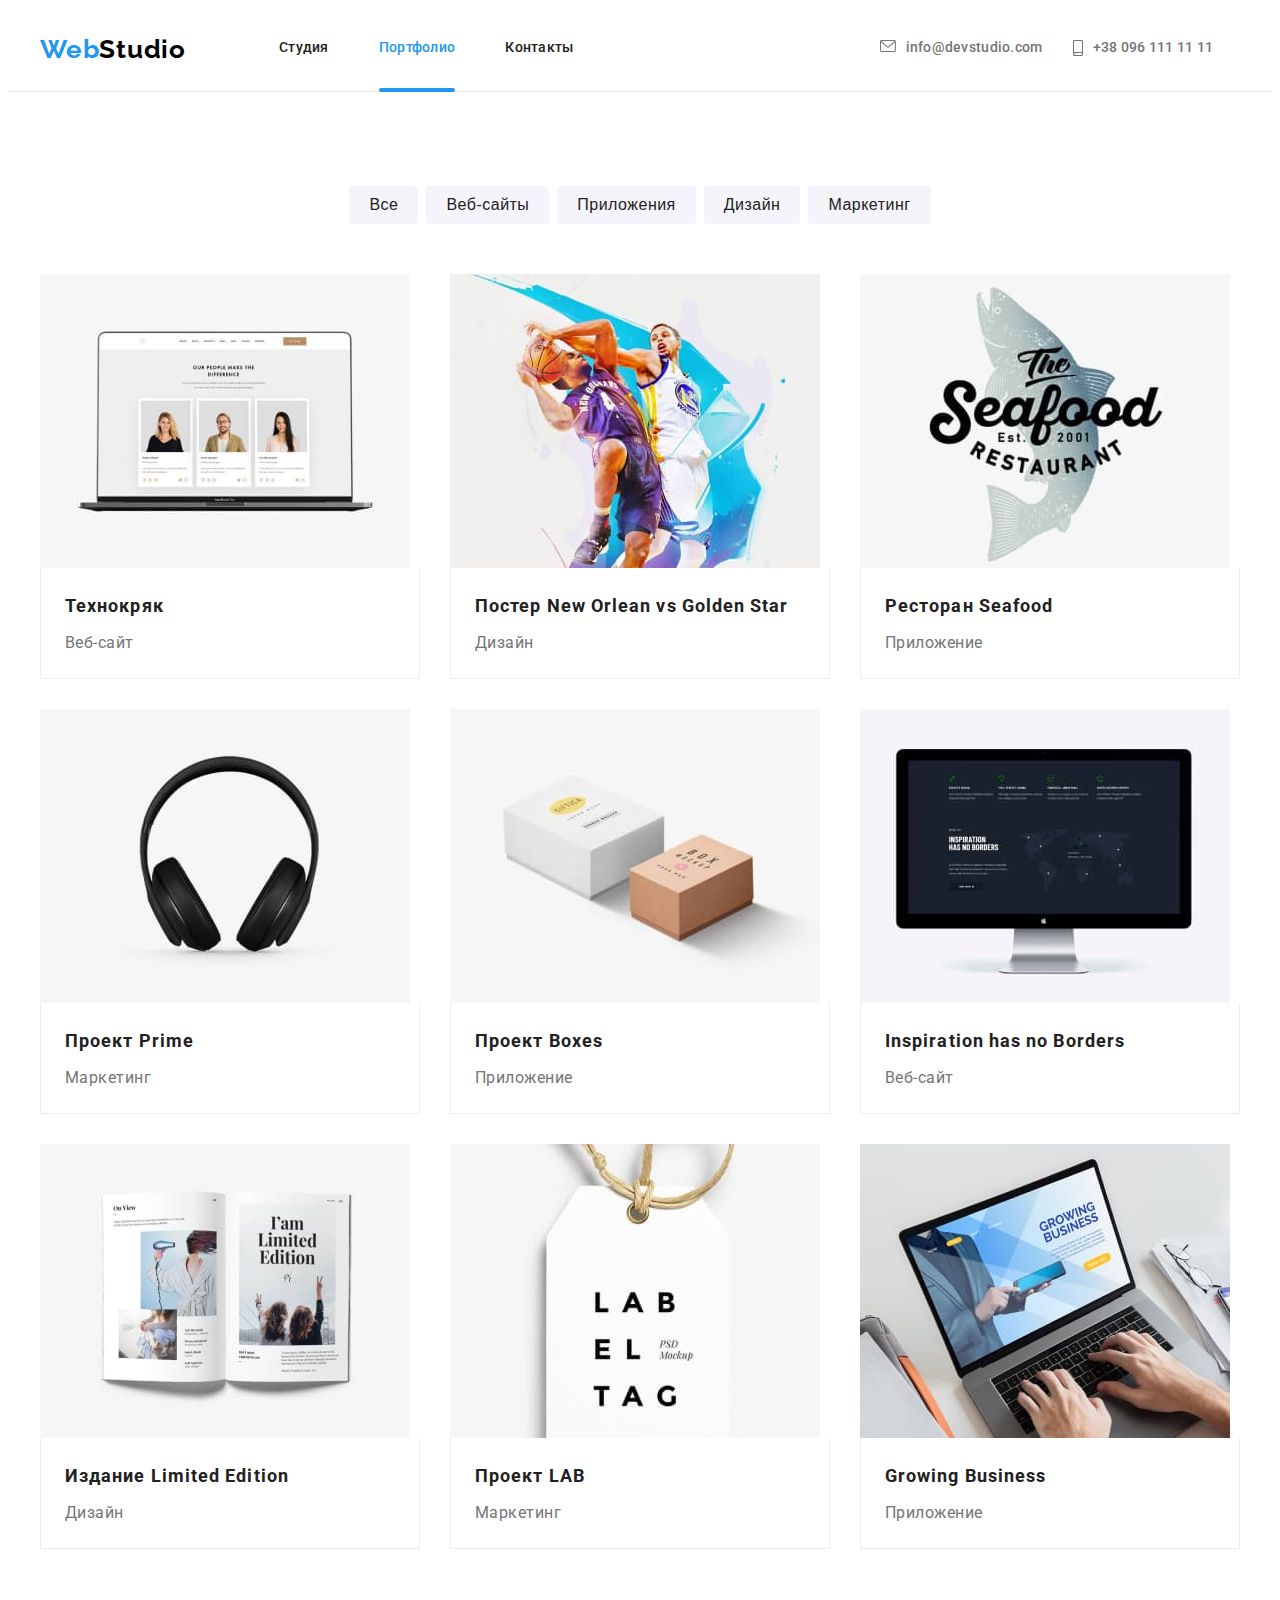
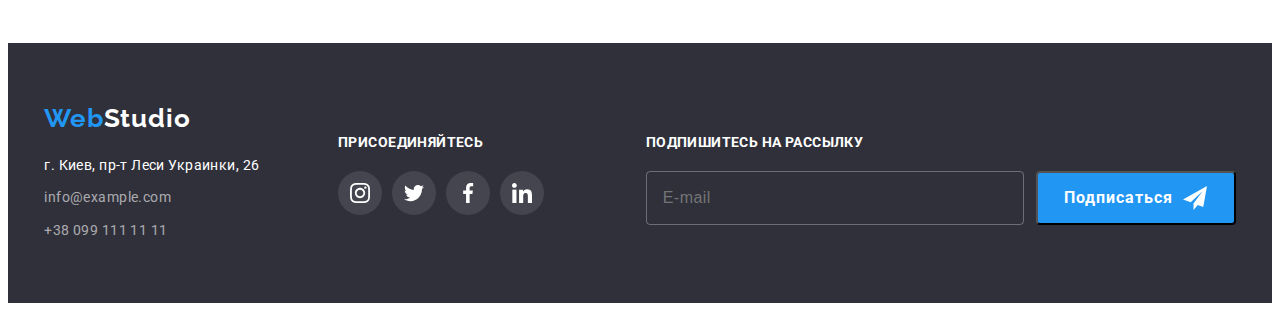
==== commit 2651fe6e: "//" ====
--- a/portfolio.html
+++ b/portfolio.html
@@ -77,7 +77,7 @@
         
         <main>
         
-            <section class="portfolio">
+            <section class="section portfolio">
                 <div class="container portfolio__container ">
                     <h1 class="visually-hidden">Портфолио</h1>
                     <ul class="filter">
--- a/css/main.min.css
+++ b/css/main.min.css
@@ -1 +1 @@
-@import"https://fonts.googleapis.com/css2?family=Raleway:wght@700&family=Roboto:wght@400;500;700;900&display=swap";img{display:block;max-width:100%;height:auto}h1,h2,h3{margin:0}p{margin:0}ul{list-style:none;margin:0;padding:0}a{text-decoration:none;color:inherit}.button{display:flex;justify-content:center;align-items:center;text-align:center;min-width:200px;min-height:50px;padding:10px 10px;background-color:#2196f3;color:#fff;border-radius:4px;cursor:pointer;margin-left:auto;margin-right:auto;font-family:inherit;font-size:16px;font-weight:700;line-height:1.87;letter-spacing:.06em}.section{padding-top:60px;padding-bottom:60px}@media screen and (min-width: 1200px){.section{padding-top:94px;padding-bottom:94px}}.container{max-width:1200px;padding:0 15px;margin:0 auto}@media screen and (min-width: 480px){.container{max-width:480px}}@media screen and (min-width: 768px){.container{max-width:768px}}@media screen and (min-width: 1200px){.container{max-width:1200px}}.address__link:hover,.contact__link:hover,.menu__link:hover,.address__link:focus,.contact__link:focus,.menu__link:focus{color:#2196f3}.client__link,.social__link,.feature__box,.agreement__box,.agreement__label,.modal__button{display:flex;justify-content:center;align-items:center}.header{border-bottom:1px solid #ececec;position:relative}.header__container{display:flex}@media screen and (max-width: 767px){.header__container{justify-content:space-between}}@media screen and (max-width: 767px){.header__container{position:relative}}.header__wrapper{display:flex;z-index:50}@media screen and (min-width: 1200px){.header__wrapper{justify-content:space-between}}@media screen and (max-width: 767px){.header__wrapper{display:none;width:100%;background-color:#fff;padding:48px 40px}}.header__wrapper.is-open{display:flex;flex-direction:column;position:fixed;top:0;left:0;height:100vh;width:100vw;justify-content:space-between}.logo{display:inline-block;padding:15px 0;color:#000;font-family:"Raleway",sans-serif;font-size:24px;font-weight:700;line-height:1.16;letter-spacing:.03em}.logo__part{color:#2196f3}@media screen and (min-width: 768px){.logo{padding:26px 0}}@media screen and (min-width: 1200px){.logo{font-size:26px;font-weight:700;line-height:1.19;letter-spacing:.03em}}@media screen and (max-width: 767px){.menu{margin-bottom:302px}}@media screen and (min-width: 768px){.menu{margin-left:88px}}@media screen and (min-width: 1200px){.menu{margin-left:93px}}@media screen and (min-width: 768px){.menu__list{margin-right:80px}}@media screen and (min-width: 1200px){.menu__list{margin-right:305px}}@media screen and (max-width: 767px){.menu__list{flex-direction:column;justify-content:space-between}}@media screen and (min-width: 768px){.menu__list{display:flex}}@media screen and (max-width: 767px){.menu__item:not(:last-child){margin-bottom:32px}}@media screen and (min-width: 768px){.menu__item:not(:last-child){margin-right:50px}}.menu__link{color:#212121;font-size:40px;font-weight:500;line-height:1.17;letter-spacing:.02em;padding:0;display:inline-block;transition:color 250ms cubic-bezier(0.4, 0, 0.2, 1);z-index:40}@media screen and (min-width: 768px){.menu__link{font-size:14px;font-weight:500;line-height:1.1;letter-spacing:.02em;margin-top:32px;margin-bottom:32px}}.menu__link.current{color:#2196f3}@media screen and (min-width: 768px){.menu__link.current{position:relative}}@media screen and (min-width: 768px){.menu__link.current::after{content:"";position:absolute;width:100%;height:4px;bottom:-33px;left:0;background-color:#2196f3;border-radius:4px}}@media screen and (min-width: 1200px){.menu__link.current::after{content:"";position:absolute;width:100%;height:4px;bottom:-37px;left:0;background-color:#2196f3;border-radius:4px}}.menu__button{display:flex;margin:0px;padding:0px;border:none;background-color:rgba(0,0,0,0)}.menu__button.is-open{position:fixed;top:0;right:0}@media screen and (min-width: 768px){.menu__button{display:none}}.contact{display:flex}@media screen and (max-width: 767px){.contact{flex-direction:column-reverse}}@media screen and (min-width: 1200px){.contact{flex-direction:row}}@media screen and (min-width: 768px)and (max-width: 1199px){.contact{flex-wrap:wrap;flex-basis:50%;align-content:center}}@media screen and (min-width: 768px)and (max-width: 1199px){.contact__item:nth-child(1){margin-bottom:10px}}@media screen and (min-width: 1200px){.contact__item:first-child{margin-right:30px}}@media screen and (max-width: 767px){.contact__item:not(:first-child){margin-bottom:32px}}.contact__link{color:#757575;font-size:24px;font-weight:500;line-height:1.16;letter-spacing:.02em;transition:color 250ms cubic-bezier(0.4, 0, 0.2, 1)}@media screen and (min-width: 1200px){.contact__link{padding:32px 0}}@media screen and (min-width: 768px){.contact__link{display:flex}}@media screen and (min-width: 768px){.contact__link{font-size:12px;font-weight:500;line-height:1.16;letter-spacing:.02em}}@media screen and (min-width: 1200px){.contact__link{font-size:14px;font-weight:500;line-height:1.14;letter-spacing:.02em}}@media screen and (max-width: 767px){.contact__link--color{font-size:34px;font-weight:500;line-height:1.17;letter-spacing:.02em;color:#2196f3}}.contact__icon{fill:currentColor}@media screen and (min-width: 768px){.contact__icon{margin-right:8px}}@media screen and (min-width: 1200px){.contact__icon{margin-right:10px}}.header-social__list{display:flex;flex-wrap:wrap;justify-content:left;margin-top:64px}@media screen and (min-width: 768px){.header-social__list{display:none}}.header-social__item{color:#2196f3;font-size:18px;font-weight:500;line-height:1.2;letter-spacing:.02em}.header-social__item:not(:last-child){border-right:1px solid rgba(33,33,33,.2);padding-right:10px}.header-social__item:not(:first-child){padding-left:10px}.menu__button{padding-top:10px;padding-bottom:10px;z-index:51}.menu__button:focus{fill:#2196f3}.menu__button.is-open{position:fixed;top:0;right:3%}.menu__button .icon-mobile-close{display:none}.menu__button.is-open .icon-mobile-close{display:block}.menu__button.is-open .icon-mobile-open{display:none}.header__wrapper.is-open .contact__icon{display:none}.hero{max-width:1600px;margin:0 auto;background-image:linear-gradient(rgba(47, 48, 58, 0.4), rgba(47, 48, 58, 0.4)),url(../images/hero.jpg);background-repeat:no-repeat;background-position:center;background-size:cover;padding-top:118px;padding-bottom:118px}@media screen and (min-width: 1200px){.hero{padding-top:200px;padding-bottom:200px}}.hero__container{text-align:center}.hero__title{color:#fff;text-transform:uppercase;font-size:26px;font-weight:900;line-height:1.61;letter-spacing:.06em;margin-bottom:30px}@media screen and (min-width: 1200px){.hero__title{font-size:44px;font-weight:900;line-height:1.36;letter-spacing:.06em}}.hero__button{transition:background-color 250ms cubic-bezier(0.4, 0, 0.2, 1),color 250ms cubic-bezier(0.4, 0, 0.2, 1);padding:0}.hero__button:hover,.hero__button:focus{background-color:#fff;color:#2196f3}.backdrop{position:fixed;top:0;right:0;width:100%;height:100%;background-color:rgba(0,0,0,.2);opacity:1;transition:opacity 250ms cubic-bezier(0.4, 0, 0.2, 1),visibility 250ms cubic-bezier(0.4, 0, 0.2, 1);z-index:55}.backdrop.is-hidden{visibility:hidden;opacity:0;pointer-events:none}.backdrop.is-hidden.modal{transform:translate(0)}.modal{position:absolute;top:50%;left:50%;transform:translate(-50%, -50%);padding:40px;max-width:450px;width:100%;max-height:609px;height:100%;background-color:#fff;border-radius:4px;transition:transform 250ms cubic-bezier(0.4, 0, 0.2, 1)}@media screen and (min-width: 1200px){.modal{max-width:528px;width:100%}}.modal__title{font-size:20px;font-weight:700;line-height:1.15;letter-spacing:.03em;text-align:center;margin-bottom:12px}.modal__button{cursor:pointer;position:absolute;top:8px;right:8px;width:30px;height:30px;margin:0;border:1px solid rgba(0,0,0,.1);border-radius:50%;background-color:inherit}.modal__button:hover .modal__icon,.modal__button:focus .modal__icon{fill:#2196f3}.modal__icon{transition:fill 250ms cubic-bezier(0.4, 0, 0.2, 1)}.form__item{position:relative;display:flex;flex-direction:column}.form__item:not(:last-child){margin-bottom:10px}.form__label{text-align:left;margin-bottom:4px;font-size:12px;font-weight:400;line-height:1.16;letter-spacing:.01em;color:#757575}.form__input{cursor:pointer;border:1px solid rgba(33,33,33,.2);border-radius:4px;outline:rgba(0,0,0,0);padding:10px 42px;transition:border 250ms cubic-bezier(0.4, 0, 0.2, 1)}.form__input:hover,.form__input:focus{border:1px solid #2196f3}.form__input--comment{height:120px;padding:12px 16px;font-size:12px;font-weight:400;line-height:1.16;letter-spacing:.01em;resize:none}.form__input:hover~.form__icon,.form__input:focus~.form__icon{fill:#2196f3}.form__icon{position:absolute;top:50%;left:12px;transition:fill 250ms cubic-bezier(0.4, 0, 0.2, 1)}.agreement{margin-bottom:30px;margin-top:20px}.agreement__label{font-size:12px;font-weight:400;line-height:1.16;letter-spacing:.03em;color:#757575}@media screen and (min-width: 1200px){.agreement__label{font-size:14px;font-weight:400;line-height:1.71;letter-spacing:.03em}}.agreement__input{-webkit-appearance:none;-moz-appearance:none;appearance:none}.agreement__box{border:2px solid #000;border-radius:2px;width:16px;height:15px;margin-right:7px}.agreement__input:checked+.agreement__box{background-color:#2196f3;border-color:#2196f3}.agreement__link{color:#2196f3;text-decoration:underline}.form__button{width:200px;height:50px;padding:0;margin-bottom:19px;box-shadow:0px 4px 4px rgba(0,0,0,.15)}.feature__list{margin:0}@media screen and (min-width: 768px)and (max-width: 1199px){.feature__list{display:flex;flex-wrap:wrap;margin:-15px}}@media screen and (min-width: 1200px){.feature__list{display:flex}}.feature__item{width:100%}@media screen and (max-width: 767px){.feature__item:not(:last-child){margin-bottom:30px}}@media screen and (min-width: 768px)and (max-width: 1199px){.feature__item:nth-child(-n+2){margin-bottom:30px}}@media screen and (min-width: 768px){.feature__item{width:calc((100% - 60px)/2);margin:0 15px}}@media screen and (min-width: 1200px){.feature__item{margin:0;width:100%}}@media screen and (min-width: 1200px){.feature__item:not(:last-child){margin-right:30px}}.feature__box{height:120px;background-color:#f5f4fa;border-radius:4px}.feature__subtitle{font-size:14px;font-weight:700;line-height:1.14;letter-spacing:.03em;text-transform:uppercase;margin-top:30px;margin-bottom:10px}.feature__text{color:#757575;font-size:14px;font-weight:400;line-height:1.71;letter-spacing:.03em;margin:0;padding:0}.action{padding-top:0}@media screen and (max-width: 1199px){.action{display:none}}.action__title{font-size:36px;font-weight:700;line-height:1.16;letter-spacing:.03em;text-align:center;margin-top:0;margin-bottom:50px}.action__list{display:flex;flex-wrap:wrap;padding-left:0;margin:0}.action__item{width:calc((100% - 60px)/3);position:relative}.action__item:not(:last-child){margin-right:30px}.action__image{display:flex}.action__label{position:absolute;bottom:0;left:0;margin:0;width:100%;padding:27px 0;text-align:center;background-color:rgba(47,48,58,.8);color:#fff;font-size:14px;font-weight:700;line-height:1.14;letter-spacing:.03em;text-transform:uppercase}.team{background-color:#f5f4fa}.team__title{font-size:28px;font-weight:700;line-height:1.17;letter-spacing:.03em;text-align:center;margin-top:0;margin-bottom:30px}@media screen and (min-width: 1200px){.team__title{font-size:36px;font-weight:700;line-height:1.2;letter-spacing:.03em;margin-bottom:50px}}@media screen and (min-width: 768px)and (max-width: 1199px){.team__list{display:flex;flex-wrap:wrap;margin:0 -15px}}@media screen and (min-width: 1200px){.team__list{display:flex}}.team__item{background-color:#fff;border-radius:0 0 4px 4px;padding-bottom:24px;box-shadow:0 2px 1px rgba(0,0,0,.2),0 1px 1px rgba(0,0,0,.14),0 1px 3px rgba(0,0,0,.12)}@media screen and (max-width: 767px){.team__item:not(:last-child){margin-bottom:30px}}@media screen and (min-width: 768px)and (max-width: 1199px){.team__item:nth-child(-n+2){margin-bottom:30px}}@media screen and (min-width: 768px){.team__item{width:calc((100% - 60px)/2);margin:0 15px}}@media screen and (min-width: 1200px){.team__item{margin:0;width:100%}}@media screen and (min-width: 1200px){.team__item:not(:last-child){margin-right:30px}}.team__box{text-align:center;padding-top:30px}.team__subtitle{font-size:16px;font-weight:500;line-height:1.18;letter-spacing:.03em;margin-bottom:10px}.team__text{color:#757575;font-size:16px;font-weight:400;line-height:1.18;letter-spacing:.03em;margin-bottom:16px}.social{display:flex;justify-content:center}.social__item:not(:last-child){margin-right:10px}.social__link{border-radius:50%;width:44px;height:44px;transition:background-color 250ms cubic-bezier(0.4, 0, 0.2, 1)}.social__link:hover,.social__link:focus{background-color:#2196f3}.social__link:hover .social__icon,.social__link:focus .social__icon{fill:#fff}.social__icon{fill:#afb1b8;transition:fill 250ms cubic-bezier(0.4, 0, 0.2, 1)}.client__title{font-size:28px;font-weight:700;line-height:1.17;letter-spacing:.03em;margin-bottom:30px;text-align:center}@media screen and (min-width: 1200px){.client__title{margin-bottom:50px;font-size:36px;font-weight:700;line-height:1.16;letter-spacing:.03em}}@media screen and (max-width: 1199px){.client__list{display:flex;flex-wrap:wrap;margin:0 -15px}}@media screen and (min-width: 1200px){.client__list{display:flex;justify-content:space-between}}@media screen and (max-width: 767px){.client__item:nth-child(-n+4){margin-bottom:30px}}@media screen and (min-width: 768px)and (max-width: 1199px){.client__item:nth-child(-n+3){margin-bottom:30px}}@media screen and (max-width: 767px){.client__item{width:calc((100% - 60px)/2);margin:0 15px}}@media screen and (min-width: 768px){.client__item{width:calc((100% - 90px)/3);margin:0 15px}}@media screen and (min-width: 1200px){.client__item{margin:0;width:100%}}@media screen and (min-width: 1200px){.client__item:not(:last-child){margin-right:30px}}.client__link{height:92px;border:1px solid #afb1b8;border-radius:4px;transition:border-color 250ms cubic-bezier(0.4, 0, 0.2, 1)}.client__link:hover,.client__link:focus{border-color:#2196f3}.client__link:hover .client__icon,.client__link:focus .client__icon{fill:#2196f3}.client__icon{fill:#afb1b8;transition:fill 250ms cubic-bezier(0.4, 0, 0.2, 1)}.footer{background-color:#2f303a}.footer__container{padding:60px 15px}@media screen and (min-width: 768px){.footer__container{display:flex;flex-wrap:wrap;flex-basis:calc((100% - 10px)/2);justify-content:space-around}}@media screen and (max-width: 1199px){.footer__container{text-align:center}}@media screen and (max-width: 1199px){.footer__holder{margin-bottom:60px}}@media screen and (min-width: 1200px){.footer__holder{margin-right:70px}}.footer__logo{padding:0;color:#fff;font-size:24px;font-weight:700;line-height:1.16;letter-spacing:.03em;margin-bottom:20px}@media screen and (min-width: 1200px){.footer__logo{font-size:26px;font-weight:700;line-height:1.19;letter-spacing:.03em}}.address__item:not(:last-child){margin-bottom:8px}@media screen and (min-width: 1200px){.address__item:not(:last-child){margin-bottom:9px}}.address__link{font-style:normal;color:rgba(255,255,255,.6);font-size:14px;font-weight:400;line-height:1.71;letter-spacing:.03em;transition:color 250ms cubic-bezier(0.4, 0, 0.2, 1)}.address__link--color{color:#fff}@media screen and (max-width: 767px){.footer__box{margin-bottom:60px}}@media screen and (min-width: 768px){.footer__box{margin-top:25px}}@media screen and (min-width: 1200px){.footer__box{margin-top:32px;margin-right:93px}}.footer__title{color:#fff;font-size:14px;font-weight:700;line-height:1.14;letter-spacing:.03em;text-transform:uppercase;text-decoration:none;margin-bottom:20px;margin-top:0}.social__link--background-color{background-color:rgba(255,255,255,.1);transition:background-color 250ms cubic-bezier(0.4, 0, 0.2, 1)}.social__icon--fill{fill:#fff}@media screen and (min-width: 1200px){.subscription{margin-top:32px}}.subscription__wrapper{display:flex;flex-wrap:wrap}.subscription__input{padding-left:16px;width:100%;height:50px;border:1px solid rgba(255,255,255,.3);border-radius:4px;background:inherit;color:#fff;font-size:16px;font-weight:400;line-height:1.25;letter-spacing:.03em}@media screen and (max-width: 1199px){.subscription__input{margin-bottom:20px}}@media screen and (min-width: 1200px){.subscription__input{margin-right:12px;width:358px}}.subscription__icon{margin-left:10px}.visually-hidden{position:absolute;width:1px;height:1px;margin:-1px;border:0;padding:0;white-space:nowrap;-webkit-clip-path:inset(100%);clip-path:inset(100%);clip:rect(0 0 0 0);overflow:hidden}.portfolio{margin:94px auto}.filter{display:flex;justify-content:center;margin-bottom:50px;margin-top:0;padding-left:0}.filter__item:not(:last-child){margin-right:8px}.filter__link{background-color:#f5f4fa;color:#212121;border:0;cursor:pointer;font-size:16px;font-weight:500;line-height:1.62;letter-spacing:.03em;border-radius:4px;padding:6px 20px;transition:background-color 250ms cubic-bezier(0.4, 0, 0.2, 1),color 250ms cubic-bezier(0.4, 0, 0.2, 1),box-shadow 250ms cubic-bezier(0.4, 0, 0.2, 1)}.filter__link:hover,.filter__link:focus{box-shadow:0 3px 1px rgba(0,0,0,.1),0 1px 2px rgba(0,0,0,.08),0 2px 2px rgba(0,0,0,.12);background-color:#2196f3;color:#fff;border:0}.work{display:flex;flex-wrap:wrap;margin-top:0;padding:0}.work__item:not(:nth-child(3n)){margin-right:30px}.work__item:not(:nth-child(n+7)){margin-bottom:30px}.work__link{display:block;transition:box-shadow 250ms cubic-bezier(0.4, 0, 0.2, 1)}.work__link:hover,.work__link:focus{box-shadow:0 1px 1px rgba(0,0,0,.12),0 4px 4px rgba(0,0,0,.06),1px 4px 6px rgba(0,0,0,.16)}.work__link:hover .kard__text,.work__link:focus .kard__text{transform:translateX(0)}.kard{position:relative;overflow:hidden}.kard__image{display:block}.kard__text{position:absolute;bottom:0;left:0;margin:0;width:100%;height:100%;padding:63px 24px;text-align:left;background-color:rgba(33,149,243,.9);color:#fff;font-size:18px;font-weight:400;line-height:1.55;letter-spacing:.03em;transform:translateY(101%);transition:transform 250ms cubic-bezier(0.4, 0, 0.2, 1)}.work__box{border-right:1px solid #eee;border-bottom:1px solid #eee;border-left:1px solid #eee;padding:20px 24px}.work__subtitle{font-size:18px;font-weight:700;line-height:2;letter-spacing:.06em;margin-bottom:4px}.work__text{color:#757575;font-size:16px;font-weight:400;line-height:1.87;letter-spacing:.03em}body{background-color:var(--background-color);color:#212121;font-family:"Roboto",sans-serif}/*# sourceMappingURL=main.min.css.map */+@import"https://fonts.googleapis.com/css2?family=Raleway:wght@700&family=Roboto:wght@400;500;700;900&display=swap";img{display:block;max-width:100%;height:auto}h1,h2,h3{margin:0}p{margin:0}ul{list-style:none;margin:0;padding:0}a{text-decoration:none;color:inherit}.button{display:flex;justify-content:center;align-items:center;text-align:center;min-width:200px;min-height:50px;padding:10px 10px;background-color:#2196f3;color:#fff;border-radius:4px;cursor:pointer;margin-left:auto;margin-right:auto;font-family:inherit;font-size:16px;font-weight:700;line-height:1.87;letter-spacing:.06em}.section{padding-top:60px;padding-bottom:60px}@media screen and (min-width: 1200px){.section{padding-top:94px;padding-bottom:94px}}.container{max-width:1200px;padding:0 15px;margin:0 auto}@media screen and (min-width: 480px){.container{max-width:480px}}@media screen and (min-width: 768px){.container{max-width:768px}}@media screen and (min-width: 1200px){.container{max-width:1200px}}.address__link:hover,.contact__link:hover,.menu__link:hover,.address__link:focus,.contact__link:focus,.menu__link:focus{color:#2196f3}.client__link,.social__link,.feature__box,.agreement__box,.agreement__label,.modal__button{display:flex;justify-content:center;align-items:center}.header{border-bottom:1px solid #ececec;position:relative}.header__container{display:flex}@media screen and (max-width: 767px){.header__container{justify-content:space-between}}@media screen and (max-width: 767px){.header__container{position:relative}}.header__wrapper{display:flex;z-index:50}@media screen and (min-width: 1200px){.header__wrapper{justify-content:space-between}}@media screen and (max-width: 767px){.header__wrapper{display:none;width:100%;background-color:#fff;padding:48px 40px}}.header__wrapper.is-open{display:flex;flex-direction:column;position:fixed;top:0;left:0;height:100vh;width:100vw;justify-content:space-between}.logo{display:inline-block;padding:15px 0;color:#000;font-family:"Raleway",sans-serif;font-size:24px;font-weight:700;line-height:1.16;letter-spacing:.03em}.logo__part{color:#2196f3}@media screen and (min-width: 768px){.logo{padding:26px 0}}@media screen and (min-width: 1200px){.logo{font-size:26px;font-weight:700;line-height:1.19;letter-spacing:.03em}}@media screen and (max-width: 767px){.menu{margin-bottom:302px}}@media screen and (min-width: 768px){.menu{margin-left:88px}}@media screen and (min-width: 1200px){.menu{margin-left:93px}}@media screen and (min-width: 768px){.menu__list{margin-right:120px}}@media screen and (min-width: 1200px){.menu__list{margin-right:306px}}@media screen and (max-width: 767px){.menu__list{flex-direction:column;justify-content:space-between}}@media screen and (min-width: 768px){.menu__list{display:flex}}@media screen and (max-width: 767px){.menu__item:not(:last-child){margin-bottom:32px}}@media screen and (min-width: 768px){.menu__item:not(:last-child){margin-right:30px}}@media screen and (min-width: 1200px){.menu__item:not(:last-child){margin-right:50px}}.menu__link{color:#212121;font-size:40px;font-weight:500;line-height:1.17;letter-spacing:.02em;padding:0;display:inline-block;transition:color 250ms cubic-bezier(0.4, 0, 0.2, 1);z-index:40}@media screen and (min-width: 768px){.menu__link{font-size:14px;font-weight:500;line-height:1.1;letter-spacing:.02em;margin-top:32px;margin-bottom:32px}}.menu__link.current{color:#2196f3}@media screen and (min-width: 768px){.menu__link.current{position:relative}}@media screen and (min-width: 768px){.menu__link.current::after{content:"";position:absolute;width:100%;height:4px;bottom:-33px;left:0;background-color:#2196f3;border-radius:4px}}@media screen and (min-width: 1200px){.menu__link.current::after{content:"";position:absolute;width:100%;height:4px;bottom:-37px;left:0;background-color:#2196f3;border-radius:4px}}.menu__button{display:flex;margin:0px;padding:0px;border:none;background-color:rgba(0,0,0,0)}.menu__button.is-open{position:fixed;top:0;right:0}@media screen and (min-width: 768px){.menu__button{display:none}}.contact{display:flex}@media screen and (max-width: 767px){.contact{flex-direction:column-reverse}}@media screen and (min-width: 1200px){.contact{flex-direction:row}}@media screen and (min-width: 768px)and (max-width: 1199px){.contact{flex-wrap:wrap;flex-basis:50%;align-content:center}}@media screen and (min-width: 768px)and (max-width: 1199px){.contact__item:nth-child(1){margin-bottom:10px}}@media screen and (min-width: 1200px){.contact__item:first-child{margin-right:30px}}@media screen and (max-width: 767px){.contact__item:not(:first-child){margin-bottom:32px}}.contact__link{color:#757575;font-size:24px;font-weight:500;line-height:1.16;letter-spacing:.02em;transition:color 250ms cubic-bezier(0.4, 0, 0.2, 1)}@media screen and (min-width: 1200px){.contact__link{padding:32px 0}}@media screen and (min-width: 768px){.contact__link{display:flex}}@media screen and (min-width: 768px){.contact__link{font-size:12px;font-weight:500;line-height:1.16;letter-spacing:.02em}}@media screen and (min-width: 1200px){.contact__link{font-size:14px;font-weight:500;line-height:1.14;letter-spacing:.02em}}@media screen and (max-width: 767px){.contact__link--color{font-size:34px;font-weight:500;line-height:1.17;letter-spacing:.02em;color:#2196f3}}.contact__icon{fill:currentColor}@media screen and (min-width: 768px){.contact__icon{margin-right:8px}}@media screen and (min-width: 1200px){.contact__icon{margin-right:10px}}.header-social__list{display:flex;flex-wrap:wrap;justify-content:left;margin-top:64px}@media screen and (min-width: 768px){.header-social__list{display:none}}.header-social__item{color:#2196f3;font-size:18px;font-weight:500;line-height:1.2;letter-spacing:.02em}.header-social__item:not(:last-child){border-right:1px solid rgba(33,33,33,.2);padding-right:10px}.header-social__item:not(:first-child){padding-left:10px}.menu__button{padding-top:10px;padding-bottom:10px;z-index:51}.menu__button:focus{fill:#2196f3}.menu__button.is-open{position:fixed;top:0;right:3%}.menu__button .icon-mobile-close{display:none}.menu__button.is-open .icon-mobile-close{display:block}.menu__button.is-open .icon-mobile-open{display:none}.header__wrapper.is-open .contact__icon{display:none}.hero{max-width:1600px;margin:0 auto;background-image:linear-gradient(rgba(47, 48, 58, 0.4), rgba(47, 48, 58, 0.4)),url(../images/hero.jpg);background-repeat:no-repeat;background-position:center;background-size:cover;padding-top:118px;padding-bottom:118px}@media screen and (min-width: 1200px){.hero{padding-top:200px;padding-bottom:200px}}.hero__container{text-align:center}.hero__title{color:#fff;text-transform:uppercase;font-size:26px;font-weight:900;line-height:1.61;letter-spacing:.06em;margin-bottom:30px}@media screen and (min-width: 1200px){.hero__title{font-size:44px;font-weight:900;line-height:1.36;letter-spacing:.06em}}.hero__button{transition:background-color 250ms cubic-bezier(0.4, 0, 0.2, 1),color 250ms cubic-bezier(0.4, 0, 0.2, 1);padding:0}.hero__button:hover,.hero__button:focus{background-color:#fff;color:#2196f3}.backdrop{position:fixed;top:0;right:0;width:100%;height:100%;background-color:rgba(0,0,0,.2);opacity:1;transition:opacity 250ms cubic-bezier(0.4, 0, 0.2, 1),visibility 250ms cubic-bezier(0.4, 0, 0.2, 1);z-index:55}.backdrop.is-hidden{visibility:hidden;opacity:0;pointer-events:none}.backdrop.is-hidden.modal{transform:translate(0)}.modal{position:absolute;top:50%;left:50%;transform:translate(-50%, -50%);padding:40px;max-width:450px;width:100%;max-height:609px;height:100%;background-color:#fff;border-radius:4px;transition:transform 250ms cubic-bezier(0.4, 0, 0.2, 1)}@media screen and (min-width: 1200px){.modal{max-width:528px;width:100%}}.modal__title{font-size:20px;font-weight:700;line-height:1.15;letter-spacing:.03em;text-align:center;margin-bottom:12px}.modal__button{cursor:pointer;position:absolute;top:8px;right:8px;width:30px;height:30px;margin:0;border:1px solid rgba(0,0,0,.1);border-radius:50%;background-color:inherit}.modal__button:hover .modal__icon,.modal__button:focus .modal__icon{fill:#2196f3}.modal__icon{transition:fill 250ms cubic-bezier(0.4, 0, 0.2, 1)}.form__item{position:relative;display:flex;flex-direction:column}.form__item:not(:last-child){margin-bottom:10px}.form__label{text-align:left;margin-bottom:4px;font-size:12px;font-weight:400;line-height:1.16;letter-spacing:.01em;color:#757575}.form__input{cursor:pointer;border:1px solid rgba(33,33,33,.2);border-radius:4px;outline:rgba(0,0,0,0);padding:10px 42px;transition:border 250ms cubic-bezier(0.4, 0, 0.2, 1)}.form__input:hover,.form__input:focus{border:1px solid #2196f3}.form__input--comment{height:120px;padding:12px 16px;font-size:12px;font-weight:400;line-height:1.16;letter-spacing:.01em;resize:none}.form__input:hover~.form__icon,.form__input:focus~.form__icon{fill:#2196f3}.form__icon{position:absolute;top:50%;left:12px;transition:fill 250ms cubic-bezier(0.4, 0, 0.2, 1)}.agreement{margin-bottom:30px;margin-top:20px}.agreement__label{font-size:12px;font-weight:400;line-height:1.16;letter-spacing:.03em;color:#757575}@media screen and (min-width: 1200px){.agreement__label{font-size:14px;font-weight:400;line-height:1.71;letter-spacing:.03em}}.agreement__input{-webkit-appearance:none;-moz-appearance:none;appearance:none}.agreement__box{border:2px solid #000;border-radius:2px;width:16px;height:15px;margin-right:7px}.agreement__input:checked+.agreement__box{background-color:#2196f3;border-color:#2196f3}.agreement__link{color:#2196f3;text-decoration:underline}.form__button{width:200px;height:50px;padding:0;margin-bottom:19px;box-shadow:0px 4px 4px rgba(0,0,0,.15)}.feature__list{margin:0}@media screen and (min-width: 768px)and (max-width: 1199px){.feature__list{display:flex;flex-wrap:wrap;margin:-15px}}@media screen and (min-width: 1200px){.feature__list{display:flex}}.feature__item{width:100%}@media screen and (max-width: 767px){.feature__item:not(:last-child){margin-bottom:30px}}@media screen and (min-width: 768px)and (max-width: 1199px){.feature__item:nth-child(-n+2){margin-bottom:30px}}@media screen and (min-width: 768px){.feature__item{width:calc((100% - 60px)/2);margin:0 15px}}@media screen and (min-width: 1200px){.feature__item{margin:0;width:100%}}@media screen and (min-width: 1200px){.feature__item:not(:last-child){margin-right:30px}}.feature__box{height:120px;background-color:#f5f4fa;border-radius:4px}.feature__subtitle{font-size:14px;font-weight:700;line-height:1.14;letter-spacing:.03em;text-transform:uppercase;margin-top:30px;margin-bottom:10px}.feature__text{color:#757575;font-size:14px;font-weight:400;line-height:1.71;letter-spacing:.03em;margin:0;padding:0}.action{padding-top:0}@media screen and (max-width: 1199px){.action{display:none}}.action__title{font-size:36px;font-weight:700;line-height:1.16;letter-spacing:.03em;text-align:center;margin-top:0;margin-bottom:50px}.action__list{display:flex;flex-wrap:wrap;padding-left:0;margin:0}.action__item{width:calc((100% - 60px)/3);position:relative}.action__item:not(:last-child){margin-right:30px}.action__image{display:flex}.action__label{position:absolute;bottom:0;left:0;margin:0;width:100%;padding:27px 0;text-align:center;background-color:rgba(47,48,58,.8);color:#fff;font-size:14px;font-weight:700;line-height:1.14;letter-spacing:.03em;text-transform:uppercase}.team{background-color:#f5f4fa}.team__title{font-size:28px;font-weight:700;line-height:1.17;letter-spacing:.03em;text-align:center;margin-top:0;margin-bottom:30px}@media screen and (min-width: 1200px){.team__title{font-size:36px;font-weight:700;line-height:1.2;letter-spacing:.03em;margin-bottom:50px}}@media screen and (min-width: 768px)and (max-width: 1199px){.team__list{display:flex;flex-wrap:wrap;margin:0 -15px}}@media screen and (min-width: 1200px){.team__list{display:flex}}.team__item{background-color:#fff;border-radius:0 0 4px 4px;padding-bottom:24px;box-shadow:0 2px 1px rgba(0,0,0,.2),0 1px 1px rgba(0,0,0,.14),0 1px 3px rgba(0,0,0,.12)}@media screen and (max-width: 767px){.team__item:not(:last-child){margin-bottom:30px}}@media screen and (min-width: 768px)and (max-width: 1199px){.team__item:nth-child(-n+2){margin-bottom:30px}}@media screen and (min-width: 768px){.team__item{width:calc((100% - 60px)/2);margin:0 15px}}@media screen and (min-width: 1200px){.team__item{margin:0;width:100%}}@media screen and (min-width: 1200px){.team__item:not(:last-child){margin-right:30px}}.team__box{text-align:center;padding-top:30px}.team__subtitle{font-size:16px;font-weight:500;line-height:1.18;letter-spacing:.03em;margin-bottom:10px}.team__text{color:#757575;font-size:16px;font-weight:400;line-height:1.18;letter-spacing:.03em;margin-bottom:16px}.social{display:flex;justify-content:center}.social__item:not(:last-child){margin-right:10px}.social__link{border-radius:50%;width:44px;height:44px;transition:background-color 250ms cubic-bezier(0.4, 0, 0.2, 1)}.social__link:hover,.social__link:focus{background-color:#2196f3}.social__link:hover .social__icon,.social__link:focus .social__icon{fill:#fff}.social__icon{fill:#afb1b8;transition:fill 250ms cubic-bezier(0.4, 0, 0.2, 1)}.client__title{font-size:28px;font-weight:700;line-height:1.17;letter-spacing:.03em;margin-bottom:30px;text-align:center}@media screen and (min-width: 1200px){.client__title{margin-bottom:50px;font-size:36px;font-weight:700;line-height:1.16;letter-spacing:.03em}}@media screen and (max-width: 1199px){.client__list{display:flex;flex-wrap:wrap;margin:0 -15px}}@media screen and (min-width: 1200px){.client__list{display:flex;justify-content:space-between}}@media screen and (max-width: 767px){.client__item:nth-child(-n+4){margin-bottom:30px}}@media screen and (min-width: 768px)and (max-width: 1199px){.client__item:nth-child(-n+3){margin-bottom:30px}}@media screen and (max-width: 767px){.client__item{width:calc((100% - 60px)/2);margin:0 15px}}@media screen and (min-width: 768px){.client__item{width:calc((100% - 90px)/3);margin:0 15px}}@media screen and (min-width: 1200px){.client__item{margin:0;width:100%}}@media screen and (min-width: 1200px){.client__item:not(:last-child){margin-right:30px}}.client__link{height:92px;border:1px solid #afb1b8;border-radius:4px;transition:border-color 250ms cubic-bezier(0.4, 0, 0.2, 1)}.client__link:hover,.client__link:focus{border-color:#2196f3}.client__link:hover .client__icon,.client__link:focus .client__icon{fill:#2196f3}.client__icon{fill:#afb1b8;transition:fill 250ms cubic-bezier(0.4, 0, 0.2, 1)}.footer{background-color:#2f303a}.footer__container{padding:60px 15px}@media screen and (min-width: 768px){.footer__container{display:flex;flex-wrap:wrap;flex-basis:calc((100% - 10px)/2);justify-content:space-around}}@media screen and (max-width: 1199px){.footer__container{text-align:center}}@media screen and (max-width: 1199px){.footer__holder{margin-bottom:60px}}@media screen and (min-width: 1200px){.footer__holder{margin-right:70px}}.footer__logo{padding:0;color:#fff;font-size:24px;font-weight:700;line-height:1.16;letter-spacing:.03em;margin-bottom:20px}@media screen and (min-width: 1200px){.footer__logo{font-size:26px;font-weight:700;line-height:1.19;letter-spacing:.03em}}.address__item:not(:last-child){margin-bottom:8px}@media screen and (min-width: 1200px){.address__item:not(:last-child){margin-bottom:9px}}.address__link{font-style:normal;color:rgba(255,255,255,.6);font-size:14px;font-weight:400;line-height:1.71;letter-spacing:.03em;transition:color 250ms cubic-bezier(0.4, 0, 0.2, 1)}.address__link--color{color:#fff}@media screen and (max-width: 767px){.footer__box{margin-bottom:60px}}@media screen and (min-width: 768px){.footer__box{margin-top:25px}}@media screen and (min-width: 1200px){.footer__box{margin-top:32px;margin-right:93px}}.footer__title{color:#fff;font-size:14px;font-weight:700;line-height:1.14;letter-spacing:.03em;text-transform:uppercase;text-decoration:none;margin-bottom:20px;margin-top:0}.social__link--background-color{background-color:rgba(255,255,255,.1);transition:background-color 250ms cubic-bezier(0.4, 0, 0.2, 1)}.social__icon--fill{fill:#fff}@media screen and (min-width: 1200px){.subscription{margin-top:32px}}.subscription__wrapper{display:flex;flex-wrap:wrap}.subscription__input{padding-left:16px;width:100%;height:50px;border:1px solid rgba(255,255,255,.3);border-radius:4px;background:inherit;color:#fff;font-size:16px;font-weight:400;line-height:1.25;letter-spacing:.03em}@media screen and (max-width: 1199px){.subscription__input{margin-bottom:20px}}@media screen and (min-width: 1200px){.subscription__input{margin-right:12px;width:358px}}.subscription__icon{margin-left:10px}.visually-hidden{position:absolute;width:1px;height:1px;margin:-1px;border:0;padding:0;white-space:nowrap;-webkit-clip-path:inset(100%);clip-path:inset(100%);clip:rect(0 0 0 0);overflow:hidden}.filter{display:flex;justify-content:center;margin-bottom:40px;margin-top:0;padding-left:0}@media screen and (max-width: 767px){.filter{flex-wrap:wrap;justify-content:left}}@media screen and (min-width: 768px){.filter{margin-bottom:30px}}@media screen and (min-width: 1200px){.filter{margin-bottom:50px}}@media screen and (max-width: 767px){.filter__item:nth-child(-n+3){margin-bottom:15px}}.filter__item:not(:last-child){margin-right:8px}.filter__link{background-color:#f5f4fa;color:#212121;border:0;cursor:pointer;font-size:16px;font-weight:500;line-height:1.62;letter-spacing:.03em;border-radius:4px;padding:6px 20px;transition:background-color 250ms cubic-bezier(0.4, 0, 0.2, 1),color 250ms cubic-bezier(0.4, 0, 0.2, 1),box-shadow 250ms cubic-bezier(0.4, 0, 0.2, 1)}.filter__link:hover,.filter__link:focus{box-shadow:0 3px 1px rgba(0,0,0,.1),0 1px 2px rgba(0,0,0,.08),0 2px 2px rgba(0,0,0,.12);background-color:#2196f3;color:#fff;border:0}.work{display:flex;flex-direction:column;gap:30px}@media screen and (min-width: 768px){.work{flex-direction:row;flex-wrap:wrap}}.work__item{width:100%}@media screen and (min-width: 768px){.work__item{width:calc((100% - 30px)/2)}}@media screen and (min-width: 1200px){.work__item{width:calc((100% - 60px)/3)}}.work__link{display:block;transition:box-shadow 250ms cubic-bezier(0.4, 0, 0.2, 1)}.work__link:hover,.work__link:focus{box-shadow:0 1px 1px rgba(0,0,0,.12),0 4px 4px rgba(0,0,0,.06),1px 4px 6px rgba(0,0,0,.16)}.work__link:hover .kard__text,.work__link:focus .kard__text{transform:translateX(0)}.kard{position:relative;overflow:hidden}.kard__image{display:block}.kard__text{position:absolute;bottom:0;left:0;margin:0;width:100%;height:100%;padding:63px 24px;text-align:left;background-color:rgba(33,149,243,.9);color:#fff;font-size:18px;font-weight:400;line-height:1.55;letter-spacing:.03em;transform:translateY(101%);transition:transform 250ms cubic-bezier(0.4, 0, 0.2, 1)}.work__box{border-right:1px solid #eee;border-bottom:1px solid #eee;border-left:1px solid #eee;padding:20px 24px}.work__subtitle{font-size:18px;font-weight:700;line-height:2;letter-spacing:.06em;margin-bottom:4px}.work__text{color:#757575;font-size:16px;font-weight:400;line-height:1.87;letter-spacing:.03em}body{background-color:var(--background-color);color:#212121;font-family:"Roboto",sans-serif}/*# sourceMappingURL=main.min.css.map */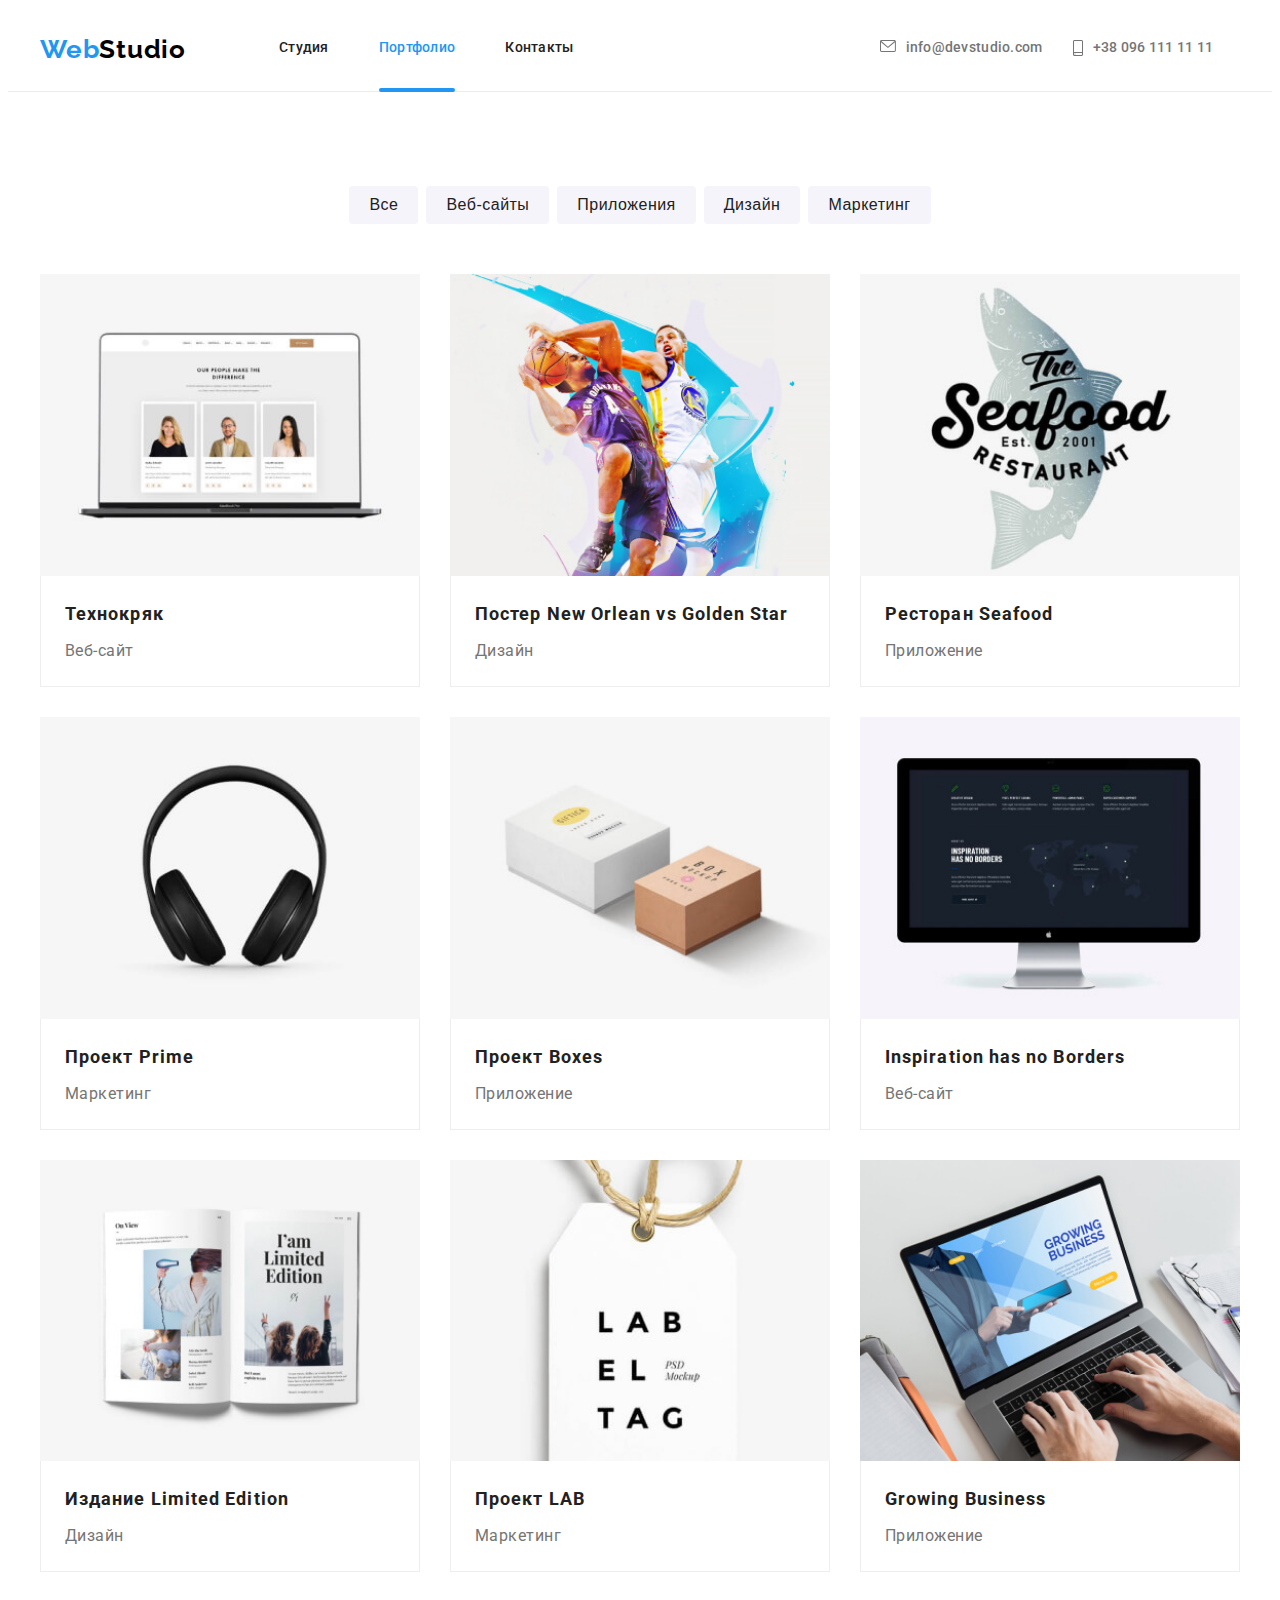
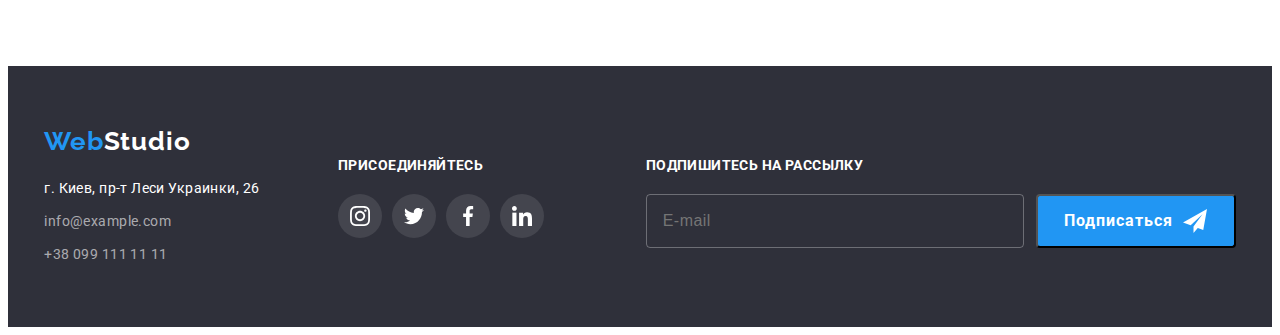
==== commit 581f4d17: "portfolio" ====
--- a/portfolio.html
+++ b/portfolio.html
@@ -91,7 +91,12 @@
                         <li class="work__item">
                             <a href="" class="work__link">
                                 <div class="kard">
-                                    <img class="kard__image" src="./images/portfolio/img1.jpg" alt="ноутбук" width="370">
+                                    <picture>
+                                        <source srcset="./images/portfolio/portfolio1-370.jpg 1x, ./images/portfolio/portfolio1-740.jpg 2x" media="(min-width:1200px)" />
+                                        <source srcset="./images/portfolio/portfolio1-354.jpg 1x, ./images/portfolio/portfolio1-708.jpg 2x" media="(min-width:768px)" />
+                                        <source srcset="./images/portfolio/portfolio1-450.jpg 1x, ./images/portfolio/portfolio1-900.jpg 2x" media="(min-width:320px)" />
+                                        <img src="./images/portfolio/portfolio1-450.jpg" alt="Мужчина в рубашке, очках и с бородой" width="270" class="team__image" />
+                                    </picture>
                                     <p class="kard__text">Ресурс предлагает комплексные предложения с разным уровнем функционала и сервисов. Все это позволит посетителю получить исчерпывающие сведения о компании или частном лице.</p>
                                 </div>
                                 <div class="work__box">
@@ -103,7 +108,16 @@
                         <li class="work__item">
                             <a href="" class="work__link">
                                 <div class="kard">
-                                    <img class="kard__image" src="./images/portfolio/img2.jpg" alt="два баскетболиста" width="370">
+                                    <picture>
+                                        <source srcset="./images/portfolio/portfolio2-370.jpg 1x, ./images/portfolio/portfolio2-740.jpg 2x"
+                                            media="(min-width:1200px)" />
+                                        <source srcset="./images/portfolio/portfolio2-354.jpg 1x, ./images/portfolio/portfolio2-708.jpg 2x"
+                                            media="(min-width:768px)" />
+                                        <source srcset="./images/portfolio/portfolio2-450.jpg 1x, ./images/portfolio/portfolio2-900.jpg 2x"
+                                            media="(min-width:320px)" />
+                                        <img class="kard__image" src="./images/portfolio/portfolio2-450.jpg" alt="два баскетболиста" width="370">
+                                    </picture>
+                                    
                                     <p class="kard__text">Ресурс предлагает комплексные предложения с разным уровнем функционала и сервисов. Все это позволит посетителю получить исчерпывающие сведения о компании или частном лице.</p>
                                 </div>
                                 <div class="work__box">
@@ -115,7 +129,16 @@
                         <li class="work__item">
                             <a href="" class="work__link">
                                 <div class="kard">
-                                    <img class="kard__image" src="./images/portfolio/img3.jpg" alt="эмблема с изображением рыбы" width="370">
+                                    <picture>
+                                        <source srcset="./images/portfolio/portfolio3-370.jpg 1x, ./images/portfolio/portfolio3-740.jpg 2x"
+                                            media="(min-width:1200px)" />
+                                        <source srcset="./images/portfolio/portfolio3-354.jpg 1x, ./images/portfolio/portfolio3-708.jpg 2x"
+                                            media="(min-width:768px)" />
+                                        <source srcset="./images/portfolio/portfolio3-450.jpg 1x, ./images/portfolio/portfolio3-900.jpg 2x"
+                                            media="(min-width:320px)" />
+                                        <img class="kard__image" src="./images/portfolio/portfolio3-450.jpg" alt="эмблема с изображением рыбы" width="370">
+                                    </picture>
+                                    
                                     <p class="kard__text">Ресурс предлагает комплексные предложения с разным уровнем функционала и сервисов. Все это позволит посетителю получить исчерпывающие сведения о компании или частном лице.</p>
                                 </div>
                                 <div class="work__box">
@@ -127,7 +150,16 @@
                         <li class="work__item">
                             <a href="" class="work__link">
                                 <div class="kard">
-                                    <img class="kard__image" src="./images/portfolio/img4.jpg" alt="беспроводные наушники" width="370">
+                                    <picture>
+                                        <source srcset="./images/portfolio/portfolio4-370.jpg 1x, ./images/portfolio/portfolio4-740.jpg 2x"
+                                            media="(min-width:1200px)" />
+                                        <source srcset="./images/portfolio/portfolio4-354.jpg 1x, ./images/portfolio/portfolio4-708.jpg 2x"
+                                            media="(min-width:768px)" />
+                                        <source srcset="./images/portfolio/portfolio4-450.jpg 1x, ./images/portfolio/portfolio4-900.jpg 2x"
+                                            media="(min-width:320px)" />
+                                        <img class="kard__image" src="./images/portfolio/portfolio4-450.jpg" alt="беспроводные наушники" width="370">
+                                    </picture>
+                                    
                                     <p class="kard__text">Ресурс предлагает комплексные предложения с разным уровнем функционала и сервисов. Все это позволит посетителю получить исчерпывающие сведения о компании или частном лице.</p>
                                 </div>
                                 <div class="work__box">
@@ -139,7 +171,16 @@
                         <li class="work__item">
                             <a href="" class="work__link">
                                 <div class="kard">
-                                    <img class="kard__image" src="./images/portfolio/img5.jpg" alt="две коробки разных размеров" width="370">
+                                    <picture>
+                                        <source srcset="./images/portfolio/portfolio5-370.jpg 1x, ./images/portfolio/portfolio5-740.jpg 2x"
+                                            media="(min-width:1200px)" />
+                                        <source srcset="./images/portfolio/portfolio5-354.jpg 1x, ./images/portfolio/portfolio5-708.jpg 2x"
+                                            media="(min-width:768px)" />
+                                        <source srcset="./images/portfolio/portfolio5-450.jpg 1x, ./images/portfolio/portfolio5-900.jpg 2x"
+                                            media="(min-width:320px)" />
+                                        <img class="kard__image" src="./images/portfolio/portfolio5-450.jpg" alt="две коробки разных размеров" width="370">
+                                    </picture>
+
                                     <p class="kard__text">Ресурс предлагает комплексные предложения с разным уровнем функционала и сервисов. Все это позволит посетителю получить исчерпывающие сведения о компании или частном лице.</p>
                                 </div>
                                 <div class="work__box">
@@ -151,7 +192,16 @@
                         <li class="work__item">
                             <a href="" class="work__link">
                                 <div class="kard">
-                                    <img class="kard__image" src="./images/portfolio/img6.jpg" alt="монитор компьютера" width="370">
+                                    <picture>
+                                        <source srcset="./images/portfolio/portfolio6-370.jpg 1x, ./images/portfolio/portfolio6-740.jpg 2x"
+                                            media="(min-width:1200px)" />
+                                        <source srcset="./images/portfolio/portfolio6-354.jpg 1x, ./images/portfolio/portfolio6-708.jpg 2x"
+                                            media="(min-width:768px)" />
+                                        <source srcset="./images/portfolio/portfolio6-450.jpg 1x, ./images/portfolio/portfolio6-900.jpg 2x"
+                                            media="(min-width:320px)" />
+                                        <img class="kard__image" src="./images/portfolio/portfolio6-450.jpg" alt="монитор компьютера" width="370">
+                                    </picture>
+                                    
                                     <p class="kard__text">Ресурс предлагает комплексные предложения с разным уровнем функционала и сервисов. Все это позволит посетителю получить исчерпывающие сведения о компании или частном лице.</p>
                                 </div>
                                 <div class="work__box">
@@ -163,7 +213,16 @@
                         <li class="work__item">
                             <a href="" class="work__link">
                                 <div class="kard">
-                                    <img class="kard__image" src="./images/portfolio/img7.jpg" alt="раскрытая книга" width="370">
+                                    <picture>
+                                        <source srcset="./images/portfolio/portfolio7-370.jpg 1x, ./images/portfolio/portfolio7-740.jpg 2x"
+                                            media="(min-width:1200px)" />
+                                        <source srcset="./images/portfolio/portfolio7-354.jpg 1x, ./images/portfolio/portfolio7-708.jpg 2x"
+                                            media="(min-width:768px)" />
+                                        <source srcset="./images/portfolio/portfolio7-450.jpg 1x, ./images/portfolio/portfolio7-900.jpg 2x"
+                                            media="(min-width:320px)" />
+                                        <img class="kard__image" src="./images/portfolio/portfolio7-450.jpg" alt="раскрытая книга" width="370">
+                                    </picture>
+                                    
                                     <p class="kard__text">Ресурс предлагает комплексные предложения с разным уровнем функционала и сервисов. Все это позволит посетителю получить исчерпывающие сведения о компании или частном лице.</p>
                                 </div>
                                 <div class="work__box">
@@ -175,7 +234,16 @@
                         <li class="work__item">
                             <a href="" class="work__link">
                                 <div class="kard">
-                                    <img class="kard__image" src="./images/portfolio/img8.jpg" alt="эмблема" width="370">
+                                    <picture>
+                                        <source srcset="./images/portfolio/portfolio8-370.jpg 1x, ./images/portfolio/portfolio8-740.jpg 2x"
+                                            media="(min-width:1200px)" />
+                                        <source srcset="./images/portfolio/portfolio8-354.jpg 1x, ./images/portfolio/portfolio8-708.jpg 2x"
+                                            media="(min-width:768px)" />
+                                        <source srcset="./images/portfolio/portfolio8-450.jpg 1x, ./images/portfolio/portfolio8-900.jpg 2x"
+                                            media="(min-width:320px)" />
+                                        <img class="kard__image" src="./images/portfolio/portfolio8-450.jpg" alt="эмблема" width="370">
+                                    </picture>
+                                    
                                     <p class="kard__text">Ресурс предлагает комплексные предложения с разным уровнем функционала и сервисов. Все это позволит посетителю получить исчерпывающие сведения о компании или частном лице.</p>
                                 </div>
                                 <div class="work__box">
@@ -187,7 +255,16 @@
                         <li class="work__item">
                             <a href="" class="work__link">
                                 <div class="kard">
-                                    <img class="kard__image" src="./images/portfolio/img9.jpg" alt="руки на клавиатуре ноутбука" width="370">
+                                    <picture>
+                                        <source srcset="./images/portfolio/portfolio9-370.jpg 1x, ./images/portfolio/portfolio9-740.jpg 2x"
+                                            media="(min-width:1200px)" />
+                                        <source srcset="./images/portfolio/portfolio9-354.jpg 1x, ./images/portfolio/portfolio9-708.jpg 2x"
+                                            media="(min-width:768px)" />
+                                        <source srcset="./images/portfolio/portfolio9-450.jpg 1x, ./images/portfolio/portfolio9-900.jpg 2x"
+                                            media="(min-width:320px)" />
+                                        <img class="kard__image" src="./images/portfolio/portfolio9-450.jpg" alt="руки на клавиатуре ноутбука" width="370">
+                                    </picture>
+                                    
                                     <p class="kard__text">Ресурс предлагает комплексные предложения с разным уровнем функционала и сервисов. Все это позволит посетителю получить исчерпывающие сведения о компании или частном лице.</p>
                                 </div>
                                 <div class="work__box">
--- a/css/main.min.css
+++ b/css/main.min.css
@@ -1 +1 @@
-@import"https://fonts.googleapis.com/css2?family=Raleway:wght@700&family=Roboto:wght@400;500;700;900&display=swap";img{display:block;max-width:100%;height:auto}h1,h2,h3{margin:0}p{margin:0}ul{list-style:none;margin:0;padding:0}a{text-decoration:none;color:inherit}.button{display:flex;justify-content:center;align-items:center;text-align:center;min-width:200px;min-height:50px;padding:10px 10px;background-color:#2196f3;color:#fff;border-radius:4px;cursor:pointer;margin-left:auto;margin-right:auto;font-family:inherit;font-size:16px;font-weight:700;line-height:1.87;letter-spacing:.06em}.section{padding-top:60px;padding-bottom:60px}@media screen and (min-width: 1200px){.section{padding-top:94px;padding-bottom:94px}}.container{max-width:1200px;padding:0 15px;margin:0 auto}@media screen and (min-width: 480px){.container{max-width:480px}}@media screen and (min-width: 768px){.container{max-width:768px}}@media screen and (min-width: 1200px){.container{max-width:1200px}}.address__link:hover,.contact__link:hover,.menu__link:hover,.address__link:focus,.contact__link:focus,.menu__link:focus{color:#2196f3}.client__link,.social__link,.feature__box,.agreement__box,.agreement__label,.modal__button{display:flex;justify-content:center;align-items:center}.header{border-bottom:1px solid #ececec;position:relative}.header__container{display:flex}@media screen and (max-width: 767px){.header__container{justify-content:space-between}}@media screen and (max-width: 767px){.header__container{position:relative}}.header__wrapper{display:flex;z-index:50}@media screen and (min-width: 1200px){.header__wrapper{justify-content:space-between}}@media screen and (max-width: 767px){.header__wrapper{display:none;width:100%;background-color:#fff;padding:48px 40px}}.header__wrapper.is-open{display:flex;flex-direction:column;position:fixed;top:0;left:0;height:100vh;width:100vw;justify-content:space-between}.logo{display:inline-block;padding:15px 0;color:#000;font-family:"Raleway",sans-serif;font-size:24px;font-weight:700;line-height:1.16;letter-spacing:.03em}.logo__part{color:#2196f3}@media screen and (min-width: 768px){.logo{padding:26px 0}}@media screen and (min-width: 1200px){.logo{font-size:26px;font-weight:700;line-height:1.19;letter-spacing:.03em}}@media screen and (max-width: 767px){.menu{margin-bottom:302px}}@media screen and (min-width: 768px){.menu{margin-left:88px}}@media screen and (min-width: 1200px){.menu{margin-left:93px}}@media screen and (min-width: 768px){.menu__list{margin-right:120px}}@media screen and (min-width: 1200px){.menu__list{margin-right:306px}}@media screen and (max-width: 767px){.menu__list{flex-direction:column;justify-content:space-between}}@media screen and (min-width: 768px){.menu__list{display:flex}}@media screen and (max-width: 767px){.menu__item:not(:last-child){margin-bottom:32px}}@media screen and (min-width: 768px){.menu__item:not(:last-child){margin-right:30px}}@media screen and (min-width: 1200px){.menu__item:not(:last-child){margin-right:50px}}.menu__link{color:#212121;font-size:40px;font-weight:500;line-height:1.17;letter-spacing:.02em;padding:0;display:inline-block;transition:color 250ms cubic-bezier(0.4, 0, 0.2, 1);z-index:40}@media screen and (min-width: 768px){.menu__link{font-size:14px;font-weight:500;line-height:1.1;letter-spacing:.02em;margin-top:32px;margin-bottom:32px}}.menu__link.current{color:#2196f3}@media screen and (min-width: 768px){.menu__link.current{position:relative}}@media screen and (min-width: 768px){.menu__link.current::after{content:"";position:absolute;width:100%;height:4px;bottom:-33px;left:0;background-color:#2196f3;border-radius:4px}}@media screen and (min-width: 1200px){.menu__link.current::after{content:"";position:absolute;width:100%;height:4px;bottom:-37px;left:0;background-color:#2196f3;border-radius:4px}}.menu__button{display:flex;margin:0px;padding:0px;border:none;background-color:rgba(0,0,0,0)}.menu__button.is-open{position:fixed;top:0;right:0}@media screen and (min-width: 768px){.menu__button{display:none}}.contact{display:flex}@media screen and (max-width: 767px){.contact{flex-direction:column-reverse}}@media screen and (min-width: 1200px){.contact{flex-direction:row}}@media screen and (min-width: 768px)and (max-width: 1199px){.contact{flex-wrap:wrap;flex-basis:50%;align-content:center}}@media screen and (min-width: 768px)and (max-width: 1199px){.contact__item:nth-child(1){margin-bottom:10px}}@media screen and (min-width: 1200px){.contact__item:first-child{margin-right:30px}}@media screen and (max-width: 767px){.contact__item:not(:first-child){margin-bottom:32px}}.contact__link{color:#757575;font-size:24px;font-weight:500;line-height:1.16;letter-spacing:.02em;transition:color 250ms cubic-bezier(0.4, 0, 0.2, 1)}@media screen and (min-width: 1200px){.contact__link{padding:32px 0}}@media screen and (min-width: 768px){.contact__link{display:flex}}@media screen and (min-width: 768px){.contact__link{font-size:12px;font-weight:500;line-height:1.16;letter-spacing:.02em}}@media screen and (min-width: 1200px){.contact__link{font-size:14px;font-weight:500;line-height:1.14;letter-spacing:.02em}}@media screen and (max-width: 767px){.contact__link--color{font-size:34px;font-weight:500;line-height:1.17;letter-spacing:.02em;color:#2196f3}}.contact__icon{fill:currentColor}@media screen and (min-width: 768px){.contact__icon{margin-right:8px}}@media screen and (min-width: 1200px){.contact__icon{margin-right:10px}}.header-social__list{display:flex;flex-wrap:wrap;justify-content:left;margin-top:64px}@media screen and (min-width: 768px){.header-social__list{display:none}}.header-social__item{color:#2196f3;font-size:18px;font-weight:500;line-height:1.2;letter-spacing:.02em}.header-social__item:not(:last-child){border-right:1px solid rgba(33,33,33,.2);padding-right:10px}.header-social__item:not(:first-child){padding-left:10px}.menu__button{padding-top:10px;padding-bottom:10px;z-index:51}.menu__button:focus{fill:#2196f3}.menu__button.is-open{position:fixed;top:0;right:3%}.menu__button .icon-mobile-close{display:none}.menu__button.is-open .icon-mobile-close{display:block}.menu__button.is-open .icon-mobile-open{display:none}.header__wrapper.is-open .contact__icon{display:none}.hero{max-width:1600px;margin:0 auto;background-image:linear-gradient(rgba(47, 48, 58, 0.4), rgba(47, 48, 58, 0.4)),url(../images/hero.jpg);background-repeat:no-repeat;background-position:center;background-size:cover;padding-top:118px;padding-bottom:118px}@media screen and (min-width: 1200px){.hero{padding-top:200px;padding-bottom:200px}}.hero__container{text-align:center}.hero__title{color:#fff;text-transform:uppercase;font-size:26px;font-weight:900;line-height:1.61;letter-spacing:.06em;margin-bottom:30px}@media screen and (min-width: 1200px){.hero__title{font-size:44px;font-weight:900;line-height:1.36;letter-spacing:.06em}}.hero__button{transition:background-color 250ms cubic-bezier(0.4, 0, 0.2, 1),color 250ms cubic-bezier(0.4, 0, 0.2, 1);padding:0}.hero__button:hover,.hero__button:focus{background-color:#fff;color:#2196f3}.backdrop{position:fixed;top:0;right:0;width:100%;height:100%;background-color:rgba(0,0,0,.2);opacity:1;transition:opacity 250ms cubic-bezier(0.4, 0, 0.2, 1),visibility 250ms cubic-bezier(0.4, 0, 0.2, 1);z-index:55}.backdrop.is-hidden{visibility:hidden;opacity:0;pointer-events:none}.backdrop.is-hidden.modal{transform:translate(0)}.modal{position:absolute;top:50%;left:50%;transform:translate(-50%, -50%);padding:40px;max-width:450px;width:100%;max-height:609px;height:100%;background-color:#fff;border-radius:4px;transition:transform 250ms cubic-bezier(0.4, 0, 0.2, 1)}@media screen and (min-width: 1200px){.modal{max-width:528px;width:100%}}.modal__title{font-size:20px;font-weight:700;line-height:1.15;letter-spacing:.03em;text-align:center;margin-bottom:12px}.modal__button{cursor:pointer;position:absolute;top:8px;right:8px;width:30px;height:30px;margin:0;border:1px solid rgba(0,0,0,.1);border-radius:50%;background-color:inherit}.modal__button:hover .modal__icon,.modal__button:focus .modal__icon{fill:#2196f3}.modal__icon{transition:fill 250ms cubic-bezier(0.4, 0, 0.2, 1)}.form__item{position:relative;display:flex;flex-direction:column}.form__item:not(:last-child){margin-bottom:10px}.form__label{text-align:left;margin-bottom:4px;font-size:12px;font-weight:400;line-height:1.16;letter-spacing:.01em;color:#757575}.form__input{cursor:pointer;border:1px solid rgba(33,33,33,.2);border-radius:4px;outline:rgba(0,0,0,0);padding:10px 42px;transition:border 250ms cubic-bezier(0.4, 0, 0.2, 1)}.form__input:hover,.form__input:focus{border:1px solid #2196f3}.form__input--comment{height:120px;padding:12px 16px;font-size:12px;font-weight:400;line-height:1.16;letter-spacing:.01em;resize:none}.form__input:hover~.form__icon,.form__input:focus~.form__icon{fill:#2196f3}.form__icon{position:absolute;top:50%;left:12px;transition:fill 250ms cubic-bezier(0.4, 0, 0.2, 1)}.agreement{margin-bottom:30px;margin-top:20px}.agreement__label{font-size:12px;font-weight:400;line-height:1.16;letter-spacing:.03em;color:#757575}@media screen and (min-width: 1200px){.agreement__label{font-size:14px;font-weight:400;line-height:1.71;letter-spacing:.03em}}.agreement__input{-webkit-appearance:none;-moz-appearance:none;appearance:none}.agreement__box{border:2px solid #000;border-radius:2px;width:16px;height:15px;margin-right:7px}.agreement__input:checked+.agreement__box{background-color:#2196f3;border-color:#2196f3}.agreement__link{color:#2196f3;text-decoration:underline}.form__button{width:200px;height:50px;padding:0;margin-bottom:19px;box-shadow:0px 4px 4px rgba(0,0,0,.15)}.feature__list{margin:0}@media screen and (min-width: 768px)and (max-width: 1199px){.feature__list{display:flex;flex-wrap:wrap;margin:-15px}}@media screen and (min-width: 1200px){.feature__list{display:flex}}.feature__item{width:100%}@media screen and (max-width: 767px){.feature__item:not(:last-child){margin-bottom:30px}}@media screen and (min-width: 768px)and (max-width: 1199px){.feature__item:nth-child(-n+2){margin-bottom:30px}}@media screen and (min-width: 768px){.feature__item{width:calc((100% - 60px)/2);margin:0 15px}}@media screen and (min-width: 1200px){.feature__item{margin:0;width:100%}}@media screen and (min-width: 1200px){.feature__item:not(:last-child){margin-right:30px}}.feature__box{height:120px;background-color:#f5f4fa;border-radius:4px}.feature__subtitle{font-size:14px;font-weight:700;line-height:1.14;letter-spacing:.03em;text-transform:uppercase;margin-top:30px;margin-bottom:10px}.feature__text{color:#757575;font-size:14px;font-weight:400;line-height:1.71;letter-spacing:.03em;margin:0;padding:0}.action{padding-top:0}@media screen and (max-width: 1199px){.action{display:none}}.action__title{font-size:36px;font-weight:700;line-height:1.16;letter-spacing:.03em;text-align:center;margin-top:0;margin-bottom:50px}.action__list{display:flex;flex-wrap:wrap;padding-left:0;margin:0}.action__item{width:calc((100% - 60px)/3);position:relative}.action__item:not(:last-child){margin-right:30px}.action__image{display:flex}.action__label{position:absolute;bottom:0;left:0;margin:0;width:100%;padding:27px 0;text-align:center;background-color:rgba(47,48,58,.8);color:#fff;font-size:14px;font-weight:700;line-height:1.14;letter-spacing:.03em;text-transform:uppercase}.team{background-color:#f5f4fa}.team__title{font-size:28px;font-weight:700;line-height:1.17;letter-spacing:.03em;text-align:center;margin-top:0;margin-bottom:30px}@media screen and (min-width: 1200px){.team__title{font-size:36px;font-weight:700;line-height:1.2;letter-spacing:.03em;margin-bottom:50px}}@media screen and (min-width: 768px)and (max-width: 1199px){.team__list{display:flex;flex-wrap:wrap;margin:0 -15px}}@media screen and (min-width: 1200px){.team__list{display:flex}}.team__item{background-color:#fff;border-radius:0 0 4px 4px;padding-bottom:24px;box-shadow:0 2px 1px rgba(0,0,0,.2),0 1px 1px rgba(0,0,0,.14),0 1px 3px rgba(0,0,0,.12)}@media screen and (max-width: 767px){.team__item:not(:last-child){margin-bottom:30px}}@media screen and (min-width: 768px)and (max-width: 1199px){.team__item:nth-child(-n+2){margin-bottom:30px}}@media screen and (min-width: 768px){.team__item{width:calc((100% - 60px)/2);margin:0 15px}}@media screen and (min-width: 1200px){.team__item{margin:0;width:100%}}@media screen and (min-width: 1200px){.team__item:not(:last-child){margin-right:30px}}.team__box{text-align:center;padding-top:30px}.team__subtitle{font-size:16px;font-weight:500;line-height:1.18;letter-spacing:.03em;margin-bottom:10px}.team__text{color:#757575;font-size:16px;font-weight:400;line-height:1.18;letter-spacing:.03em;margin-bottom:16px}.social{display:flex;justify-content:center}.social__item:not(:last-child){margin-right:10px}.social__link{border-radius:50%;width:44px;height:44px;transition:background-color 250ms cubic-bezier(0.4, 0, 0.2, 1)}.social__link:hover,.social__link:focus{background-color:#2196f3}.social__link:hover .social__icon,.social__link:focus .social__icon{fill:#fff}.social__icon{fill:#afb1b8;transition:fill 250ms cubic-bezier(0.4, 0, 0.2, 1)}.client__title{font-size:28px;font-weight:700;line-height:1.17;letter-spacing:.03em;margin-bottom:30px;text-align:center}@media screen and (min-width: 1200px){.client__title{margin-bottom:50px;font-size:36px;font-weight:700;line-height:1.16;letter-spacing:.03em}}@media screen and (max-width: 1199px){.client__list{display:flex;flex-wrap:wrap;margin:0 -15px}}@media screen and (min-width: 1200px){.client__list{display:flex;justify-content:space-between}}@media screen and (max-width: 767px){.client__item:nth-child(-n+4){margin-bottom:30px}}@media screen and (min-width: 768px)and (max-width: 1199px){.client__item:nth-child(-n+3){margin-bottom:30px}}@media screen and (max-width: 767px){.client__item{width:calc((100% - 60px)/2);margin:0 15px}}@media screen and (min-width: 768px){.client__item{width:calc((100% - 90px)/3);margin:0 15px}}@media screen and (min-width: 1200px){.client__item{margin:0;width:100%}}@media screen and (min-width: 1200px){.client__item:not(:last-child){margin-right:30px}}.client__link{height:92px;border:1px solid #afb1b8;border-radius:4px;transition:border-color 250ms cubic-bezier(0.4, 0, 0.2, 1)}.client__link:hover,.client__link:focus{border-color:#2196f3}.client__link:hover .client__icon,.client__link:focus .client__icon{fill:#2196f3}.client__icon{fill:#afb1b8;transition:fill 250ms cubic-bezier(0.4, 0, 0.2, 1)}.footer{background-color:#2f303a}.footer__container{padding:60px 15px}@media screen and (min-width: 768px){.footer__container{display:flex;flex-wrap:wrap;flex-basis:calc((100% - 10px)/2);justify-content:space-around}}@media screen and (max-width: 1199px){.footer__container{text-align:center}}@media screen and (max-width: 1199px){.footer__holder{margin-bottom:60px}}@media screen and (min-width: 1200px){.footer__holder{margin-right:70px}}.footer__logo{padding:0;color:#fff;font-size:24px;font-weight:700;line-height:1.16;letter-spacing:.03em;margin-bottom:20px}@media screen and (min-width: 1200px){.footer__logo{font-size:26px;font-weight:700;line-height:1.19;letter-spacing:.03em}}.address__item:not(:last-child){margin-bottom:8px}@media screen and (min-width: 1200px){.address__item:not(:last-child){margin-bottom:9px}}.address__link{font-style:normal;color:rgba(255,255,255,.6);font-size:14px;font-weight:400;line-height:1.71;letter-spacing:.03em;transition:color 250ms cubic-bezier(0.4, 0, 0.2, 1)}.address__link--color{color:#fff}@media screen and (max-width: 767px){.footer__box{margin-bottom:60px}}@media screen and (min-width: 768px){.footer__box{margin-top:25px}}@media screen and (min-width: 1200px){.footer__box{margin-top:32px;margin-right:93px}}.footer__title{color:#fff;font-size:14px;font-weight:700;line-height:1.14;letter-spacing:.03em;text-transform:uppercase;text-decoration:none;margin-bottom:20px;margin-top:0}.social__link--background-color{background-color:rgba(255,255,255,.1);transition:background-color 250ms cubic-bezier(0.4, 0, 0.2, 1)}.social__icon--fill{fill:#fff}@media screen and (min-width: 1200px){.subscription{margin-top:32px}}.subscription__wrapper{display:flex;flex-wrap:wrap}.subscription__input{padding-left:16px;width:100%;height:50px;border:1px solid rgba(255,255,255,.3);border-radius:4px;background:inherit;color:#fff;font-size:16px;font-weight:400;line-height:1.25;letter-spacing:.03em}@media screen and (max-width: 1199px){.subscription__input{margin-bottom:20px}}@media screen and (min-width: 1200px){.subscription__input{margin-right:12px;width:358px}}.subscription__icon{margin-left:10px}.visually-hidden{position:absolute;width:1px;height:1px;margin:-1px;border:0;padding:0;white-space:nowrap;-webkit-clip-path:inset(100%);clip-path:inset(100%);clip:rect(0 0 0 0);overflow:hidden}.filter{display:flex;justify-content:center;margin-bottom:40px;margin-top:0;padding-left:0}@media screen and (max-width: 767px){.filter{flex-wrap:wrap;justify-content:left}}@media screen and (min-width: 768px){.filter{margin-bottom:30px}}@media screen and (min-width: 1200px){.filter{margin-bottom:50px}}@media screen and (max-width: 767px){.filter__item:nth-child(-n+3){margin-bottom:15px}}.filter__item:not(:last-child){margin-right:8px}.filter__link{background-color:#f5f4fa;color:#212121;border:0;cursor:pointer;font-size:16px;font-weight:500;line-height:1.62;letter-spacing:.03em;border-radius:4px;padding:6px 20px;transition:background-color 250ms cubic-bezier(0.4, 0, 0.2, 1),color 250ms cubic-bezier(0.4, 0, 0.2, 1),box-shadow 250ms cubic-bezier(0.4, 0, 0.2, 1)}.filter__link:hover,.filter__link:focus{box-shadow:0 3px 1px rgba(0,0,0,.1),0 1px 2px rgba(0,0,0,.08),0 2px 2px rgba(0,0,0,.12);background-color:#2196f3;color:#fff;border:0}.work{display:flex;flex-direction:column;gap:30px}@media screen and (min-width: 768px){.work{flex-direction:row;flex-wrap:wrap}}.work__item{width:100%}@media screen and (min-width: 768px){.work__item{width:calc((100% - 30px)/2)}}@media screen and (min-width: 1200px){.work__item{width:calc((100% - 60px)/3)}}.work__link{display:block;transition:box-shadow 250ms cubic-bezier(0.4, 0, 0.2, 1)}.work__link:hover,.work__link:focus{box-shadow:0 1px 1px rgba(0,0,0,.12),0 4px 4px rgba(0,0,0,.06),1px 4px 6px rgba(0,0,0,.16)}.work__link:hover .kard__text,.work__link:focus .kard__text{transform:translateX(0)}.kard{position:relative;overflow:hidden}.kard__image{display:block}.kard__text{position:absolute;bottom:0;left:0;margin:0;width:100%;height:100%;padding:63px 24px;text-align:left;background-color:rgba(33,149,243,.9);color:#fff;font-size:18px;font-weight:400;line-height:1.55;letter-spacing:.03em;transform:translateY(101%);transition:transform 250ms cubic-bezier(0.4, 0, 0.2, 1)}.work__box{border-right:1px solid #eee;border-bottom:1px solid #eee;border-left:1px solid #eee;padding:20px 24px}.work__subtitle{font-size:18px;font-weight:700;line-height:2;letter-spacing:.06em;margin-bottom:4px}.work__text{color:#757575;font-size:16px;font-weight:400;line-height:1.87;letter-spacing:.03em}body{background-color:var(--background-color);color:#212121;font-family:"Roboto",sans-serif}/*# sourceMappingURL=main.min.css.map */+@import"https://fonts.googleapis.com/css2?family=Raleway:wght@700&family=Roboto:wght@400;500;700;900&display=swap";img{display:block;width:100%;height:auto}h1,h2,h3{margin:0}p{margin:0}ul{list-style:none;margin:0;padding:0}a{text-decoration:none;color:inherit}.button{display:flex;justify-content:center;align-items:center;text-align:center;min-width:200px;min-height:50px;padding:10px 10px;background-color:#2196f3;color:#fff;border-radius:4px;cursor:pointer;margin-left:auto;margin-right:auto;font-family:inherit;font-size:16px;font-weight:700;line-height:1.87;letter-spacing:.06em}.section{padding-top:60px;padding-bottom:60px}@media screen and (min-width: 1200px){.section{padding-top:94px;padding-bottom:94px}}.container{max-width:1200px;padding:0 15px;margin:0 auto}@media screen and (min-width: 480px){.container{max-width:480px}}@media screen and (min-width: 768px){.container{max-width:768px}}@media screen and (min-width: 1200px){.container{max-width:1200px}}.address__link:hover,.contact__link:hover,.menu__link:hover,.address__link:focus,.contact__link:focus,.menu__link:focus{color:#2196f3}.client__link,.social__link,.feature__box,.agreement__box,.agreement__label,.modal__button{display:flex;justify-content:center;align-items:center}.header{border-bottom:1px solid #ececec;position:relative}.header__container{display:flex}@media screen and (max-width: 767px){.header__container{justify-content:space-between}}@media screen and (max-width: 767px){.header__container{position:relative}}.header__wrapper{display:flex;z-index:50}@media screen and (min-width: 1200px){.header__wrapper{justify-content:space-between}}@media screen and (max-width: 767px){.header__wrapper{display:none;width:100%;background-color:#fff;padding:48px 40px}}.header__wrapper.is-open{display:flex;flex-direction:column;position:fixed;top:0;left:0;height:100vh;width:100vw;justify-content:space-between}.logo{display:inline-block;padding:15px 0;color:#000;font-family:"Raleway",sans-serif;font-size:24px;font-weight:700;line-height:1.16;letter-spacing:.03em}.logo__part{color:#2196f3}@media screen and (min-width: 768px){.logo{padding:26px 0}}@media screen and (min-width: 1200px){.logo{font-size:26px;font-weight:700;line-height:1.19;letter-spacing:.03em}}@media screen and (max-width: 767px){.menu{margin-bottom:302px}}@media screen and (min-width: 768px){.menu{margin-left:88px}}@media screen and (min-width: 1200px){.menu{margin-left:93px}}@media screen and (min-width: 768px){.menu__list{margin-right:120px}}@media screen and (min-width: 1200px){.menu__list{margin-right:306px}}@media screen and (max-width: 767px){.menu__list{flex-direction:column;justify-content:space-between}}@media screen and (min-width: 768px){.menu__list{display:flex}}@media screen and (max-width: 767px){.menu__item:not(:last-child){margin-bottom:32px}}@media screen and (min-width: 768px){.menu__item:not(:last-child){margin-right:30px}}@media screen and (min-width: 1200px){.menu__item:not(:last-child){margin-right:50px}}.menu__link{color:#212121;font-size:40px;font-weight:500;line-height:1.17;letter-spacing:.02em;padding:0;display:inline-block;transition:color 250ms cubic-bezier(0.4, 0, 0.2, 1);z-index:40}@media screen and (min-width: 768px){.menu__link{font-size:14px;font-weight:500;line-height:1.1;letter-spacing:.02em;margin-top:32px;margin-bottom:32px}}.menu__link.current{color:#2196f3}@media screen and (min-width: 768px){.menu__link.current{position:relative}}@media screen and (min-width: 768px){.menu__link.current::after{content:"";position:absolute;width:100%;height:4px;bottom:-33px;left:0;background-color:#2196f3;border-radius:4px}}@media screen and (min-width: 1200px){.menu__link.current::after{content:"";position:absolute;width:100%;height:4px;bottom:-37px;left:0;background-color:#2196f3;border-radius:4px}}.menu__button{display:flex;margin:0px;padding:0px;border:none;background-color:rgba(0,0,0,0)}.menu__button.is-open{position:fixed;top:0;right:0}@media screen and (min-width: 768px){.menu__button{display:none}}.contact{display:flex}@media screen and (max-width: 767px){.contact{flex-direction:column-reverse}}@media screen and (min-width: 1200px){.contact{flex-direction:row}}@media screen and (min-width: 768px)and (max-width: 1199px){.contact{flex-wrap:wrap;flex-basis:50%;align-content:center}}@media screen and (min-width: 768px)and (max-width: 1199px){.contact__item:nth-child(1){margin-bottom:10px}}@media screen and (min-width: 1200px){.contact__item:first-child{margin-right:30px}}@media screen and (max-width: 767px){.contact__item:not(:first-child){margin-bottom:32px}}.contact__link{color:#757575;font-size:24px;font-weight:500;line-height:1.16;letter-spacing:.02em;transition:color 250ms cubic-bezier(0.4, 0, 0.2, 1)}@media screen and (min-width: 1200px){.contact__link{padding:32px 0}}@media screen and (min-width: 768px){.contact__link{display:flex}}@media screen and (min-width: 768px){.contact__link{font-size:12px;font-weight:500;line-height:1.16;letter-spacing:.02em}}@media screen and (min-width: 1200px){.contact__link{font-size:14px;font-weight:500;line-height:1.14;letter-spacing:.02em}}@media screen and (max-width: 767px){.contact__link--color{font-size:34px;font-weight:500;line-height:1.17;letter-spacing:.02em;color:#2196f3}}.contact__icon{fill:currentColor}@media screen and (min-width: 768px){.contact__icon{margin-right:8px}}@media screen and (min-width: 1200px){.contact__icon{margin-right:10px}}.header-social__list{display:flex;flex-wrap:wrap;justify-content:left;margin-top:64px}@media screen and (min-width: 768px){.header-social__list{display:none}}.header-social__item{color:#2196f3;font-size:18px;font-weight:500;line-height:1.2;letter-spacing:.02em}.header-social__item:not(:last-child){border-right:1px solid rgba(33,33,33,.2);padding-right:10px}.header-social__item:not(:first-child){padding-left:10px}.menu__button{padding-top:10px;padding-bottom:10px;z-index:51}.menu__button:focus{fill:#2196f3}.menu__button.is-open{position:fixed;top:0;right:3%}.menu__button .icon-mobile-close{display:none}.menu__button.is-open .icon-mobile-close{display:block}.menu__button.is-open .icon-mobile-open{display:none}.header__wrapper.is-open .contact__icon{display:none}.hero{max-width:1600px;margin:0 auto;background-image:linear-gradient(rgba(47, 48, 58, 0.4), rgba(47, 48, 58, 0.4)),url(../images/hero.jpg);background-repeat:no-repeat;background-position:center;background-size:cover;padding-top:118px;padding-bottom:118px}@media screen and (min-width: 1200px){.hero{padding-top:200px;padding-bottom:200px}}.hero__container{text-align:center}.hero__title{color:#fff;text-transform:uppercase;font-size:26px;font-weight:900;line-height:1.61;letter-spacing:.06em;margin-bottom:30px}@media screen and (min-width: 1200px){.hero__title{font-size:44px;font-weight:900;line-height:1.36;letter-spacing:.06em}}.hero__button{transition:background-color 250ms cubic-bezier(0.4, 0, 0.2, 1),color 250ms cubic-bezier(0.4, 0, 0.2, 1);padding:0}.hero__button:hover,.hero__button:focus{background-color:#fff;color:#2196f3}.backdrop{position:fixed;top:0;right:0;width:100%;height:100%;background-color:rgba(0,0,0,.2);opacity:1;transition:opacity 250ms cubic-bezier(0.4, 0, 0.2, 1),visibility 250ms cubic-bezier(0.4, 0, 0.2, 1);z-index:55}.backdrop.is-hidden{visibility:hidden;opacity:0;pointer-events:none}.backdrop.is-hidden.modal{transform:translate(0)}.modal{position:absolute;top:50%;left:50%;transform:translate(-50%, -50%);padding:40px;max-width:450px;width:100%;max-height:609px;height:100%;background-color:#fff;border-radius:4px;transition:transform 250ms cubic-bezier(0.4, 0, 0.2, 1)}@media screen and (min-width: 1200px){.modal{max-width:528px;width:100%}}.modal__title{font-size:20px;font-weight:700;line-height:1.15;letter-spacing:.03em;text-align:center;margin-bottom:12px}.modal__button{cursor:pointer;position:absolute;top:8px;right:8px;width:30px;height:30px;margin:0;border:1px solid rgba(0,0,0,.1);border-radius:50%;background-color:inherit}.modal__button:hover .modal__icon,.modal__button:focus .modal__icon{fill:#2196f3}.modal__icon{transition:fill 250ms cubic-bezier(0.4, 0, 0.2, 1)}.form__item{position:relative;display:flex;flex-direction:column}.form__item:not(:last-child){margin-bottom:10px}.form__label{text-align:left;margin-bottom:4px;font-size:12px;font-weight:400;line-height:1.16;letter-spacing:.01em;color:#757575}.form__input{cursor:pointer;border:1px solid rgba(33,33,33,.2);border-radius:4px;outline:rgba(0,0,0,0);padding:10px 42px;transition:border 250ms cubic-bezier(0.4, 0, 0.2, 1)}.form__input:hover,.form__input:focus{border:1px solid #2196f3}.form__input--comment{height:120px;padding:12px 16px;font-size:12px;font-weight:400;line-height:1.16;letter-spacing:.01em;resize:none}.form__input:hover~.form__icon,.form__input:focus~.form__icon{fill:#2196f3}.form__icon{position:absolute;top:50%;left:12px;transition:fill 250ms cubic-bezier(0.4, 0, 0.2, 1)}.agreement{margin-bottom:30px;margin-top:20px}.agreement__label{font-size:12px;font-weight:400;line-height:1.16;letter-spacing:.03em;color:#757575}@media screen and (min-width: 1200px){.agreement__label{font-size:14px;font-weight:400;line-height:1.71;letter-spacing:.03em}}.agreement__input{-webkit-appearance:none;-moz-appearance:none;appearance:none}.agreement__box{border:2px solid #000;border-radius:2px;width:16px;height:15px;margin-right:7px}.agreement__input:checked+.agreement__box{background-color:#2196f3;border-color:#2196f3}.agreement__link{color:#2196f3;text-decoration:underline}.form__button{width:200px;height:50px;padding:0;margin-bottom:19px;box-shadow:0px 4px 4px rgba(0,0,0,.15)}.feature__list{margin:0}@media screen and (min-width: 768px)and (max-width: 1199px){.feature__list{display:flex;flex-wrap:wrap;margin:-15px}}@media screen and (min-width: 1200px){.feature__list{display:flex}}.feature__item{width:100%}@media screen and (max-width: 767px){.feature__item:not(:last-child){margin-bottom:30px}}@media screen and (min-width: 768px)and (max-width: 1199px){.feature__item:nth-child(-n+2){margin-bottom:30px}}@media screen and (min-width: 768px){.feature__item{width:calc((100% - 60px)/2);margin:0 15px}}@media screen and (min-width: 1200px){.feature__item{margin:0;width:100%}}@media screen and (min-width: 1200px){.feature__item:not(:last-child){margin-right:30px}}.feature__box{height:120px;background-color:#f5f4fa;border-radius:4px}.feature__subtitle{font-size:14px;font-weight:700;line-height:1.14;letter-spacing:.03em;text-transform:uppercase;margin-top:30px;margin-bottom:10px}.feature__text{color:#757575;font-size:14px;font-weight:400;line-height:1.71;letter-spacing:.03em;margin:0;padding:0}.action{padding-top:0}@media screen and (max-width: 1199px){.action{display:none}}.action__title{font-size:36px;font-weight:700;line-height:1.16;letter-spacing:.03em;text-align:center;margin-top:0;margin-bottom:50px}.action__list{display:flex;flex-wrap:wrap;padding-left:0;margin:0}.action__item{width:calc((100% - 60px)/3);position:relative}.action__item:not(:last-child){margin-right:30px}.action__image{display:flex}.action__label{position:absolute;bottom:0;left:0;margin:0;width:100%;padding:27px 0;text-align:center;background-color:rgba(47,48,58,.8);color:#fff;font-size:14px;font-weight:700;line-height:1.14;letter-spacing:.03em;text-transform:uppercase}.team{background-color:#f5f4fa}.team__title{font-size:28px;font-weight:700;line-height:1.17;letter-spacing:.03em;text-align:center;margin-top:0;margin-bottom:30px}@media screen and (min-width: 1200px){.team__title{font-size:36px;font-weight:700;line-height:1.2;letter-spacing:.03em;margin-bottom:50px}}@media screen and (min-width: 768px)and (max-width: 1199px){.team__list{display:flex;flex-wrap:wrap;margin:0 -15px}}@media screen and (min-width: 1200px){.team__list{display:flex}}.team__item{background-color:#fff;border-radius:0 0 4px 4px;padding-bottom:24px;box-shadow:0 2px 1px rgba(0,0,0,.2),0 1px 1px rgba(0,0,0,.14),0 1px 3px rgba(0,0,0,.12)}@media screen and (max-width: 767px){.team__item:not(:last-child){margin-bottom:30px}}@media screen and (min-width: 768px)and (max-width: 1199px){.team__item:nth-child(-n+2){margin-bottom:30px}}@media screen and (min-width: 768px){.team__item{width:calc((100% - 60px)/2);margin:0 15px}}@media screen and (min-width: 1200px){.team__item{margin:0;width:100%}}@media screen and (min-width: 1200px){.team__item:not(:last-child){margin-right:30px}}.team__box{text-align:center;padding-top:30px}.team__subtitle{font-size:16px;font-weight:500;line-height:1.18;letter-spacing:.03em;margin-bottom:10px}.team__text{color:#757575;font-size:16px;font-weight:400;line-height:1.18;letter-spacing:.03em;margin-bottom:16px}.social{display:flex;justify-content:center}.social__item:not(:last-child){margin-right:10px}.social__link{border-radius:50%;width:44px;height:44px;transition:background-color 250ms cubic-bezier(0.4, 0, 0.2, 1)}.social__link:hover,.social__link:focus{background-color:#2196f3}.social__link:hover .social__icon,.social__link:focus .social__icon{fill:#fff}.social__icon{fill:#afb1b8;transition:fill 250ms cubic-bezier(0.4, 0, 0.2, 1)}.client__title{font-size:28px;font-weight:700;line-height:1.17;letter-spacing:.03em;margin-bottom:30px;text-align:center}@media screen and (min-width: 1200px){.client__title{margin-bottom:50px;font-size:36px;font-weight:700;line-height:1.16;letter-spacing:.03em}}@media screen and (max-width: 1199px){.client__list{display:flex;flex-wrap:wrap;margin:0 -15px}}@media screen and (min-width: 1200px){.client__list{display:flex;justify-content:space-between}}@media screen and (max-width: 767px){.client__item:nth-child(-n+4){margin-bottom:30px}}@media screen and (min-width: 768px)and (max-width: 1199px){.client__item:nth-child(-n+3){margin-bottom:30px}}@media screen and (max-width: 767px){.client__item{width:calc((100% - 60px)/2);margin:0 15px}}@media screen and (min-width: 768px){.client__item{width:calc((100% - 90px)/3);margin:0 15px}}@media screen and (min-width: 1200px){.client__item{margin:0;width:100%}}@media screen and (min-width: 1200px){.client__item:not(:last-child){margin-right:30px}}.client__link{height:92px;border:1px solid #afb1b8;border-radius:4px;transition:border-color 250ms cubic-bezier(0.4, 0, 0.2, 1)}.client__link:hover,.client__link:focus{border-color:#2196f3}.client__link:hover .client__icon,.client__link:focus .client__icon{fill:#2196f3}.client__icon{fill:#afb1b8;transition:fill 250ms cubic-bezier(0.4, 0, 0.2, 1)}.footer{background-color:#2f303a}.footer__container{padding:60px 15px}@media screen and (min-width: 768px){.footer__container{display:flex;flex-wrap:wrap;flex-basis:calc((100% - 10px)/2);justify-content:space-around}}@media screen and (max-width: 1199px){.footer__container{text-align:center}}@media screen and (max-width: 1199px){.footer__holder{margin-bottom:60px}}@media screen and (min-width: 1200px){.footer__holder{margin-right:70px}}.footer__logo{padding:0;color:#fff;font-size:24px;font-weight:700;line-height:1.16;letter-spacing:.03em;margin-bottom:20px}@media screen and (min-width: 1200px){.footer__logo{font-size:26px;font-weight:700;line-height:1.19;letter-spacing:.03em}}.address__item:not(:last-child){margin-bottom:8px}@media screen and (min-width: 1200px){.address__item:not(:last-child){margin-bottom:9px}}.address__link{font-style:normal;color:rgba(255,255,255,.6);font-size:14px;font-weight:400;line-height:1.71;letter-spacing:.03em;transition:color 250ms cubic-bezier(0.4, 0, 0.2, 1)}.address__link--color{color:#fff}@media screen and (max-width: 767px){.footer__box{margin-bottom:60px}}@media screen and (min-width: 768px){.footer__box{margin-top:25px}}@media screen and (min-width: 1200px){.footer__box{margin-top:32px;margin-right:93px}}.footer__title{color:#fff;font-size:14px;font-weight:700;line-height:1.14;letter-spacing:.03em;text-transform:uppercase;text-decoration:none;margin-bottom:20px;margin-top:0}.social__link--background-color{background-color:rgba(255,255,255,.1);transition:background-color 250ms cubic-bezier(0.4, 0, 0.2, 1)}.social__icon--fill{fill:#fff}@media screen and (min-width: 1200px){.subscription{margin-top:32px}}.subscription__wrapper{display:flex;flex-wrap:wrap}.subscription__input{padding-left:16px;width:100%;height:50px;border:1px solid rgba(255,255,255,.3);border-radius:4px;background:inherit;color:#fff;font-size:16px;font-weight:400;line-height:1.25;letter-spacing:.03em}@media screen and (max-width: 1199px){.subscription__input{margin-bottom:20px}}@media screen and (min-width: 1200px){.subscription__input{margin-right:12px;width:358px}}.subscription__icon{margin-left:10px}.visually-hidden{position:absolute;width:1px;height:1px;margin:-1px;border:0;padding:0;white-space:nowrap;-webkit-clip-path:inset(100%);clip-path:inset(100%);clip:rect(0 0 0 0);overflow:hidden}.filter{display:flex;justify-content:center;margin-bottom:40px;margin-top:0;padding-left:0}@media screen and (max-width: 767px){.filter{flex-wrap:wrap;justify-content:left}}@media screen and (min-width: 768px){.filter{margin-bottom:30px}}@media screen and (min-width: 1200px){.filter{margin-bottom:50px}}@media screen and (max-width: 767px){.filter__item:nth-child(-n+3){margin-bottom:15px}}.filter__item:not(:last-child){margin-right:8px}.filter__link{background-color:#f5f4fa;color:#212121;border:0;cursor:pointer;font-size:16px;font-weight:500;line-height:1.62;letter-spacing:.03em;border-radius:4px;padding:6px 20px;transition:background-color 250ms cubic-bezier(0.4, 0, 0.2, 1),color 250ms cubic-bezier(0.4, 0, 0.2, 1),box-shadow 250ms cubic-bezier(0.4, 0, 0.2, 1)}.filter__link:hover,.filter__link:focus{box-shadow:0 3px 1px rgba(0,0,0,.1),0 1px 2px rgba(0,0,0,.08),0 2px 2px rgba(0,0,0,.12);background-color:#2196f3;color:#fff;border:0}.work{display:flex;flex-direction:column;gap:30px}@media screen and (min-width: 768px){.work{flex-direction:row;flex-wrap:wrap}}.work__item{width:100%}@media screen and (min-width: 768px){.work__item{width:calc((100% - 30px)/2)}}@media screen and (min-width: 1200px){.work__item{width:calc((100% - 60px)/3)}}.work__link{display:block;transition:box-shadow 250ms cubic-bezier(0.4, 0, 0.2, 1)}.work__link:hover,.work__link:focus{box-shadow:0 1px 1px rgba(0,0,0,.12),0 4px 4px rgba(0,0,0,.06),1px 4px 6px rgba(0,0,0,.16)}.work__link:hover .kard__text,.work__link:focus .kard__text{transform:translateX(0)}.kard{position:relative;overflow:hidden}.kard__image{display:block}.kard__text{position:absolute;bottom:0;left:0;margin:0;width:100%;height:100%;padding:63px 24px;text-align:left;background-color:rgba(33,149,243,.9);color:#fff;font-size:18px;font-weight:400;line-height:1.55;letter-spacing:.03em;transform:translateY(101%);transition:transform 250ms cubic-bezier(0.4, 0, 0.2, 1)}.work__box{border-right:1px solid #eee;border-bottom:1px solid #eee;border-left:1px solid #eee;padding:20px 24px}.work__subtitle{font-size:18px;font-weight:700;line-height:2;letter-spacing:.06em;margin-bottom:4px}.work__text{color:#757575;font-size:16px;font-weight:400;line-height:1.87;letter-spacing:.03em}body{background-color:var(--background-color);color:#212121;font-family:"Roboto",sans-serif}/*# sourceMappingURL=main.min.css.map */